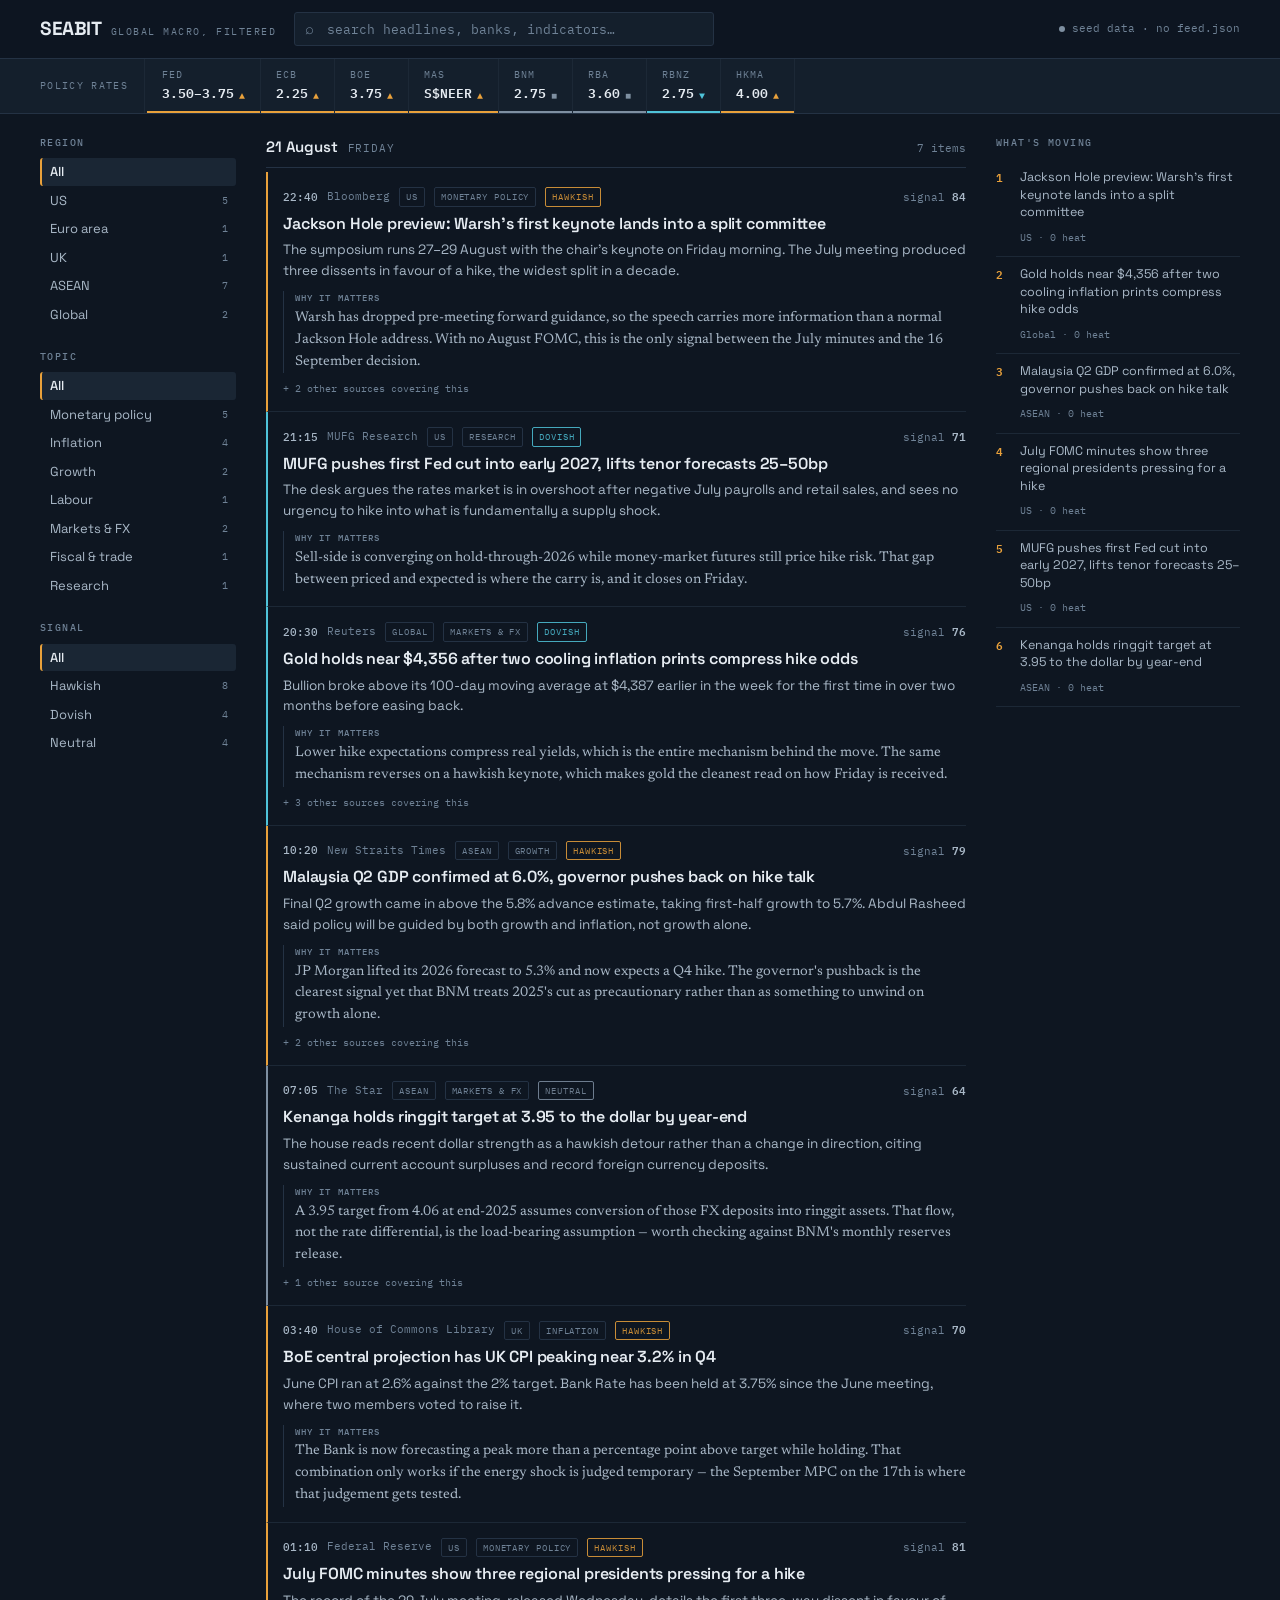
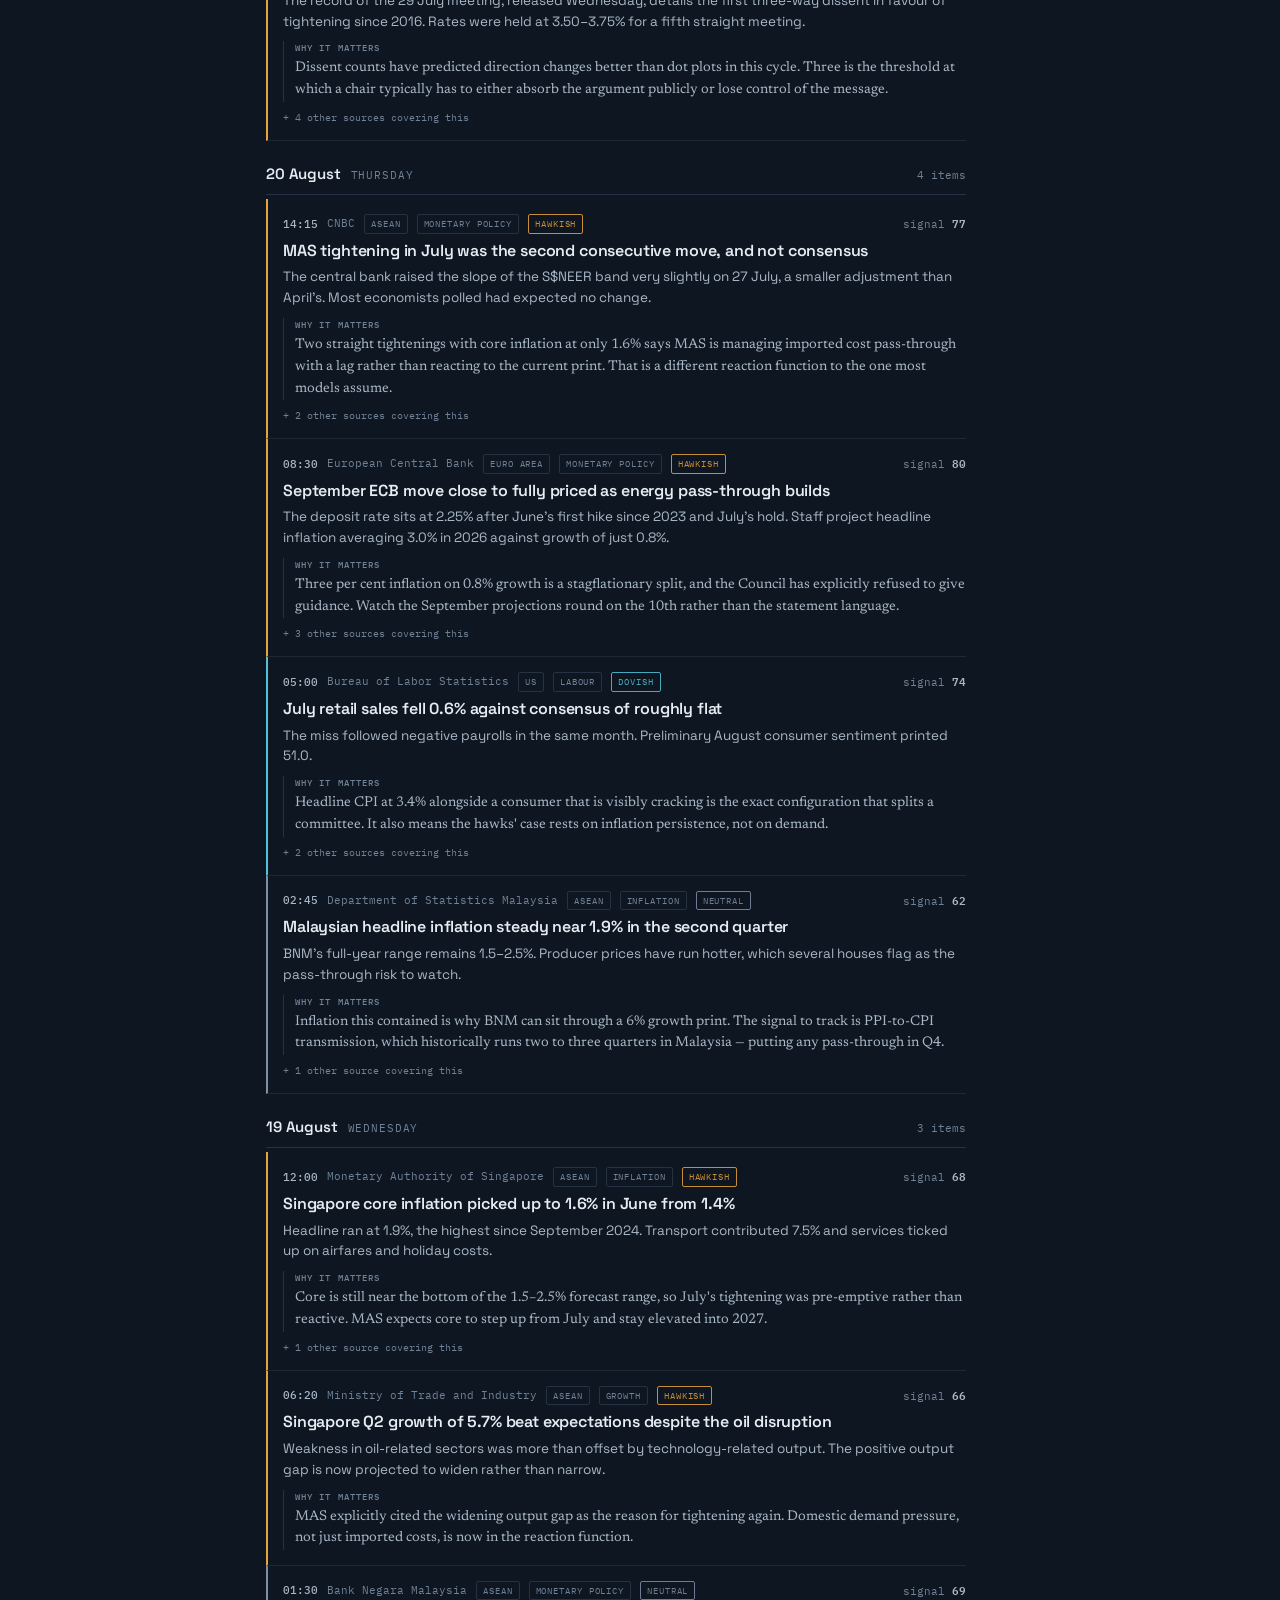
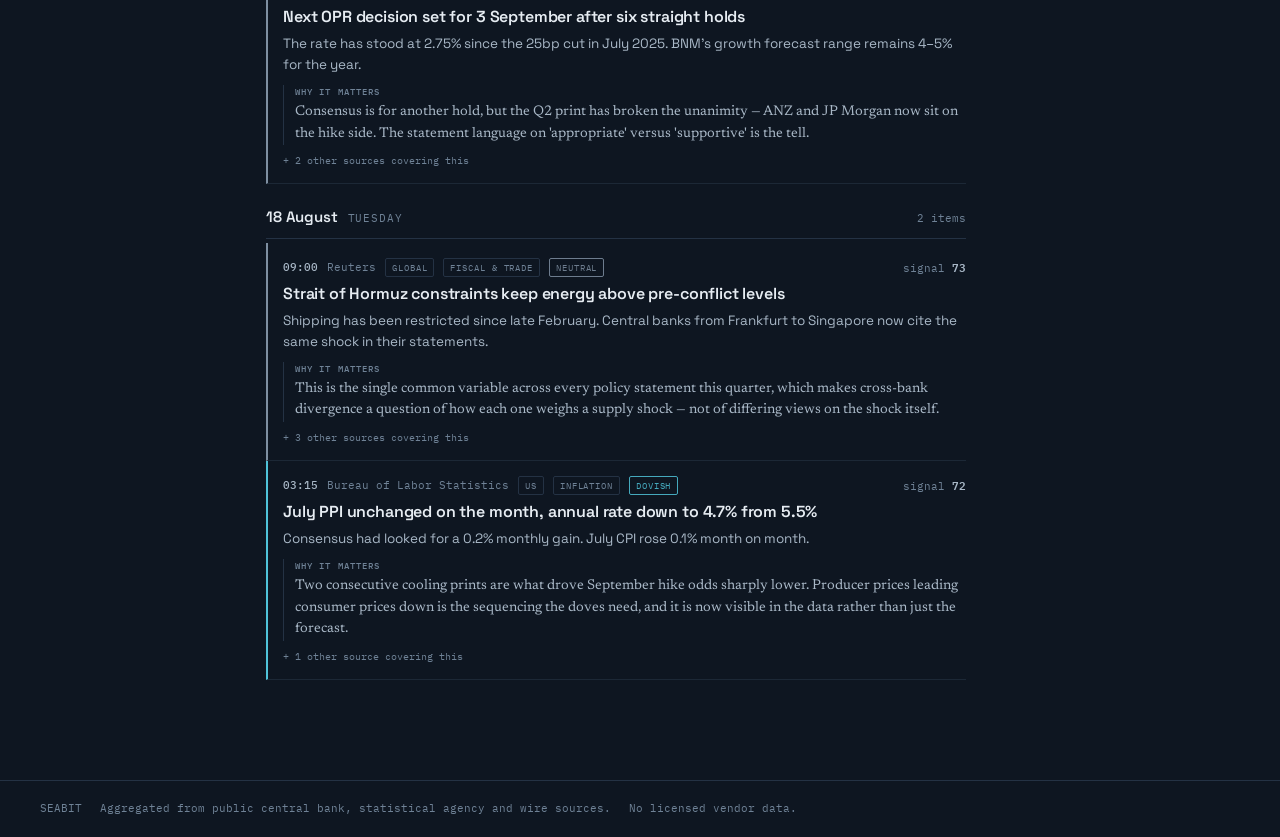
==== index.html @ 26093103 "Add files via upload" ====
<!DOCTYPE html>
<html lang="en">
<head>
<meta charset="utf-8">
<meta name="viewport" content="width=device-width, initial-scale=1, viewport-fit=cover">
<title>SEABIT — global macro, filtered</title>
<meta name="description" content="Every central bank decision, inflation print and policy signal that matters, scored and summarised. Updated continuously.">
<meta name="theme-color" content="#0E1621">
<link rel="preconnect" href="https://fonts.googleapis.com">
<link rel="preconnect" href="https://fonts.gstatic.com" crossorigin>
<link href="https://fonts.googleapis.com/css2?family=Space+Grotesk:wght@400;500;600;700&family=Newsreader:ital,opsz,wght@0,6..72,400;0,6..72,500;1,6..72,400&family=IBM+Plex+Mono:wght@400;500;600&display=swap" rel="stylesheet">
<style>
:root{
  --ground:#0E1621;
  --panel:#141F2C;
  --panel-2:#1A2634;
  --rule:#243244;
  --rule-soft:#1C2836;
  --text:#E6ECF2;
  --text-2:#A9B8C7;
  --muted:#6F8296;
  --hawk:#E9A13B;
  --dove:#4FC3D9;
  --hold:#7E8FA1;
  --flash:#F2603C;
  --display:"Space Grotesk",-apple-system,BlinkMacSystemFont,"Segoe UI",sans-serif;
  --editorial:"Newsreader",Georgia,"Times New Roman",serif;
  --mono:"IBM Plex Mono",ui-monospace,"SF Mono",Menlo,monospace;
}
*{box-sizing:border-box}
html{-webkit-text-size-adjust:100%}
body{
  margin:0;background:var(--ground);color:var(--text);
  font-family:var(--display);font-size:15px;line-height:1.5;
  -webkit-font-smoothing:antialiased;
}
a{color:inherit;text-decoration:none}
button{font:inherit;color:inherit;background:none;border:none;cursor:pointer}
:focus-visible{outline:2px solid var(--hawk);outline-offset:2px;border-radius:2px}

/* ── masthead ─────────────────────────────────── */
.masthead{
  position:sticky;top:0;z-index:40;background:rgba(14,22,33,.94);
  backdrop-filter:blur(12px);border-bottom:1px solid var(--rule);
}
.masthead-inner{
  max-width:1240px;margin:0 auto;padding:12px 20px;
  display:flex;align-items:center;gap:18px;
}
.wordmark{display:flex;align-items:baseline;gap:9px;flex-shrink:0}
.wordmark b{font-weight:700;letter-spacing:-.02em;font-size:19px}
.wordmark span{
  font-family:var(--mono);font-size:9.5px;letter-spacing:.16em;
  color:var(--muted);text-transform:uppercase;
}
.searchwrap{flex:1;position:relative;max-width:420px;min-width:0}
.searchwrap input{
  width:100%;background:var(--panel);border:1px solid var(--rule);
  border-radius:3px;padding:8px 12px 8px 32px;color:var(--text);
  font-family:var(--mono);font-size:12.5px;
}
.searchwrap input::placeholder{color:var(--muted)}
.searchwrap input:focus{outline:none;border-color:var(--hold)}
.searchwrap::before{
  content:"⌕";position:absolute;left:11px;top:50%;transform:translateY(-50%);
  color:var(--muted);font-size:15px;pointer-events:none;
}
.status{
  margin-left:auto;display:flex;align-items:center;gap:7px;
  font-family:var(--mono);font-size:10.5px;color:var(--muted);
  white-space:nowrap;
}
.pulse{
  width:6px;height:6px;border-radius:50%;background:var(--dove);
  box-shadow:0 0 0 0 rgba(79,195,217,.6);animation:pulse 2.4s infinite;
}
.pulse.seeded{background:var(--hold);animation:none}
@keyframes pulse{
  0%{box-shadow:0 0 0 0 rgba(79,195,217,.5)}
  70%{box-shadow:0 0 0 7px rgba(79,195,217,0)}
  100%{box-shadow:0 0 0 0 rgba(79,195,217,0)}
}

/* ── rates rail (the signature) ───────────────── */
.rail{border-bottom:1px solid var(--rule);background:var(--panel);overflow:hidden}
.rail-inner{
  max-width:1240px;margin:0 auto;padding:0 20px;
  display:flex;overflow-x:auto;scrollbar-width:none;
}
.rail-inner::-webkit-scrollbar{display:none}
.rail-label{
  flex-shrink:0;display:flex;align-items:center;padding-right:16px;
  font-family:var(--mono);font-size:9.5px;letter-spacing:.14em;
  color:var(--muted);text-transform:uppercase;border-right:1px solid var(--rule-soft);
  margin-right:2px;
}
.cb{
  flex-shrink:0;padding:9px 15px;border-right:1px solid var(--rule-soft);
  display:flex;flex-direction:column;gap:2px;position:relative;
}
.cb::after{
  content:"";position:absolute;left:0;right:0;bottom:0;height:2px;background:var(--bias-c);
}
.cb-name{font-family:var(--mono);font-size:9.5px;letter-spacing:.1em;color:var(--muted)}
.cb-rate{
  font-family:var(--mono);font-size:13px;font-weight:600;font-variant-numeric:tabular-nums;
  display:flex;align-items:center;gap:5px;
}
.cb-arrow{font-size:10px;color:var(--bias-c)}

/* ── layout ───────────────────────────────────── */
.shell{max-width:1240px;margin:0 auto;padding:0 20px;display:grid;
  grid-template-columns:196px minmax(0,1fr) 244px;gap:30px;align-items:start}

/* ── filters ──────────────────────────────────── */
.side{position:sticky;top:112px;padding:22px 0 40px}
.fgroup{margin-bottom:22px}
.fgroup h4{
  margin:0 0 8px;font-family:var(--mono);font-size:9.5px;letter-spacing:.15em;
  color:var(--muted);text-transform:uppercase;font-weight:500;
}
.chip{
  display:block;width:100%;text-align:left;padding:4px 8px;margin-bottom:1px;
  border-radius:3px;font-size:13px;color:var(--text-2);
  border-left:2px solid transparent;transition:background .12s,color .12s;
}
.chip:hover{background:var(--panel);color:var(--text)}
.chip.on{background:var(--panel-2);color:var(--text);border-left-color:var(--hawk);font-weight:500}
.chip em{
  font-style:normal;float:right;font-family:var(--mono);
  font-size:10px;color:var(--muted);padding-top:2px;
}

/* ── feed ─────────────────────────────────────── */
.feed{padding:22px 0 80px;min-width:0}
.daybar{
  display:flex;align-items:baseline;gap:10px;
  padding:22px 0 9px;margin-bottom:4px;border-bottom:1px solid var(--rule);
}
.feed > .daybar:first-child{padding-top:0}
.daybar h2{margin:0;font-size:15px;font-weight:600;letter-spacing:-.01em}
.daybar .dow{font-family:var(--mono);font-size:10.5px;color:var(--muted);letter-spacing:.08em}
.daybar .cnt{margin-left:auto;font-family:var(--mono);font-size:10.5px;color:var(--muted)}

.item{
  display:block;padding:15px 0 15px 15px;border-bottom:1px solid var(--rule-soft);
  border-left:2px solid var(--bias-c);position:relative;transition:background .12s;
}
.item:hover{background:var(--panel)}
.meta{display:flex;align-items:center;gap:9px;flex-wrap:wrap;margin-bottom:6px}
.time{
  font-family:var(--mono);font-size:11px;font-weight:500;color:var(--text-2);
  font-variant-numeric:tabular-nums;
}
.src{font-family:var(--mono);font-size:10.5px;color:var(--muted)}
.tag{
  font-family:var(--mono);font-size:9px;letter-spacing:.1em;text-transform:uppercase;
  padding:2px 6px;border-radius:2px;border:1px solid var(--rule);color:var(--muted);
}
.tag.bias{color:var(--bias-c);border-color:var(--bias-c);opacity:.85}
.score{
  margin-left:auto;font-family:var(--mono);font-size:10.5px;color:var(--muted);
  font-variant-numeric:tabular-nums;flex-shrink:0;
}
.score b{color:var(--text-2);font-weight:600}
.item h3{
  margin:0 0 6px;font-size:16px;line-height:1.35;font-weight:600;letter-spacing:-.01em;
}
.item:hover h3{color:var(--hawk)}
.sum{margin:0 0 9px;font-size:13.5px;line-height:1.55;color:var(--text-2)}
.why{
  margin:0;padding-left:11px;border-left:1px solid var(--rule);
  font-family:var(--editorial);font-size:14px;line-height:1.55;color:var(--text-2);
}
.why b{
  font-family:var(--mono);font-size:9px;letter-spacing:.12em;text-transform:uppercase;
  color:var(--muted);display:block;margin-bottom:3px;font-weight:500;
}
.cluster{
  margin-top:8px;font-family:var(--mono);font-size:10px;color:var(--muted);
}

/* ── hot list ─────────────────────────────────── */
.hot{position:sticky;top:112px;padding:22px 0 40px}
.hot h4{
  margin:0 0 10px;font-family:var(--mono);font-size:9.5px;letter-spacing:.15em;
  color:var(--muted);text-transform:uppercase;font-weight:500;
}
.hotitem{display:flex;gap:10px;padding:9px 0;border-bottom:1px solid var(--rule-soft)}
.hotrank{
  font-family:var(--mono);font-size:11px;font-weight:600;color:var(--hawk);
  flex-shrink:0;width:14px;font-variant-numeric:tabular-nums;
}
.hotbody{min-width:0}
.hotbody p{margin:0 0 3px;font-size:12.5px;line-height:1.4;color:var(--text-2)}
.hotitem:hover .hotbody p{color:var(--text)}
.hotmeta{font-family:var(--mono);font-size:9.5px;color:var(--muted)}

.empty{padding:60px 0;text-align:center;color:var(--muted)}
.empty p{margin:0 0 6px;font-size:14px}
.empty button{
  font-family:var(--mono);font-size:11px;color:var(--hawk);
  border-bottom:1px solid var(--hawk);padding-bottom:1px;
}

footer{
  border-top:1px solid var(--rule);margin-top:20px;
}
.foot-inner{
  max-width:1240px;margin:0 auto;padding:20px;
  font-family:var(--mono);font-size:10.5px;color:var(--muted);
  display:flex;gap:18px;flex-wrap:wrap;
}

/* ── responsive ───────────────────────────────── */
@media (max-width:1080px){
  .shell{grid-template-columns:174px minmax(0,1fr)}
  .hot{display:none}
}
@media (max-width:760px){
  .masthead-inner{flex-wrap:wrap;gap:10px}
  .searchwrap{max-width:none;order:3;flex-basis:100%}
  .status{margin-left:auto}
  .shell{grid-template-columns:minmax(0,1fr);gap:0}
  .side{position:static;padding:16px 0 0;border-bottom:1px solid var(--rule)}
  .fgroup{margin-bottom:14px}
  .fgroup > div{display:flex;gap:5px;overflow-x:auto;scrollbar-width:none;padding-bottom:2px}
  .fgroup > div::-webkit-scrollbar{display:none}
  .chip{width:auto;flex-shrink:0;white-space:nowrap;border-left:none;
    border:1px solid var(--rule);padding:4px 10px;font-size:12.5px}
  .chip.on{border-color:var(--hawk)}
  .chip em{float:none;margin-left:6px}
  .item h3{font-size:15px}
}
@media (prefers-reduced-motion:reduce){
  *{animation:none!important;transition:none!important}
}
</style>
</head>
<body>

<header class="masthead">
  <div class="masthead-inner">
    <a class="wordmark" href="#"><b>SEABIT</b><span>global macro, filtered</span></a>
    <div class="searchwrap">
      <input id="q" type="search" placeholder="search headlines, banks, indicators…" autocomplete="off" spellcheck="false">
    </div>
    <div class="status"><span class="pulse" id="pulse"></span><span id="statustext">connecting</span></div>
  </div>
</header>

<div class="rail"><div class="rail-inner" id="rail">
  <div class="rail-label">Policy&nbsp;rates</div>
</div></div>

<div class="shell">
  <aside class="side">
    <div class="fgroup"><h4>Region</h4><div id="f-region"></div></div>
    <div class="fgroup"><h4>Topic</h4><div id="f-topic"></div></div>
    <div class="fgroup"><h4>Signal</h4><div id="f-bias"></div></div>
  </aside>

  <main class="feed" id="feed"></main>

  <aside class="hot">
    <h4>What's moving</h4>
    <div id="hotlist"></div>
  </aside>
</div>

<footer><div class="foot-inner">
  <span>SEABIT</span>
  <span>Aggregated from public central bank, statistical agency and wire sources.</span>
  <span>No licensed vendor data.</span>
</div></footer>

<script>
/* ══════════════════════════════════════════════════════════════
   SEED FEED
   Replace by dropping a feed.json next to this file — same shape.
   The page fetches feed.json on load and every 5 minutes; if it
   isn't there, it falls back to this embedded array.
   ══════════════════════════════════════════════════════════════ */

const BANKS = [
  {code:"FED",  rate:"3.50–3.75", bias:"hawkish", note:"held 29 Jul, 3 dissents to hike"},
  {code:"ECB",  rate:"2.25",      bias:"hawkish", note:"hiked 25bp Jun, held 23 Jul"},
  {code:"BOE",  rate:"3.75",      bias:"hawkish", note:"held, 2 votes to hike"},
  {code:"MAS",  rate:"S$NEER",    bias:"hawkish", note:"tightened Apr and Jul"},
  {code:"BNM",  rate:"2.75",      bias:"neutral", note:"6th consecutive hold"},
  {code:"RBA",  rate:"3.60",      bias:"neutral", note:"on hold"},
  {code:"RBNZ", rate:"2.75",      bias:"dovish",  note:"easing bias retained"},
  {code:"HKMA", rate:"4.00",      bias:"hawkish", note:"pegged, tracks Fed"}
];

const SEED = [
{id:"a1", ts:"2026-08-22T06:40:00+08:00", source:"Bloomberg", extra:2, region:"US", topic:"policy", bias:"hawkish", score:84,
 title:"Jackson Hole preview: Warsh's first keynote lands into a split committee",
 sum:"The symposium runs 27–29 August with the chair's keynote on Friday morning. The July meeting produced three dissents in favour of a hike, the widest split in a decade.",
 why:"Warsh has dropped pre-meeting forward guidance, so the speech carries more information than a normal Jackson Hole address. With no August FOMC, this is the only signal between the July minutes and the 16 September decision."},

{id:"a2", ts:"2026-08-22T05:15:00+08:00", source:"MUFG Research", extra:0, region:"US", topic:"research", bias:"dovish", score:71,
 title:"MUFG pushes first Fed cut into early 2027, lifts tenor forecasts 25–50bp",
 sum:"The desk argues the rates market is in overshoot after negative July payrolls and retail sales, and sees no urgency to hike into what is fundamentally a supply shock.",
 why:"Sell-side is converging on hold-through-2026 while money-market futures still price hike risk. That gap between priced and expected is where the carry is, and it closes on Friday."},

{id:"a3", ts:"2026-08-22T04:30:00+08:00", source:"Reuters", extra:3, region:"Global", topic:"markets", bias:"dovish", score:76,
 title:"Gold holds near $4,356 after two cooling inflation prints compress hike odds",
 sum:"Bullion broke above its 100-day moving average at $4,387 earlier in the week for the first time in over two months before easing back.",
 why:"Lower hike expectations compress real yields, which is the entire mechanism behind the move. The same mechanism reverses on a hawkish keynote, which makes gold the cleanest read on how Friday is received."},

{id:"b1", ts:"2026-08-21T18:20:00+08:00", source:"New Straits Times", extra:2, region:"ASEAN", topic:"growth", bias:"hawkish", score:79,
 title:"Malaysia Q2 GDP confirmed at 6.0%, governor pushes back on hike talk",
 sum:"Final Q2 growth came in above the 5.8% advance estimate, taking first-half growth to 5.7%. Abdul Rasheed said policy will be guided by both growth and inflation, not growth alone.",
 why:"JP Morgan lifted its 2026 forecast to 5.3% and now expects a Q4 hike. The governor's pushback is the clearest signal yet that BNM treats 2025's cut as precautionary rather than as something to unwind on growth alone."},

{id:"b2", ts:"2026-08-21T15:05:00+08:00", source:"The Star", extra:1, region:"ASEAN", topic:"markets", bias:"neutral", score:64,
 title:"Kenanga holds ringgit target at 3.95 to the dollar by year-end",
 sum:"The house reads recent dollar strength as a hawkish detour rather than a change in direction, citing sustained current account surpluses and record foreign currency deposits.",
 why:"A 3.95 target from 4.06 at end-2025 assumes conversion of those FX deposits into ringgit assets. That flow, not the rate differential, is the load-bearing assumption — worth checking against BNM's monthly reserves release."},

{id:"b3", ts:"2026-08-21T11:40:00+08:00", source:"House of Commons Library", extra:0, region:"UK", topic:"inflation", bias:"hawkish", score:70,
 title:"BoE central projection has UK CPI peaking near 3.2% in Q4",
 sum:"June CPI ran at 2.6% against the 2% target. Bank Rate has been held at 3.75% since the June meeting, where two members voted to raise it.",
 why:"The Bank is now forecasting a peak more than a percentage point above target while holding. That combination only works if the energy shock is judged temporary — the September MPC on the 17th is where that judgement gets tested."},

{id:"b4", ts:"2026-08-21T09:10:00+08:00", source:"Federal Reserve", extra:4, region:"US", topic:"policy", bias:"hawkish", score:81,
 title:"July FOMC minutes show three regional presidents pressing for a hike",
 sum:"The record of the 29 July meeting, released Wednesday, details the first three-way dissent in favour of tightening since 2016. Rates were held at 3.50–3.75% for a fifth straight meeting.",
 why:"Dissent counts have predicted direction changes better than dot plots in this cycle. Three is the threshold at which a chair typically has to either absorb the argument publicly or lose control of the message."},

{id:"c1", ts:"2026-08-20T22:15:00+08:00", source:"CNBC", extra:2, region:"ASEAN", topic:"policy", bias:"hawkish", score:77,
 title:"MAS tightening in July was the second consecutive move, and not consensus",
 sum:"The central bank raised the slope of the S$NEER band very slightly on 27 July, a smaller adjustment than April's. Most economists polled had expected no change.",
 why:"Two straight tightenings with core inflation at only 1.6% says MAS is managing imported cost pass-through with a lag rather than reacting to the current print. That is a different reaction function to the one most models assume."},

{id:"c2", ts:"2026-08-20T16:30:00+08:00", source:"European Central Bank", extra:3, region:"Euro area", topic:"policy", bias:"hawkish", score:80,
 title:"September ECB move close to fully priced as energy pass-through builds",
 sum:"The deposit rate sits at 2.25% after June's first hike since 2023 and July's hold. Staff project headline inflation averaging 3.0% in 2026 against growth of just 0.8%.",
 why:"Three per cent inflation on 0.8% growth is a stagflationary split, and the Council has explicitly refused to give guidance. Watch the September projections round on the 10th rather than the statement language."},

{id:"c3", ts:"2026-08-20T13:00:00+08:00", source:"Bureau of Labor Statistics", extra:2, region:"US", topic:"labour", bias:"dovish", score:74,
 title:"July retail sales fell 0.6% against consensus of roughly flat",
 sum:"The miss followed negative payrolls in the same month. Preliminary August consumer sentiment printed 51.0.",
 why:"Headline CPI at 3.4% alongside a consumer that is visibly cracking is the exact configuration that splits a committee. It also means the hawks' case rests on inflation persistence, not on demand."},

{id:"c4", ts:"2026-08-20T10:45:00+08:00", source:"Department of Statistics Malaysia", extra:1, region:"ASEAN", topic:"inflation", bias:"neutral", score:62,
 title:"Malaysian headline inflation steady near 1.9% in the second quarter",
 sum:"BNM's full-year range remains 1.5–2.5%. Producer prices have run hotter, which several houses flag as the pass-through risk to watch.",
 why:"Inflation this contained is why BNM can sit through a 6% growth print. The signal to track is PPI-to-CPI transmission, which historically runs two to three quarters in Malaysia — putting any pass-through in Q4."},

{id:"d1", ts:"2026-08-19T20:00:00+08:00", source:"Monetary Authority of Singapore", extra:1, region:"ASEAN", topic:"inflation", bias:"hawkish", score:68,
 title:"Singapore core inflation picked up to 1.6% in June from 1.4%",
 sum:"Headline ran at 1.9%, the highest since September 2024. Transport contributed 7.5% and services ticked up on airfares and holiday costs.",
 why:"Core is still near the bottom of the 1.5–2.5% forecast range, so July's tightening was pre-emptive rather than reactive. MAS expects core to step up from July and stay elevated into 2027."},

{id:"d2", ts:"2026-08-19T14:20:00+08:00", source:"Ministry of Trade and Industry", extra:0, region:"ASEAN", topic:"growth", bias:"hawkish", score:66,
 title:"Singapore Q2 growth of 5.7% beat expectations despite the oil disruption",
 sum:"Weakness in oil-related sectors was more than offset by technology-related output. The positive output gap is now projected to widen rather than narrow.",
 why:"MAS explicitly cited the widening output gap as the reason for tightening again. Domestic demand pressure, not just imported costs, is now in the reaction function."},

{id:"d3", ts:"2026-08-19T09:30:00+08:00", source:"Bank Negara Malaysia", extra:2, region:"ASEAN", topic:"policy", bias:"neutral", score:69,
 title:"Next OPR decision set for 3 September after six straight holds",
 sum:"The rate has stood at 2.75% since the 25bp cut in July 2025. BNM's growth forecast range remains 4–5% for the year.",
 why:"Consensus is for another hold, but the Q2 print has broken the unanimity — ANZ and JP Morgan now sit on the hike side. The statement language on 'appropriate' versus 'supportive' is the tell."},

{id:"e1", ts:"2026-08-18T17:00:00+08:00", source:"Reuters", extra:3, region:"Global", topic:"fiscal", bias:"neutral", score:73,
 title:"Strait of Hormuz constraints keep energy above pre-conflict levels",
 sum:"Shipping has been restricted since late February. Central banks from Frankfurt to Singapore now cite the same shock in their statements.",
 why:"This is the single common variable across every policy statement this quarter, which makes cross-bank divergence a question of how each one weighs a supply shock — not of differing views on the shock itself."},

{id:"e2", ts:"2026-08-18T11:15:00+08:00", source:"Bureau of Labor Statistics", extra:1, region:"US", topic:"inflation", bias:"dovish", score:72,
 title:"July PPI unchanged on the month, annual rate down to 4.7% from 5.5%",
 sum:"Consensus had looked for a 0.2% monthly gain. July CPI rose 0.1% month on month.",
 why:"Two consecutive cooling prints are what drove September hike odds sharply lower. Producer prices leading consumer prices down is the sequencing the doves need, and it is now visible in the data rather than just the forecast."}
];

/* ══════════════════════════════════════════════════════════════ */

const REGIONS = ["US","Euro area","UK","ASEAN","Global"];
const TOPICS = [
  ["policy","Monetary policy"],["inflation","Inflation"],["growth","Growth"],
  ["labour","Labour"],["markets","Markets & FX"],["fiscal","Fiscal & trade"],["research","Research"]
];
const BIASES = [["hawkish","Hawkish"],["dovish","Dovish"],["neutral","Neutral"]];
const BIAS_COLOR = {hawkish:"var(--hawk)", dovish:"var(--dove)", neutral:"var(--hold)"};
const ARROW = {hawkish:"▲", dovish:"▼", neutral:"■"};

let ITEMS = SEED.slice();
let live = false;
let lastFetch = null;
const state = {q:"", region:null, topic:null, bias:null};

const $ = s => document.querySelector(s);
const esc = s => String(s).replace(/[&<>"]/g, c => ({"&":"&amp;","<":"&lt;",">":"&gt;",'"':"&quot;"}[c]));

/* ── rates rail ─────────────────────────────── */
function drawRail(){
  const rail = $("#rail");
  rail.querySelectorAll(".cb").forEach(n => n.remove());
  BANKS.forEach(b => {
    const el = document.createElement("div");
    el.className = "cb";
    el.style.setProperty("--bias-c", BIAS_COLOR[b.bias]);
    el.title = b.note;
    el.innerHTML = `<span class="cb-name">${esc(b.code)}</span>
      <span class="cb-rate">${esc(b.rate)}<span class="cb-arrow">${ARROW[b.bias]}</span></span>`;
    rail.appendChild(el);
  });
}

/* ── filters ────────────────────────────────── */
function counts(key){
  const base = ITEMS.filter(i => match(i, {...state, [key]:null}));
  const m = {};
  base.forEach(i => { m[i[key]] = (m[i[key]] || 0) + 1; });
  return m;
}

function drawFilters(){
  const build = (host, opts, key) => {
    const c = counts(key);
    host.innerHTML = "";
    const all = document.createElement("button");
    all.className = "chip" + (state[key] === null ? " on" : "");
    all.textContent = "All";
    all.onclick = () => { state[key] = null; render(); };
    host.appendChild(all);
    opts.forEach(o => {
      const [val, label] = Array.isArray(o) ? o : [o, o];
      const n = c[val] || 0;
      const b = document.createElement("button");
      b.className = "chip" + (state[key] === val ? " on" : "");
      b.innerHTML = `${esc(label)}<em>${n}</em>`;
      b.onclick = () => { state[key] = state[key] === val ? null : val; render(); };
      host.appendChild(b);
    });
  };
  build($("#f-region"), REGIONS, "region");
  build($("#f-topic"), TOPICS, "topic");
  build($("#f-bias"), BIASES, "bias");
}

/* ── matching ───────────────────────────────── */
function match(i, s){
  if (s.region && i.region !== s.region) return false;
  if (s.topic && i.topic !== s.topic) return false;
  if (s.bias && i.bias !== s.bias) return false;
  if (s.q){
    const hay = (i.title + " " + i.sum + " " + i.why + " " + i.source + " " +
                 i.region + " " + i.topic).toLowerCase();
    if (!s.q.toLowerCase().split(/\s+/).filter(Boolean).every(t => hay.includes(t))) return false;
  }
  return true;
}

/* ── feed ───────────────────────────────────── */
const DOW = ["Sunday","Monday","Tuesday","Wednesday","Thursday","Friday","Saturday"];
const MON = ["January","February","March","April","May","June","July",
             "August","September","October","November","December"];

function dayKey(d){ return d.getFullYear()+"-"+d.getMonth()+"-"+d.getDate(); }

function renderFeed(){
  const feed = $("#feed");
  const list = ITEMS.filter(i => match(i, state))
                    .sort((a,b) => new Date(b.ts) - new Date(a.ts));
  feed.innerHTML = "";

  if (!list.length){
    feed.innerHTML = `<div class="empty"><p>Nothing matches those filters.</p>
      <button onclick="clearAll()">Clear all filters</button></div>`;
    return;
  }

  let cur = null;
  const groups = [];
  list.forEach(i => {
    const d = new Date(i.ts), k = dayKey(d);
    if (k !== cur){ cur = k; groups.push({d, items:[]}); }
    groups[groups.length-1].items.push(i);
  });

  groups.forEach(g => {
    const bar = document.createElement("div");
    bar.className = "daybar";
    bar.innerHTML = `<h2>${g.d.getDate()} ${MON[g.d.getMonth()]}</h2>
      <span class="dow">${DOW[g.d.getDay()].toUpperCase()}</span>
      <span class="cnt">${g.items.length} item${g.items.length>1?"s":""}</span>`;
    feed.appendChild(bar);

    g.items.forEach(i => {
      const d = new Date(i.ts);
      const hh = String(d.getHours()).padStart(2,"0") + ":" + String(d.getMinutes()).padStart(2,"0");
      const topicLabel = (TOPICS.find(t => t[0] === i.topic) || [,i.topic])[1];
      const a = document.createElement("a");
      a.className = "item";
      a.href = i.url || "#";
      a.style.setProperty("--bias-c", BIAS_COLOR[i.bias]);
      a.innerHTML = `
        <div class="meta">
          <span class="time">${hh}</span>
          <span class="src">${esc(i.source)}</span>
          <span class="tag">${esc(i.region)}</span>
          <span class="tag">${esc(topicLabel)}</span>
          <span class="tag bias">${esc(i.bias)}</span>
          <span class="score">signal <b>${i.score}</b></span>
        </div>
        <h3>${esc(i.title)}</h3>
        <p class="sum">${esc(i.sum)}</p>
        <p class="why"><b>Why it matters</b>${esc(i.why)}</p>
        ${i.extra ? `<div class="cluster">+ ${i.extra} other source${i.extra>1?"s":""} covering this</div>` : ""}`;
      feed.appendChild(a);
    });
  });
}

/* ── hot list ───────────────────────────────── */
function renderHot(){
  const host = $("#hotlist");
  const now = Date.now();
  const ranked = ITEMS.map(i => {
    const hrs = (now - new Date(i.ts)) / 3.6e6;
    return {i, heat: (i.score + (i.extra || 0) * 6) * Math.exp(-hrs / 60)};
  }).sort((a,b) => b.heat - a.heat).slice(0, 6);

  host.innerHTML = "";
  ranked.forEach((r, n) => {
    const el = document.createElement("a");
    el.className = "hotitem";
    el.href = r.i.url || "#";
    el.innerHTML = `<span class="hotrank">${n+1}</span>
      <span class="hotbody"><p>${esc(r.i.title)}</p>
      <span class="hotmeta">${esc(r.i.region)} · ${Math.round(r.heat)} heat</span></span>`;
    host.appendChild(el);
  });
}

function clearAll(){
  state.q = ""; state.region = null; state.topic = null; state.bias = null;
  $("#q").value = "";
  render();
}

function render(){ drawFilters(); renderFeed(); renderHot(); }

/* ── live refresh ───────────────────────────── */
function setStatus(){
  const p = $("#pulse"), t = $("#statustext");
  if (!live){
    p.classList.add("seeded");
    t.textContent = "seed data · no feed.json";
    return;
  }
  p.classList.remove("seeded");
  const mins = Math.floor((Date.now() - lastFetch) / 60000);
  t.textContent = "live · updated " + (mins < 1 ? "just now" : mins + "m ago");
}

async function pull(){
  try {
    const r = await fetch("feed.json", {cache:"no-store"});
    if (!r.ok) throw new Error(r.status);
    const data = await r.json();
    const rows = Array.isArray(data) ? data : data.items;
    if (Array.isArray(rows) && rows.length){
      ITEMS = rows;
      if (data.banks) { BANKS.length = 0; data.banks.forEach(b => BANKS.push(b)); drawRail(); }
      live = true; lastFetch = Date.now();
      render();
    }
  } catch (e) {
    live = false;
  }
  setStatus();
}

/* ── boot ───────────────────────────────────── */
let debounce;
$("#q").addEventListener("input", e => {
  clearTimeout(debounce);
  debounce = setTimeout(() => { state.q = e.target.value.trim(); render(); }, 110);
});
document.addEventListener("keydown", e => {
  if (e.key === "/" && document.activeElement !== $("#q")){ e.preventDefault(); $("#q").focus(); }
  if (e.key === "Escape" && document.activeElement === $("#q")) $("#q").blur();
});

drawRail();
render();
setStatus();
pull();
setInterval(pull, 300000);
setInterval(setStatus, 30000);
</script>
</body>
</html>
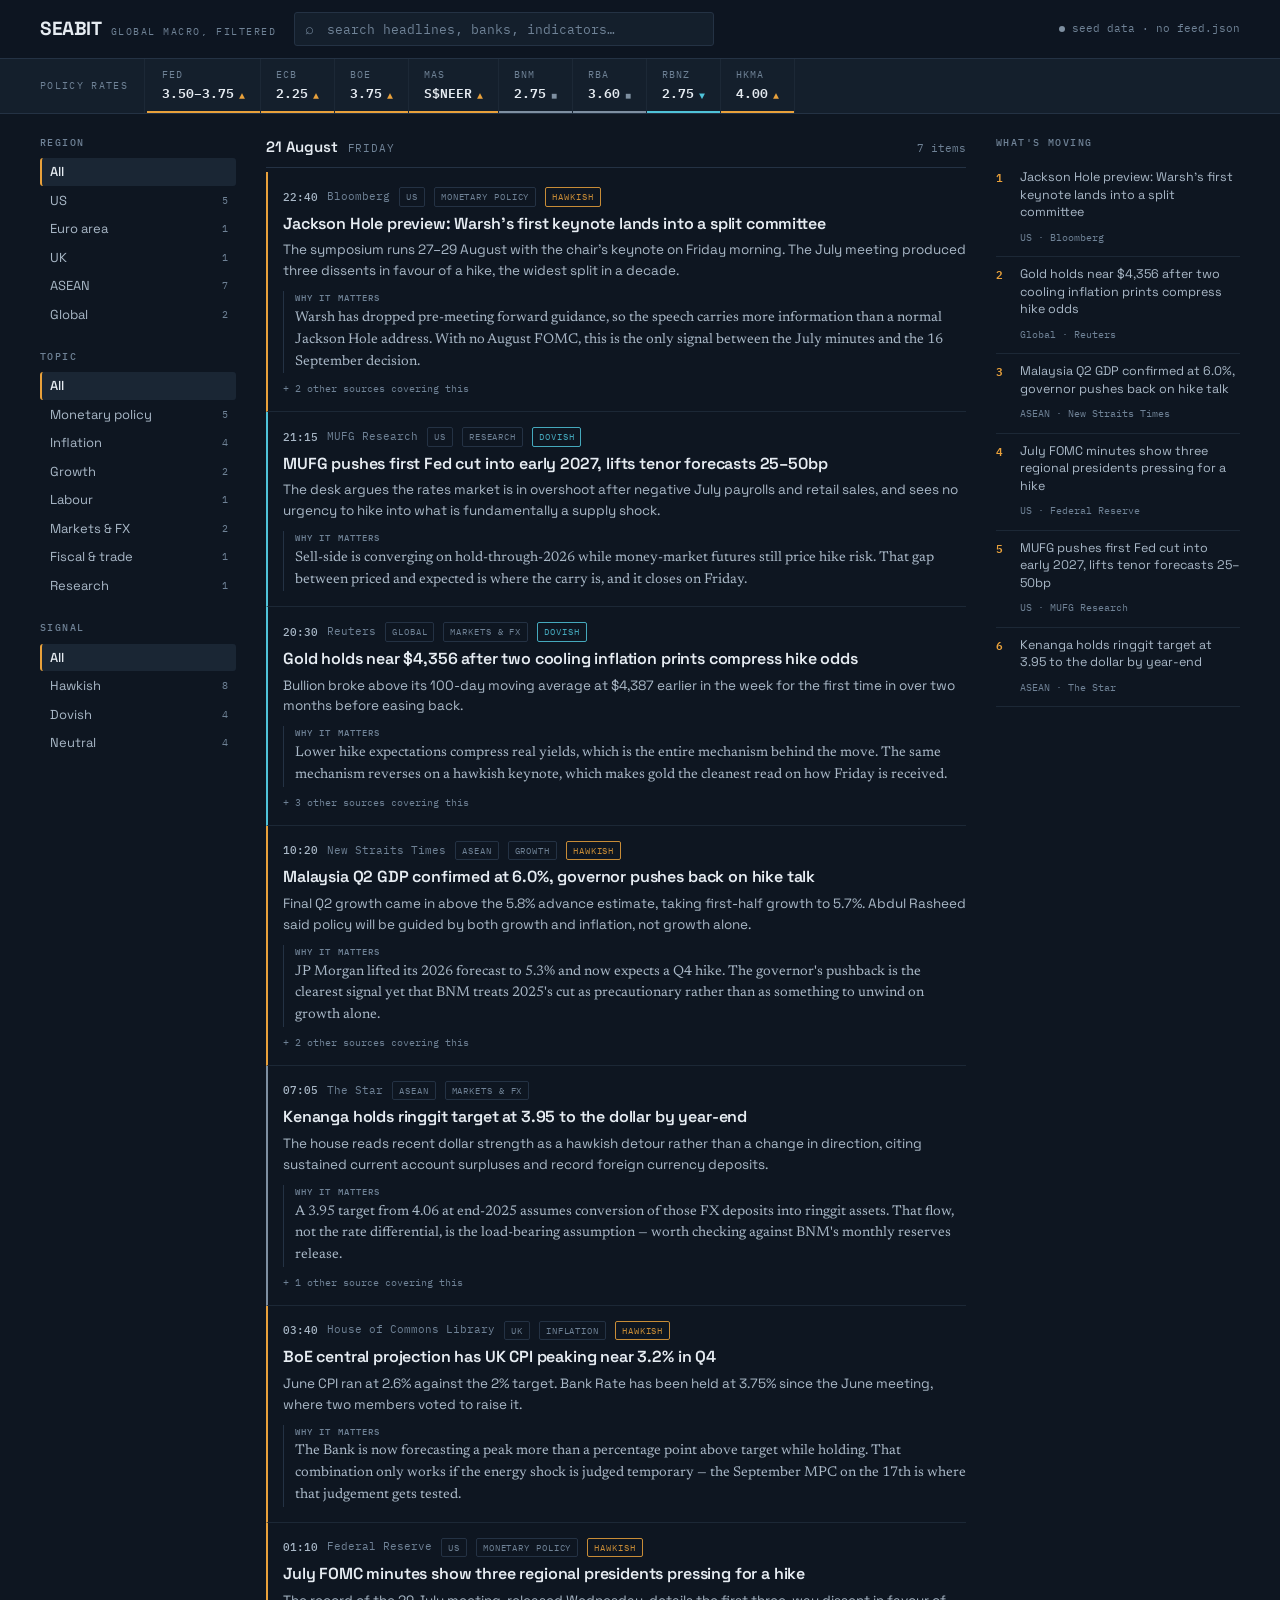
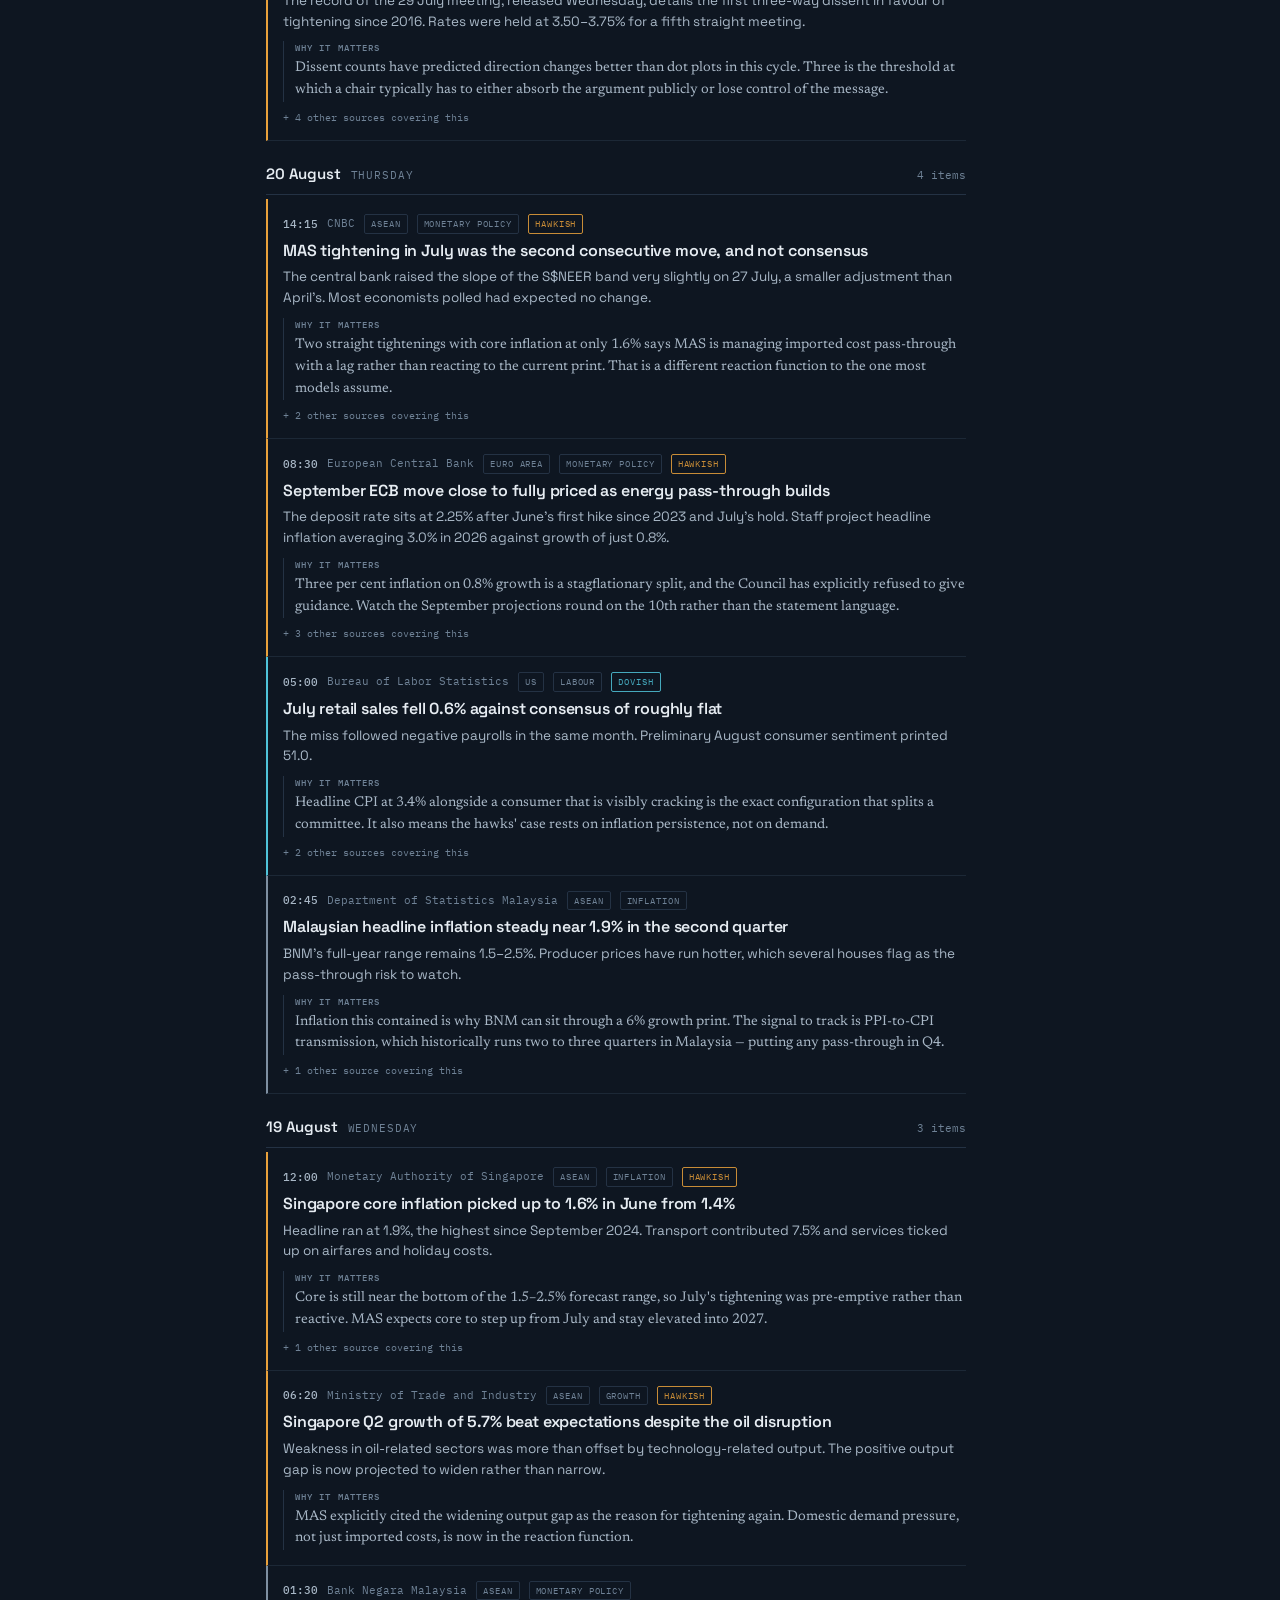
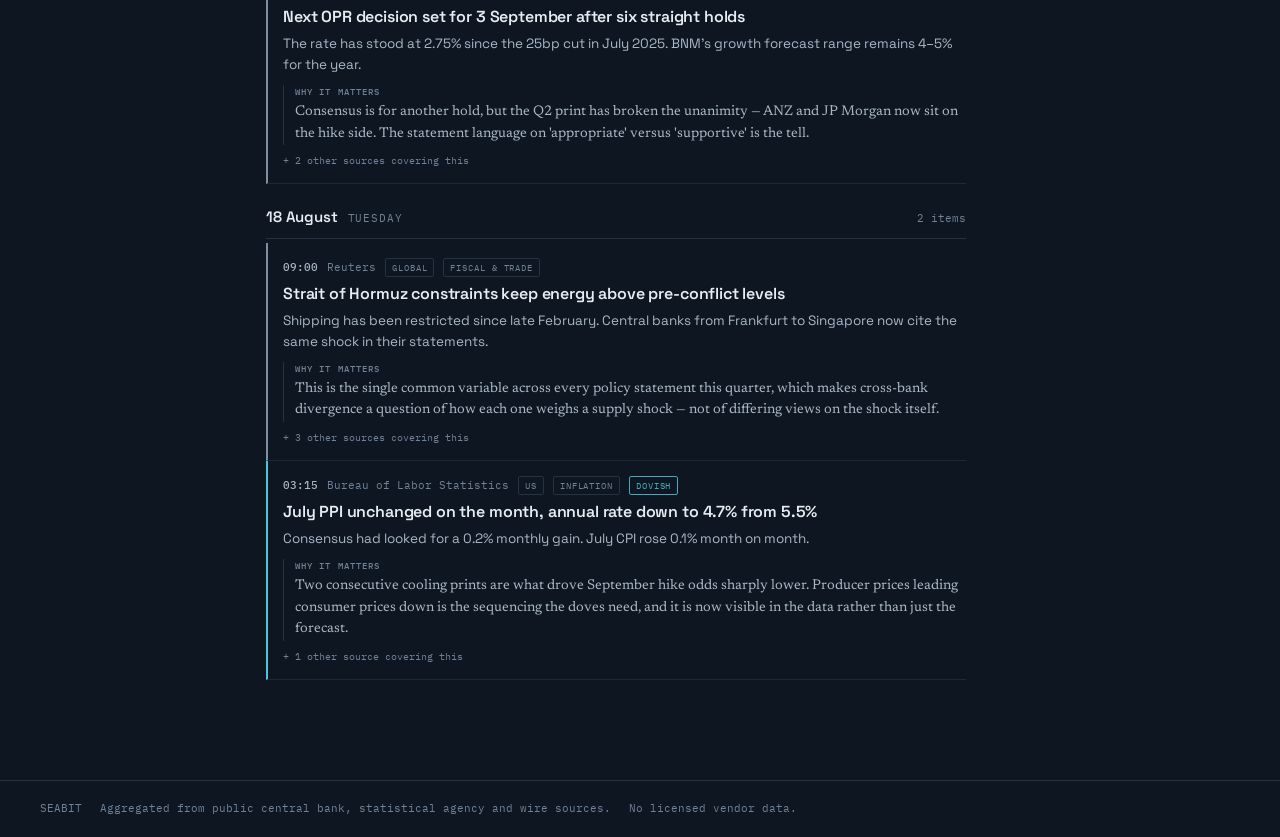
==== commit 25f2fdb7: "Add files via upload" ====
--- a/index.html
+++ b/index.html
@@ -4,7 +4,7 @@
 <meta charset="utf-8">
 <meta name="viewport" content="width=device-width, initial-scale=1, viewport-fit=cover">
 <title>SEABIT — global macro, filtered</title>
-<meta name="description" content="Every central bank decision, inflation print and policy signal that matters, scored and summarised. Updated continuously.">
+<meta name="description" content="Every central bank decision, inflation print and policy signal that matters, summarised and grouped by source. Updated daily.">
 <meta name="theme-color" content="#0E1621">
 <link rel="preconnect" href="https://fonts.googleapis.com">
 <link rel="preconnect" href="https://fonts.gstatic.com" crossorigin>
@@ -158,11 +158,6 @@
   padding:2px 6px;border-radius:2px;border:1px solid var(--rule);color:var(--muted);
 }
 .tag.bias{color:var(--bias-c);border-color:var(--bias-c);opacity:.85}
-.score{
-  margin-left:auto;font-family:var(--mono);font-size:10.5px;color:var(--muted);
-  font-variant-numeric:tabular-nums;flex-shrink:0;
-}
-.score b{color:var(--text-2);font-weight:600}
 .item h3{
   margin:0 0 6px;font-size:16px;line-height:1.35;font-weight:600;letter-spacing:-.01em;
 }
@@ -503,12 +498,11 @@
           <span class="src">${esc(i.source)}</span>
           <span class="tag">${esc(i.region)}</span>
           <span class="tag">${esc(topicLabel)}</span>
-          <span class="tag bias">${esc(i.bias)}</span>
-          <span class="score">signal <b>${i.score}</b></span>
+          ${i.bias && i.bias !== "neutral" ? `<span class="tag bias">${esc(i.bias)}</span>` : ""}
         </div>
         <h3>${esc(i.title)}</h3>
-        <p class="sum">${esc(i.sum)}</p>
-        <p class="why"><b>Why it matters</b>${esc(i.why)}</p>
+        ${i.sum ? `<p class="sum">${esc(i.sum)}</p>` : ""}
+        ${i.why ? `<p class="why"><b>Why it matters</b>${esc(i.why)}</p>` : ""}
         ${i.extra ? `<div class="cluster">+ ${i.extra} other source${i.extra>1?"s":""} covering this</div>` : ""}`;
       feed.appendChild(a);
     });
@@ -531,7 +525,7 @@
     el.href = r.i.url || "#";
     el.innerHTML = `<span class="hotrank">${n+1}</span>
       <span class="hotbody"><p>${esc(r.i.title)}</p>
-      <span class="hotmeta">${esc(r.i.region)} · ${Math.round(r.heat)} heat</span></span>`;
+      <span class="hotmeta">${esc(r.i.region)} · ${esc(r.i.source)}</span></span>`;
     host.appendChild(el);
   });
 }
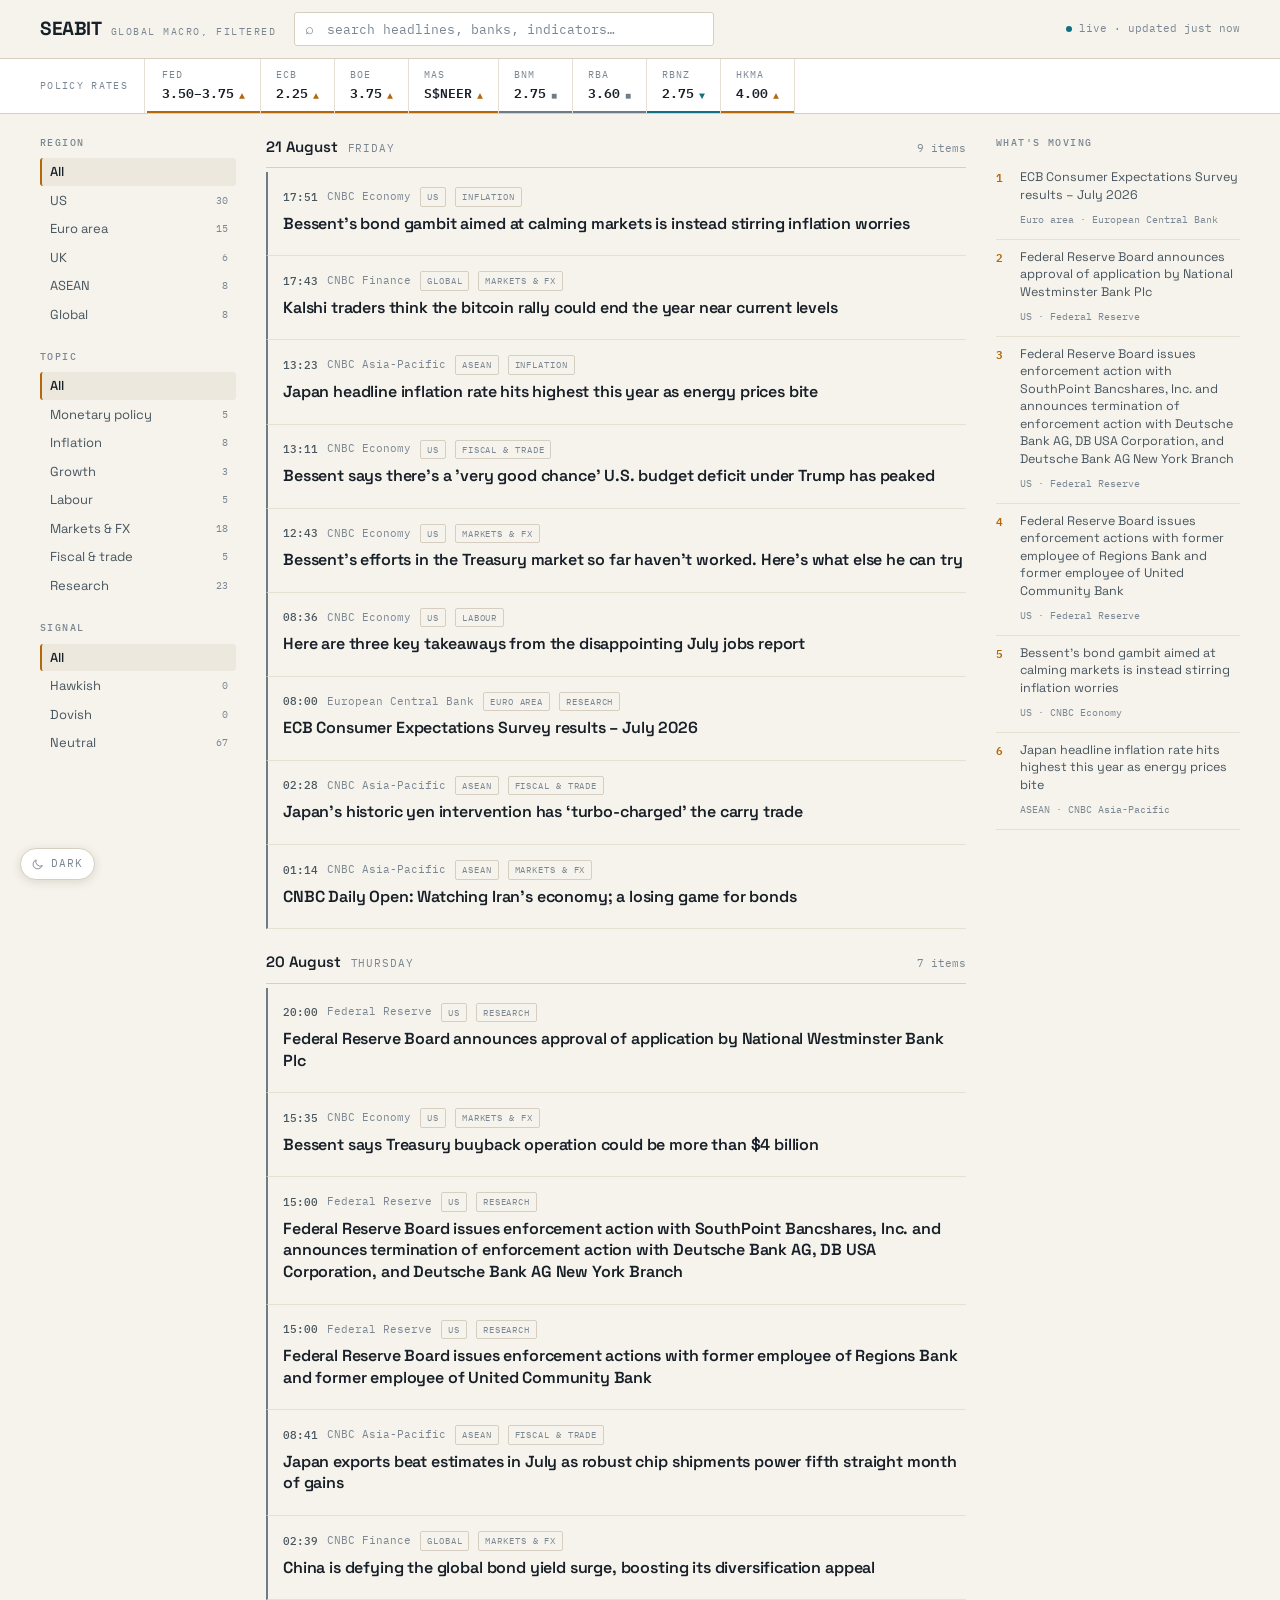
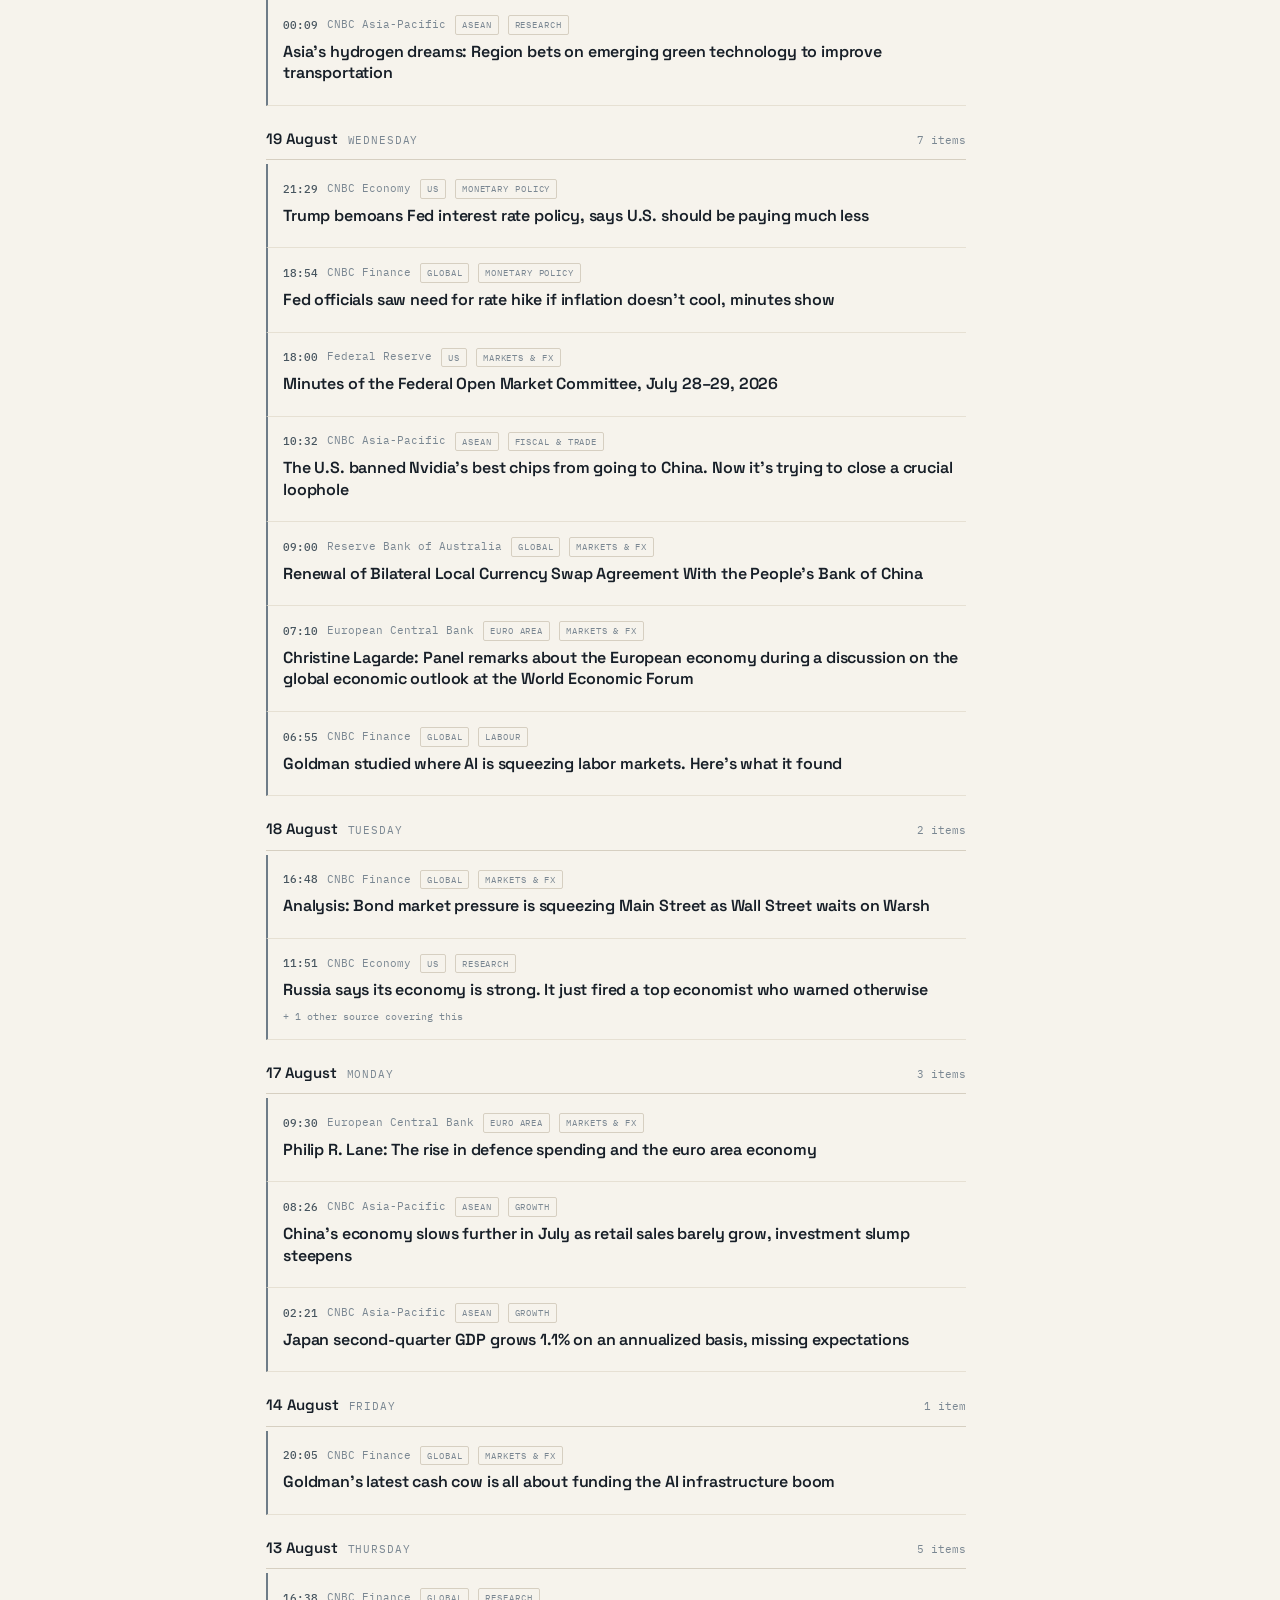
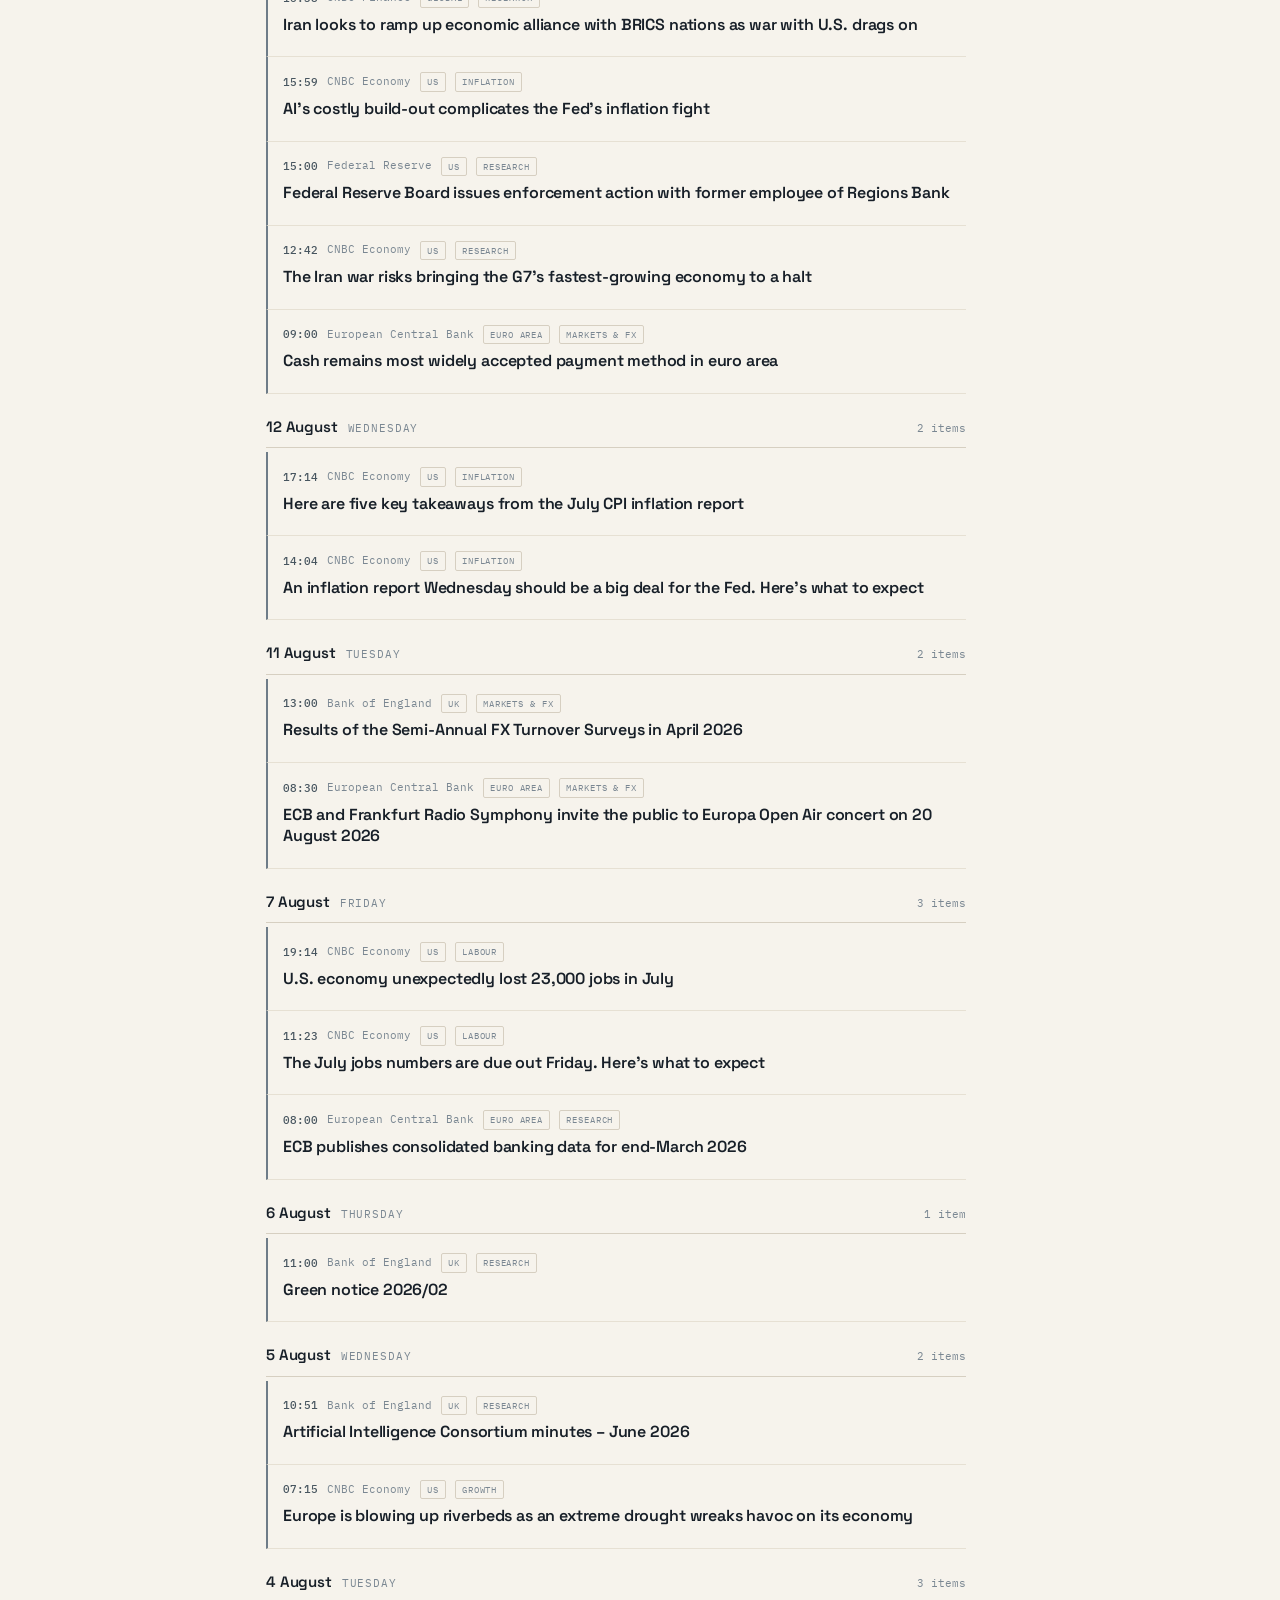
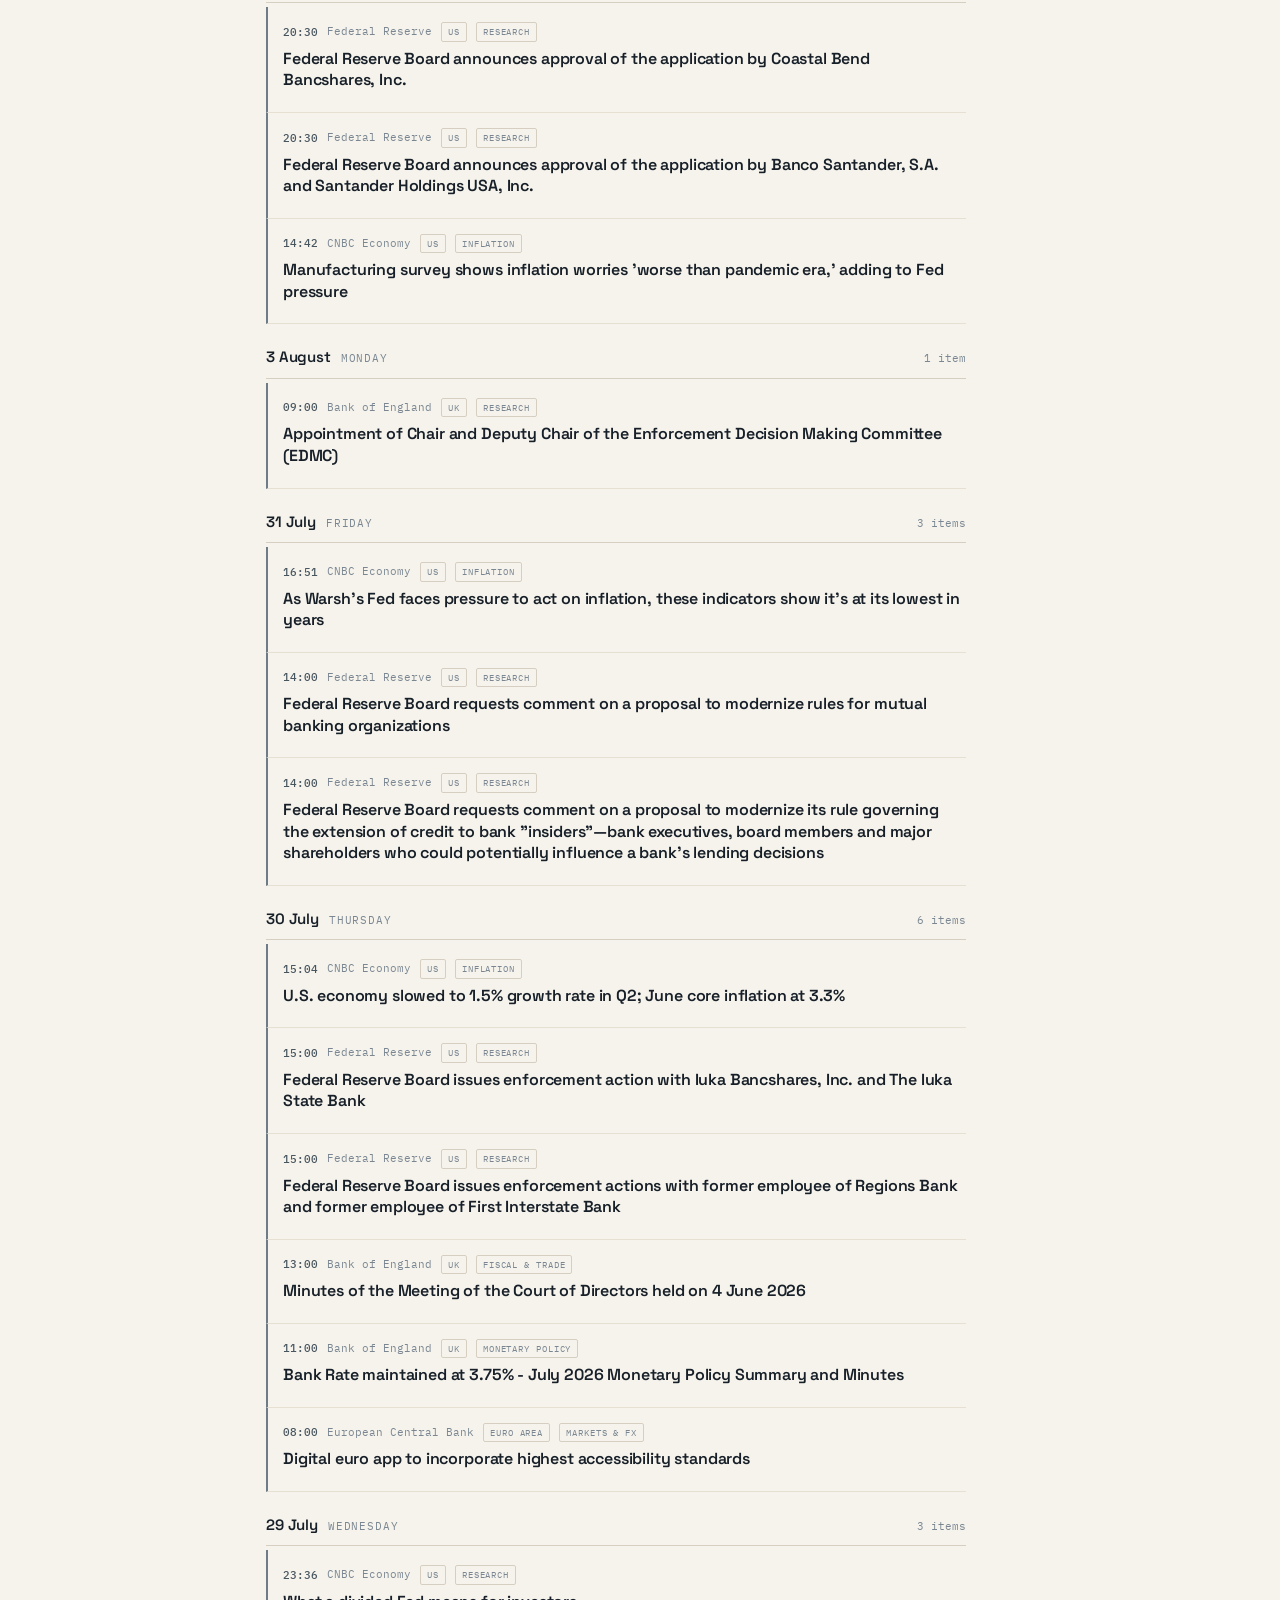
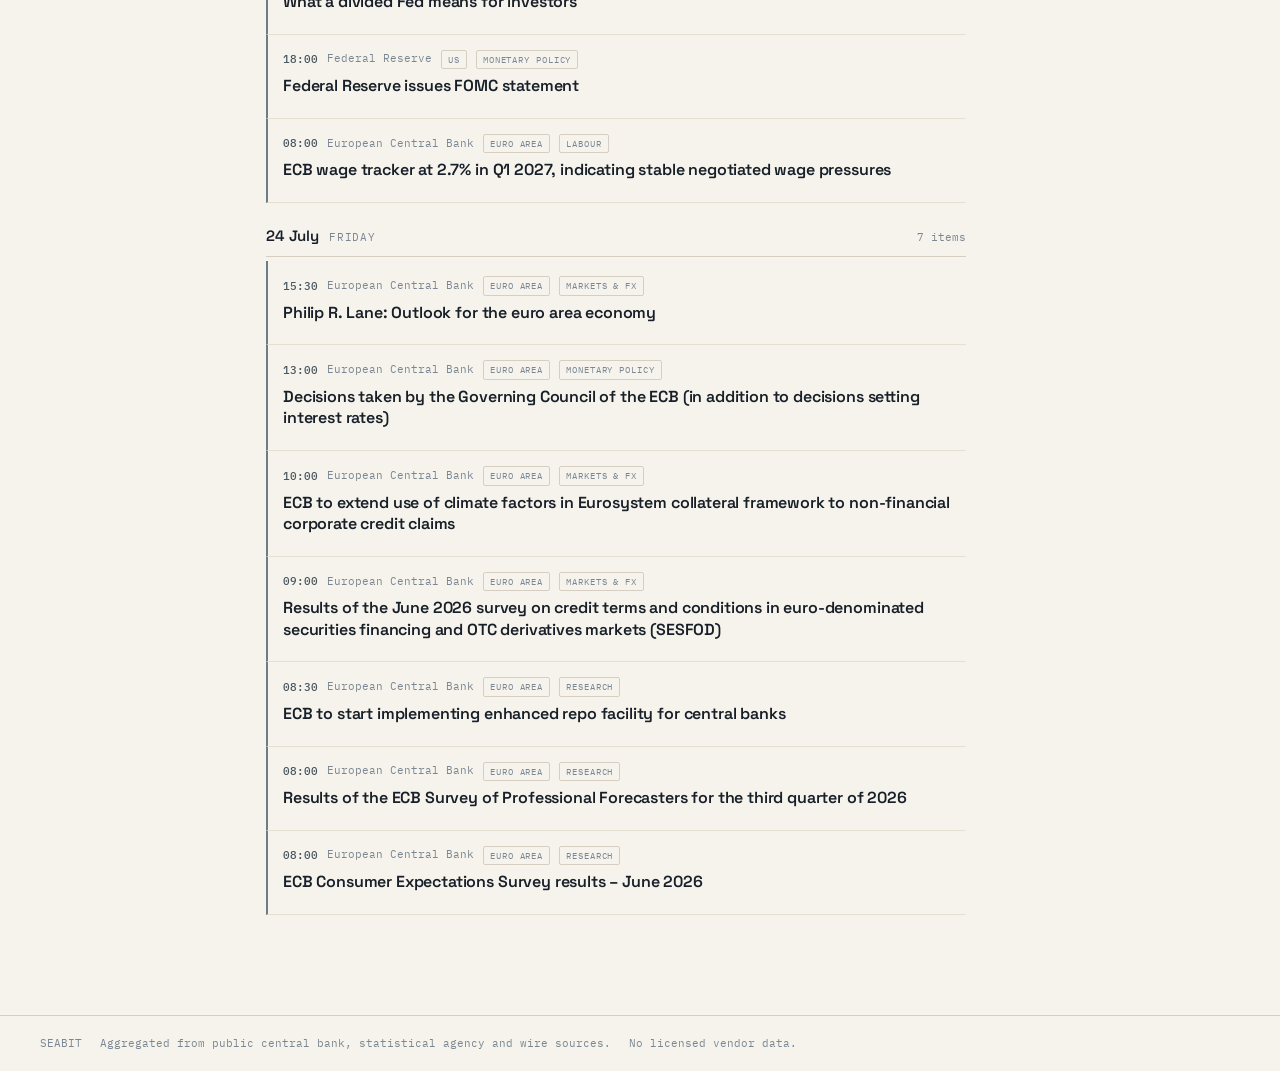
==== commit 7b8b98d3: "Add files via upload" ====
--- a/index.html
+++ b/index.html
@@ -23,9 +23,32 @@
   --dove:#4FC3D9;
   --hold:#7E8FA1;
   --flash:#F2603C;
+  --masthead:rgba(14,22,33,.94);
+  --shadow:rgba(0,0,0,.35);
   --display:"Space Grotesk",-apple-system,BlinkMacSystemFont,"Segoe UI",sans-serif;
   --editorial:"Newsreader",Georgia,"Times New Roman",serif;
   --mono:"IBM Plex Mono",ui-monospace,"SF Mono",Menlo,monospace;
+}
+
+/* ── light theme ──────────────────────────────────────
+   Warm paper rather than white — keeps the editorial feel
+   and is easier on the eye for long reading. The hawk and
+   dove colours are darkened so they stay legible on it. */
+[data-theme="light"]{
+  --ground:#F6F3EC;
+  --panel:#FFFFFF;
+  --panel-2:#EDE8DE;
+  --rule:#D6CFC1;
+  --rule-soft:#E6E0D3;
+  --text:#171F28;
+  --text-2:#47555F;
+  --muted:#7A8792;
+  --hawk:#B26708;
+  --dove:#136F84;
+  --hold:#6E7C88;
+  --flash:#C7431F;
+  --masthead:rgba(246,243,236,.94);
+  --shadow:rgba(60,50,30,.14);
 }
 *{box-sizing:border-box}
 html{-webkit-text-size-adjust:100%}
@@ -40,7 +63,7 @@
 
 /* ── masthead ─────────────────────────────────── */
 .masthead{
-  position:sticky;top:0;z-index:40;background:rgba(14,22,33,.94);
+  position:sticky;top:0;z-index:40;background:var(--masthead);
   backdrop-filter:blur(12px);border-bottom:1px solid var(--rule);
 }
 .masthead-inner{
@@ -191,6 +214,24 @@
 .hotitem:hover .hotbody p{color:var(--text)}
 .hotmeta{font-family:var(--mono);font-size:9.5px;color:var(--muted)}
 
+/* ── theme toggle ─────────────────────────────── */
+.themetoggle{
+  position:fixed;left:20px;bottom:20px;z-index:60;
+  display:flex;align-items:center;gap:7px;
+  padding:7px 12px 7px 10px;border-radius:20px;
+  background:var(--panel);border:1px solid var(--rule);
+  box-shadow:0 2px 10px var(--shadow);
+  font-family:var(--mono);font-size:10.5px;letter-spacing:.08em;
+  text-transform:uppercase;color:var(--muted);
+  transition:color .15s,border-color .15s,transform .15s;
+}
+.themetoggle:hover{color:var(--text);border-color:var(--hold);transform:translateY(-1px)}
+.themetoggle svg{width:13px;height:13px;flex-shrink:0;stroke:currentColor;
+  fill:none;stroke-width:1.7;stroke-linecap:round;stroke-linejoin:round}
+.themetoggle .moon{display:none}
+[data-theme="light"] .themetoggle .moon{display:block}
+[data-theme="light"] .themetoggle .sun{display:none}
+
 .empty{padding:60px 0;text-align:center;color:var(--muted)}
 .empty p{margin:0 0 6px;font-size:14px}
 .empty button{
@@ -213,6 +254,8 @@
   .hot{display:none}
 }
 @media (max-width:760px){
+  .themetoggle{left:auto;right:14px;bottom:14px;padding:8px 11px}
+  .themetoggle span{display:none}
   .masthead-inner{flex-wrap:wrap;gap:10px}
   .searchwrap{max-width:none;order:3;flex-basis:100%}
   .status{margin-left:auto}
@@ -262,6 +305,12 @@
     <div id="hotlist"></div>
   </aside>
 </div>
+
+<button class="themetoggle" id="themetoggle" aria-label="Switch between light and dark theme">
+  <svg class="sun" viewBox="0 0 24 24" aria-hidden="true"><circle cx="12" cy="12" r="4.2"/><path d="M12 2.6v2.2M12 19.2v2.2M2.6 12h2.2M19.2 12h2.2M5.4 5.4l1.6 1.6M17 17l1.6 1.6M18.6 5.4L17 7M7 17l-1.6 1.6"/></svg>
+  <svg class="moon" viewBox="0 0 24 24" aria-hidden="true"><path d="M20.5 14.6A8.6 8.6 0 0 1 9.4 3.5a8.6 8.6 0 1 0 11.1 11.1z"/></svg>
+  <span id="themelabel">Light</span>
+</button>
 
 <footer><div class="foot-inner">
   <span>SEABIT</span>
@@ -569,7 +618,44 @@
   setStatus();
 }
 
+/* ── theme ──────────────────────────────────────
+   Order of preference: what the user last chose, then
+   what their operating system is set to, then dark.
+   localStorage is wrapped because some embedded
+   previews block it — the toggle still works there,
+   it just forgets the choice on reload. */
+function readStoredTheme(){
+  try { return localStorage.getItem("seabit-theme"); } catch (e) { return null; }
+}
+function storeTheme(t){
+  try { localStorage.setItem("seabit-theme", t); } catch (e) { /* no-op */ }
+}
+
+function applyTheme(theme){
+  if (theme === "light") document.documentElement.setAttribute("data-theme","light");
+  else document.documentElement.removeAttribute("data-theme");
+
+  $("#themelabel").textContent = theme === "light" ? "Dark" : "Light";
+  const meta = document.querySelector('meta[name="theme-color"]');
+  if (meta) meta.setAttribute("content", theme === "light" ? "#F6F3EC" : "#0E1621");
+}
+
+function initTheme(){
+  const stored = readStoredTheme();
+  const prefersLight = window.matchMedia &&
+    window.matchMedia("(prefers-color-scheme: light)").matches;
+  applyTheme(stored || (prefersLight ? "light" : "dark"));
+}
+
+$("#themetoggle").addEventListener("click", () => {
+  const now = document.documentElement.getAttribute("data-theme") === "light"
+    ? "dark" : "light";
+  applyTheme(now);
+  storeTheme(now);
+});
+
 /* ── boot ───────────────────────────────────── */
+initTheme();
 let debounce;
 $("#q").addEventListener("input", e => {
   clearTimeout(debounce);
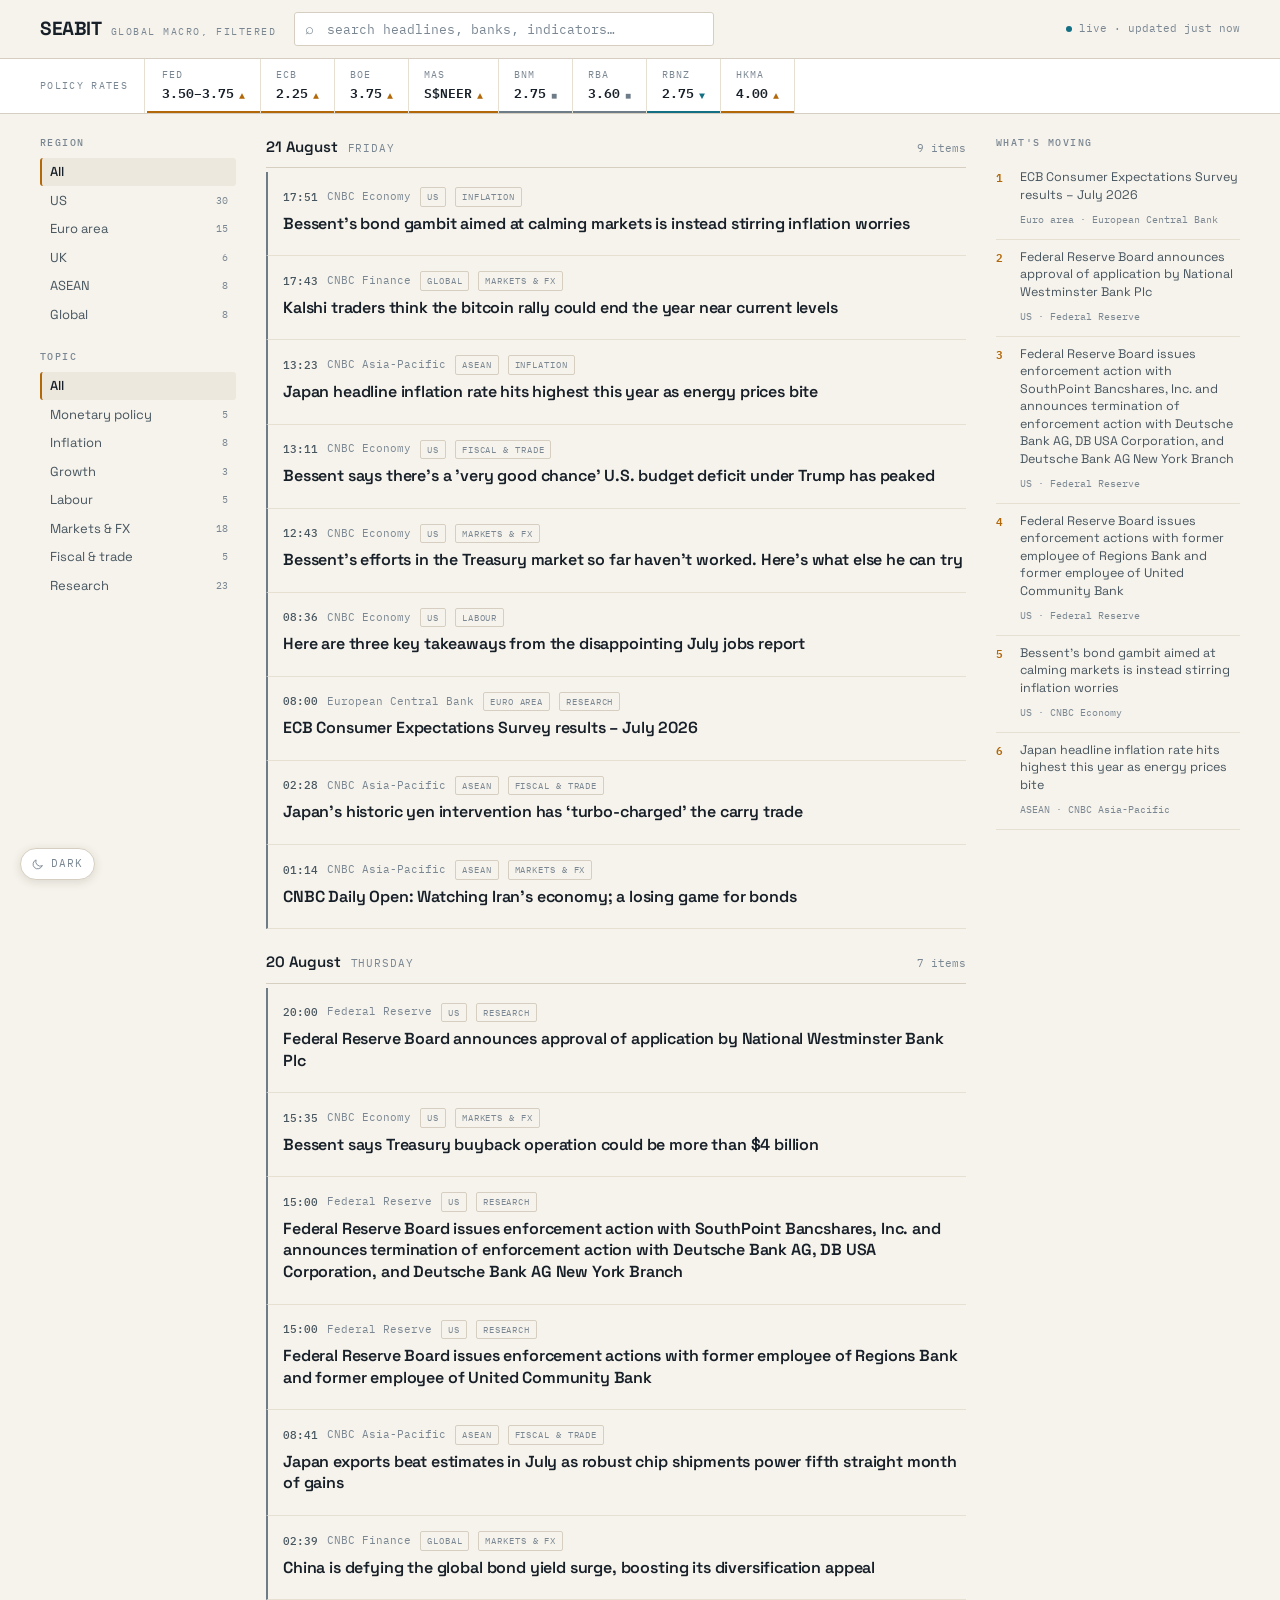
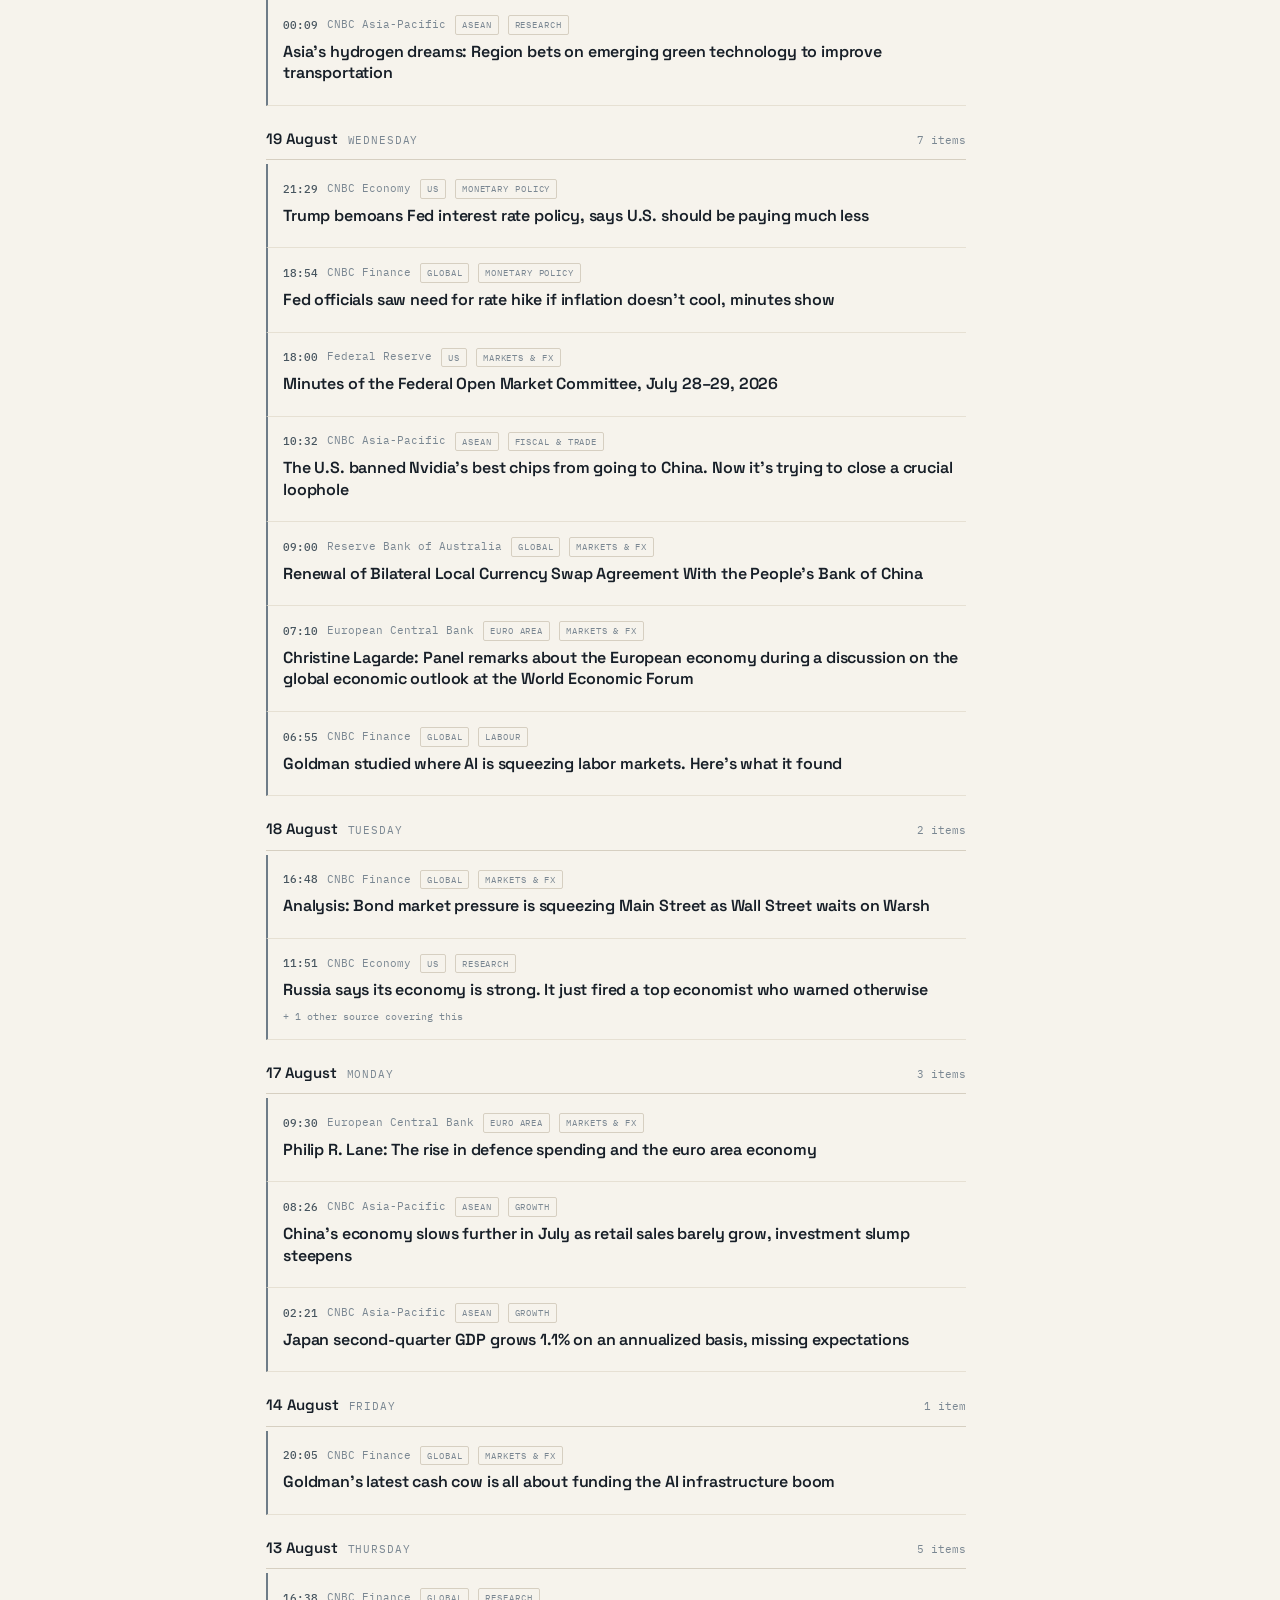
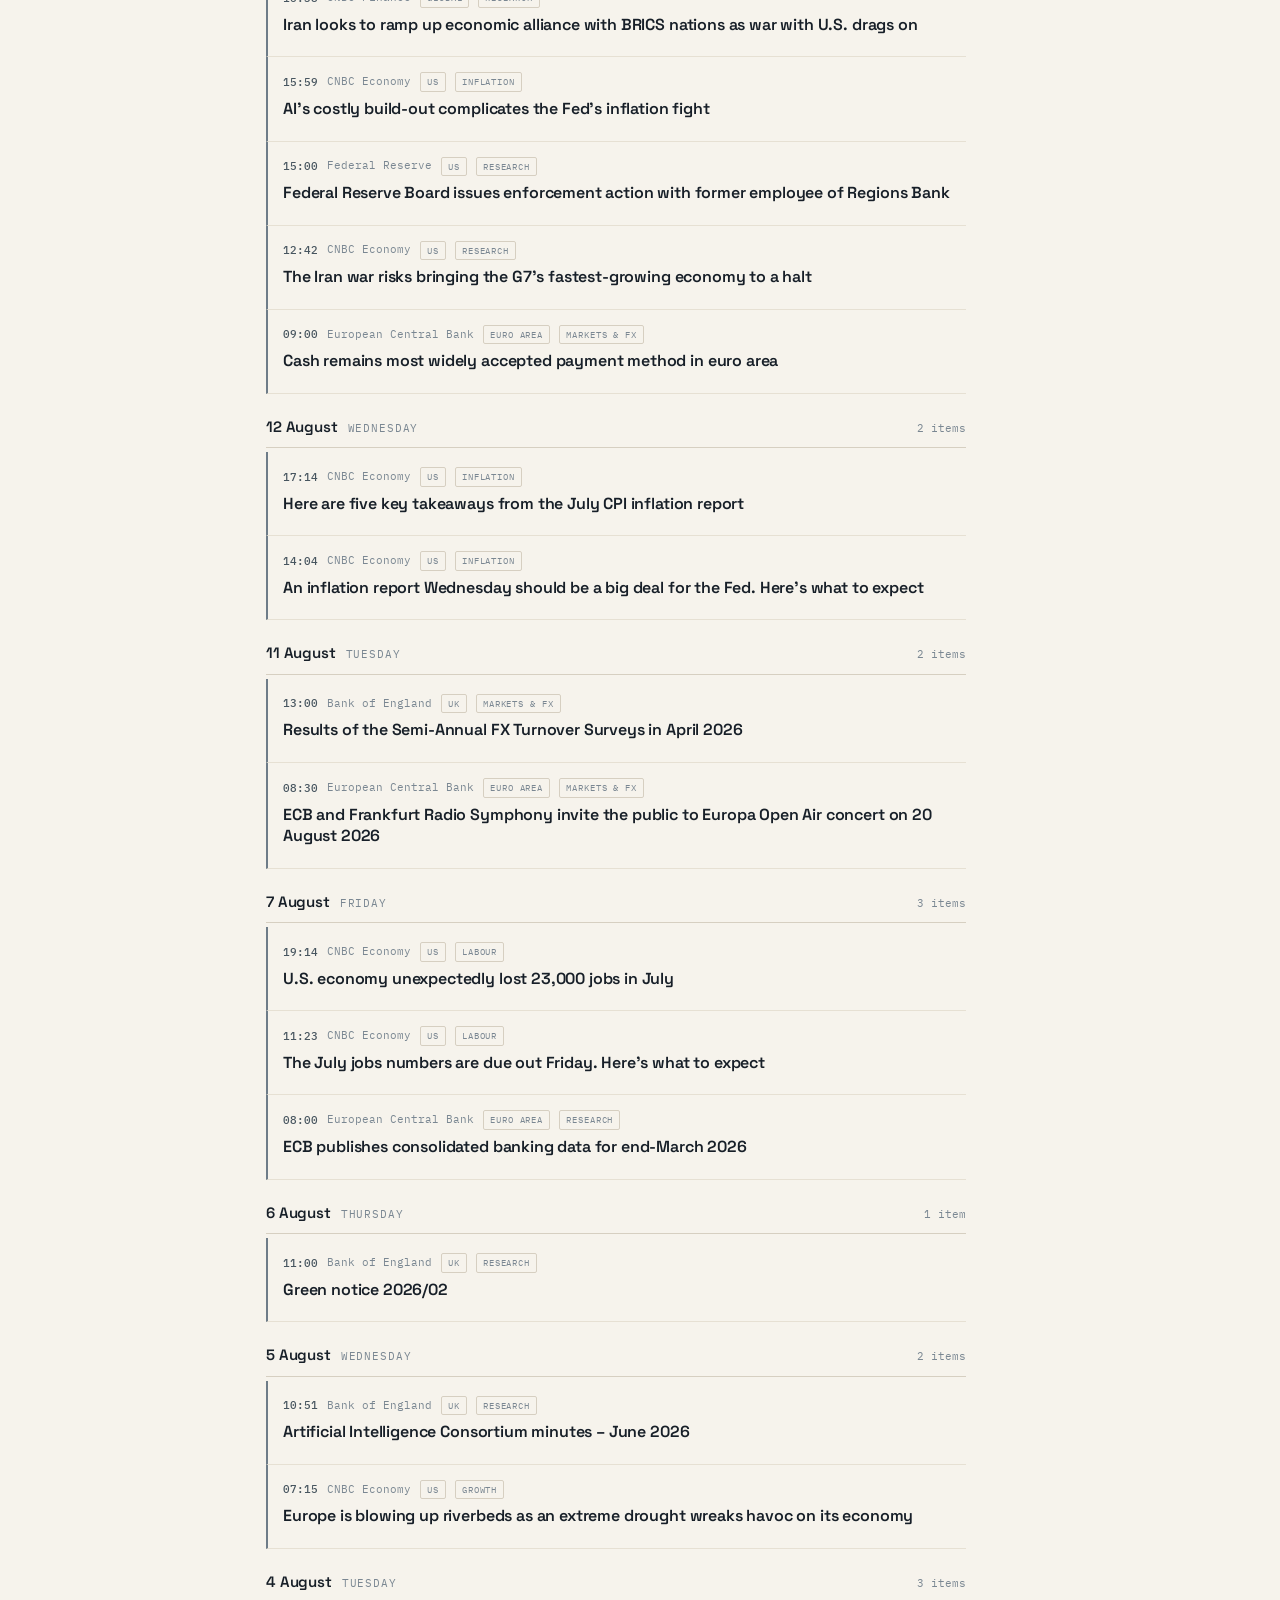
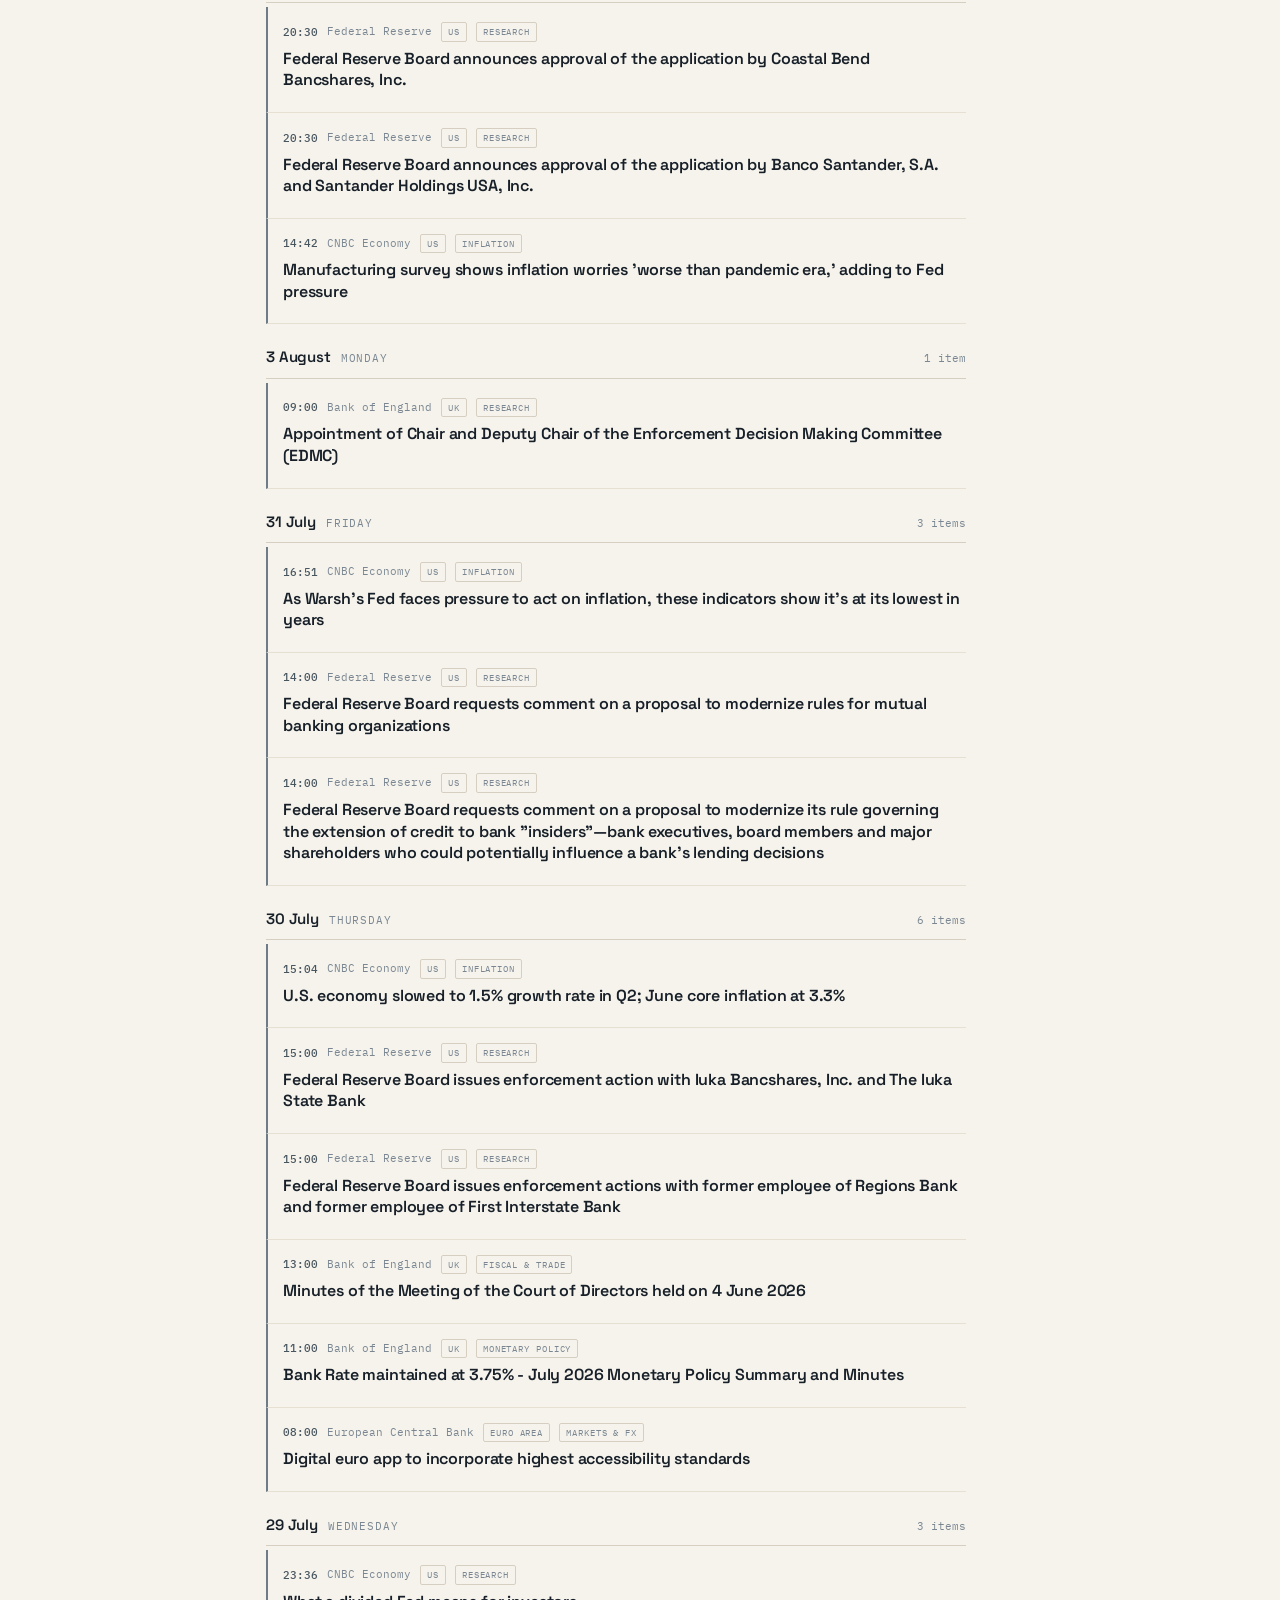
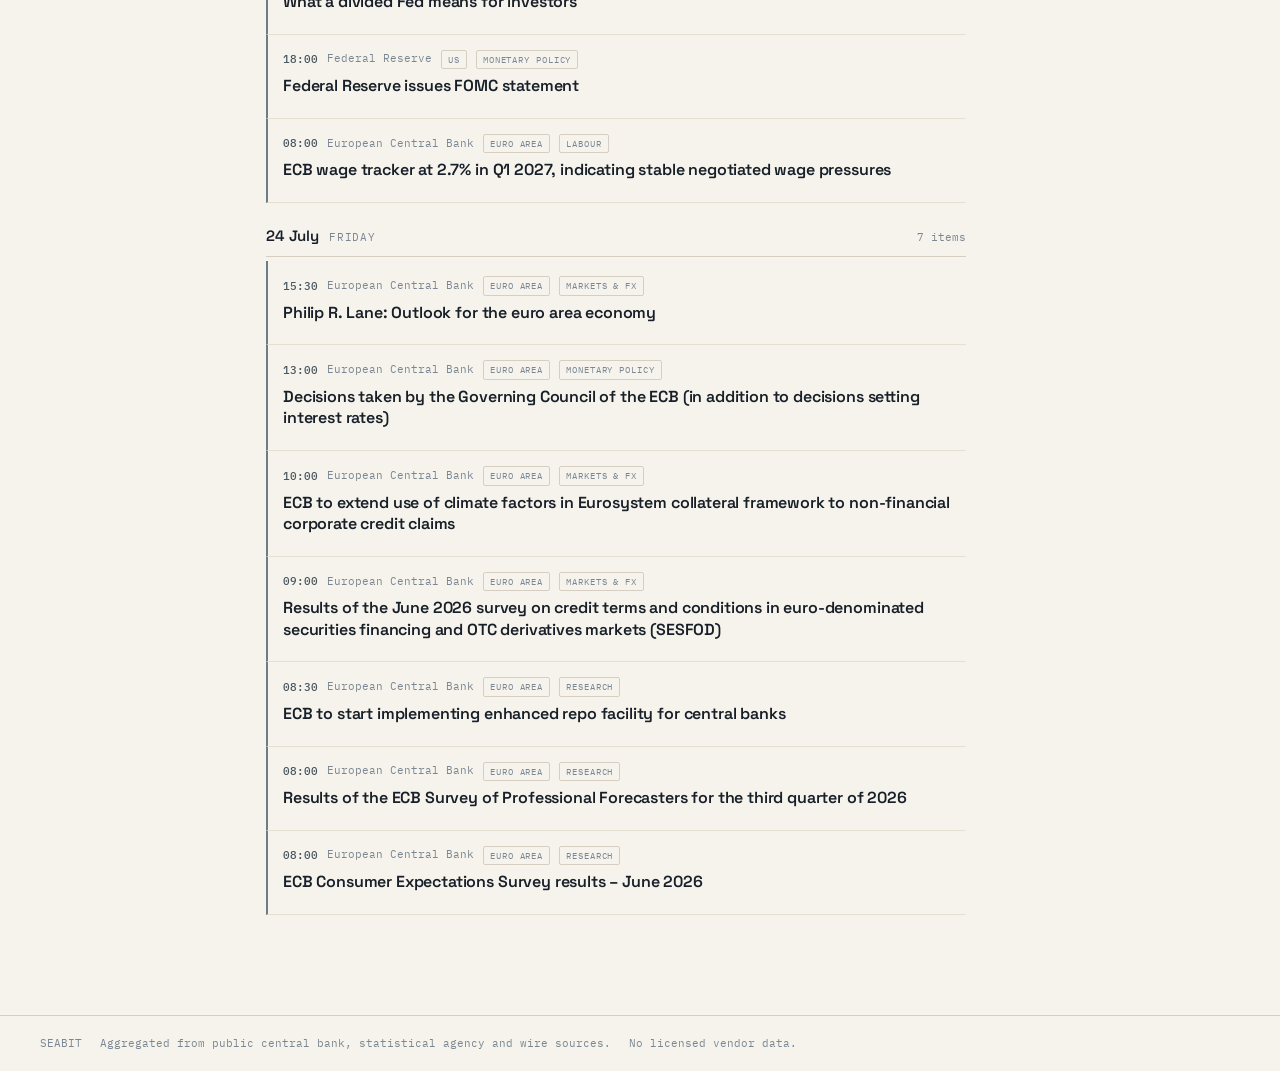
==== commit 09e7a239: "Update index.html" ====
--- a/index.html
+++ b/index.html
@@ -295,7 +295,6 @@
   <aside class="side">
     <div class="fgroup"><h4>Region</h4><div id="f-region"></div></div>
     <div class="fgroup"><h4>Topic</h4><div id="f-topic"></div></div>
-    <div class="fgroup"><h4>Signal</h4><div id="f-bias"></div></div>
   </aside>
 
   <main class="feed" id="feed"></main>
@@ -482,7 +481,6 @@
   };
   build($("#f-region"), REGIONS, "region");
   build($("#f-topic"), TOPICS, "topic");
-  build($("#f-bias"), BIASES, "bias");
 }
 
 /* ── matching ───────────────────────────────── */
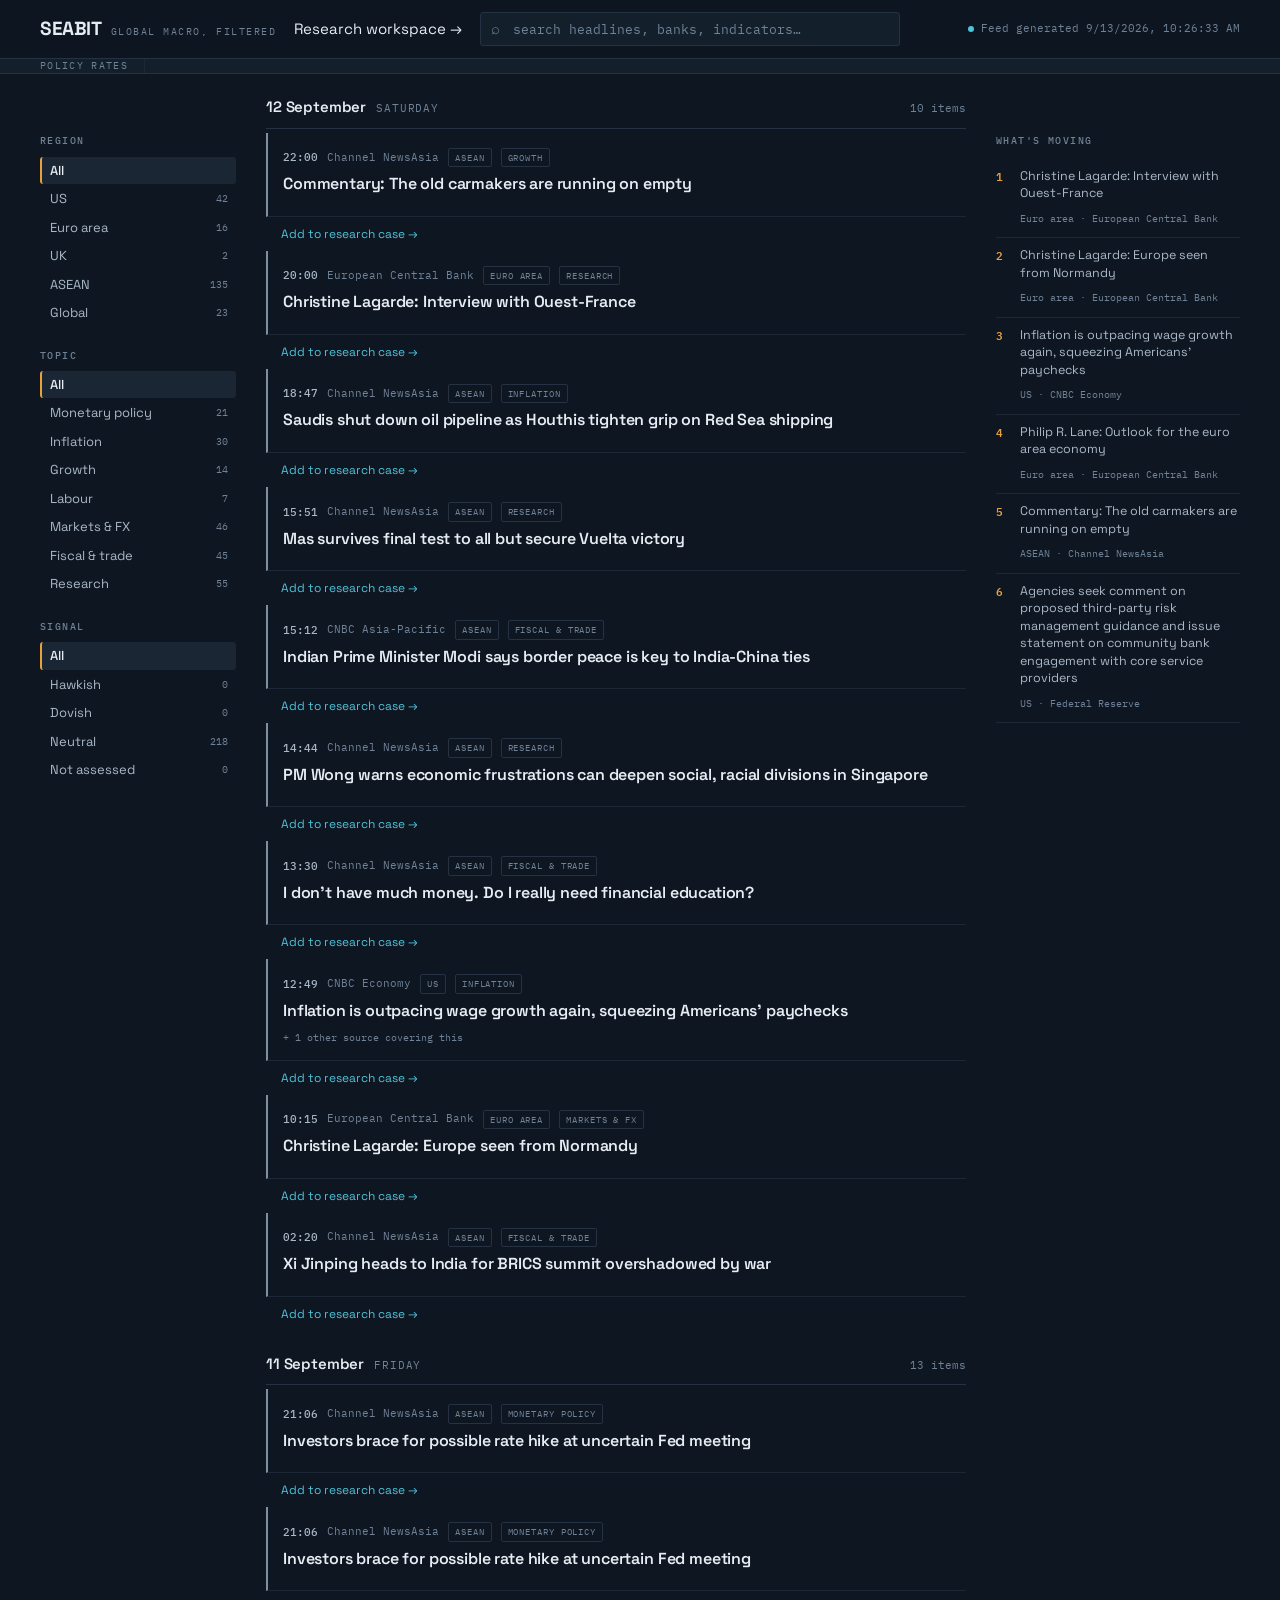
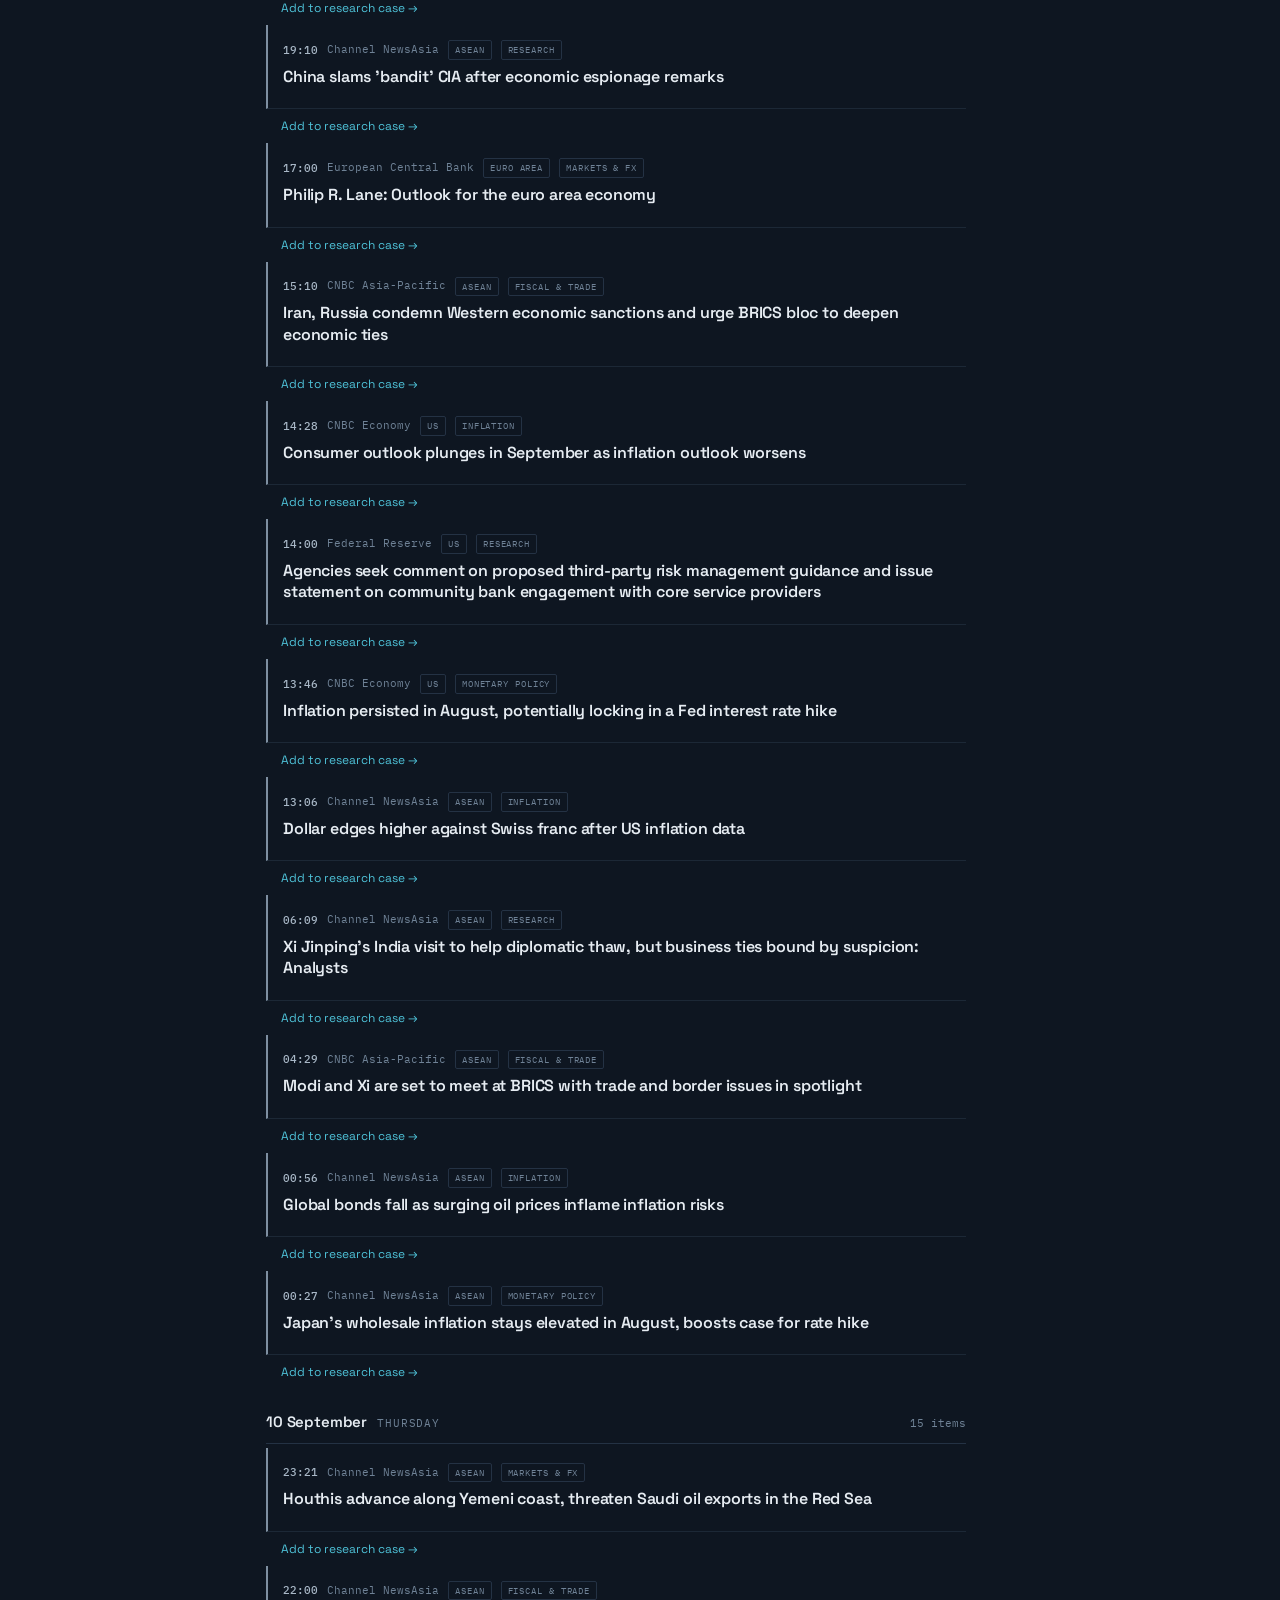
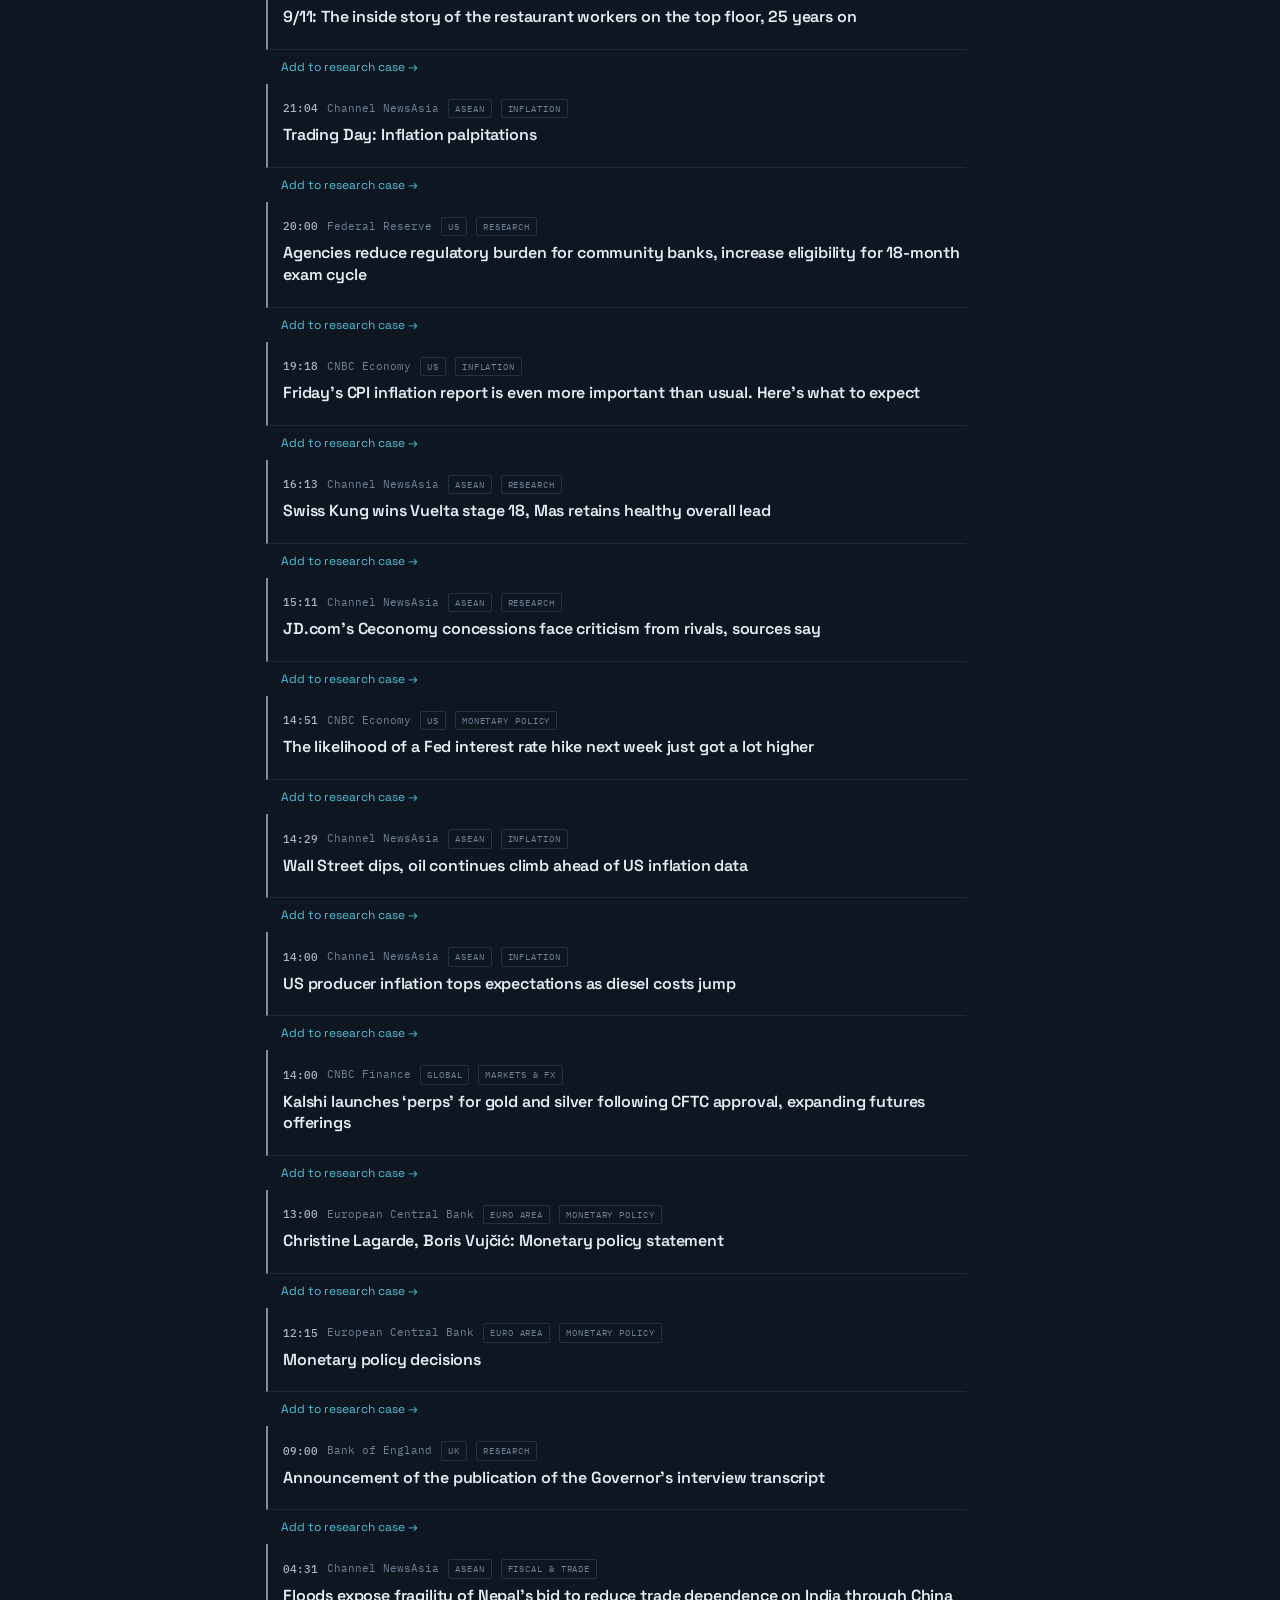
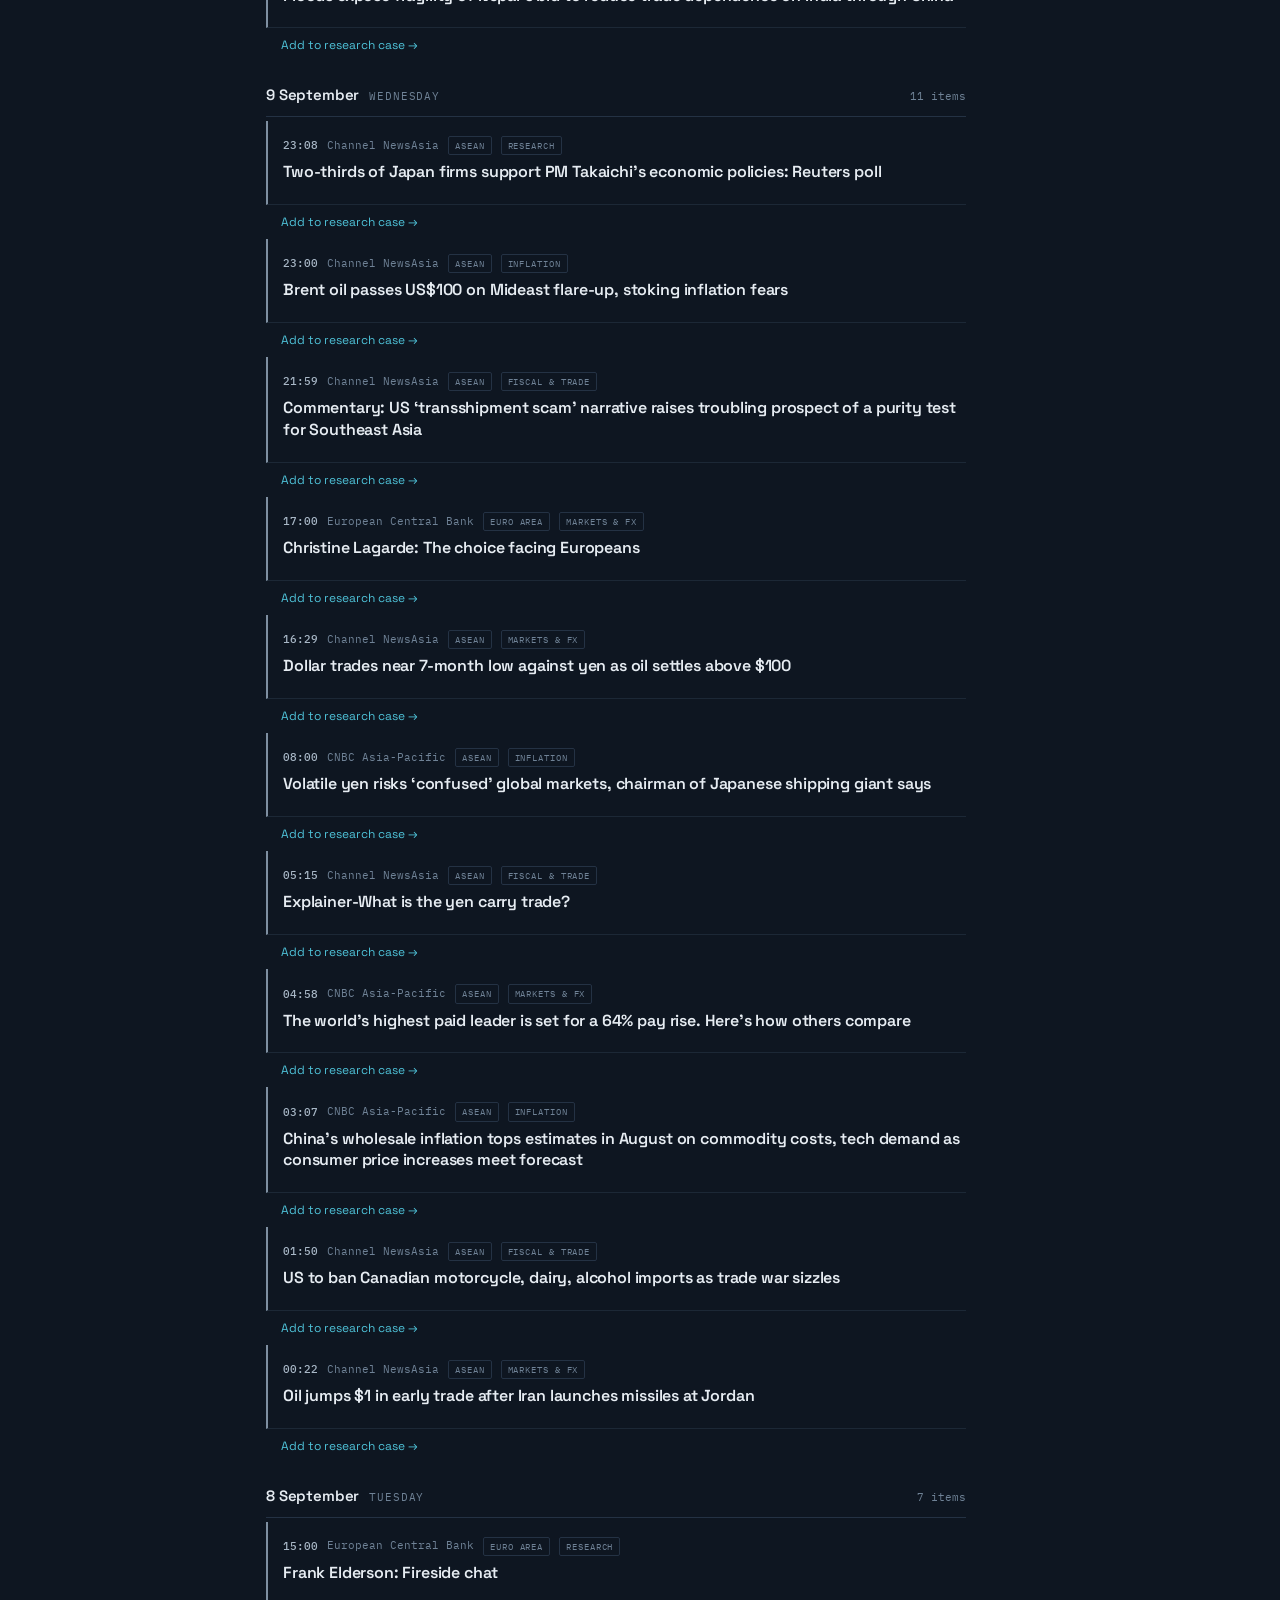
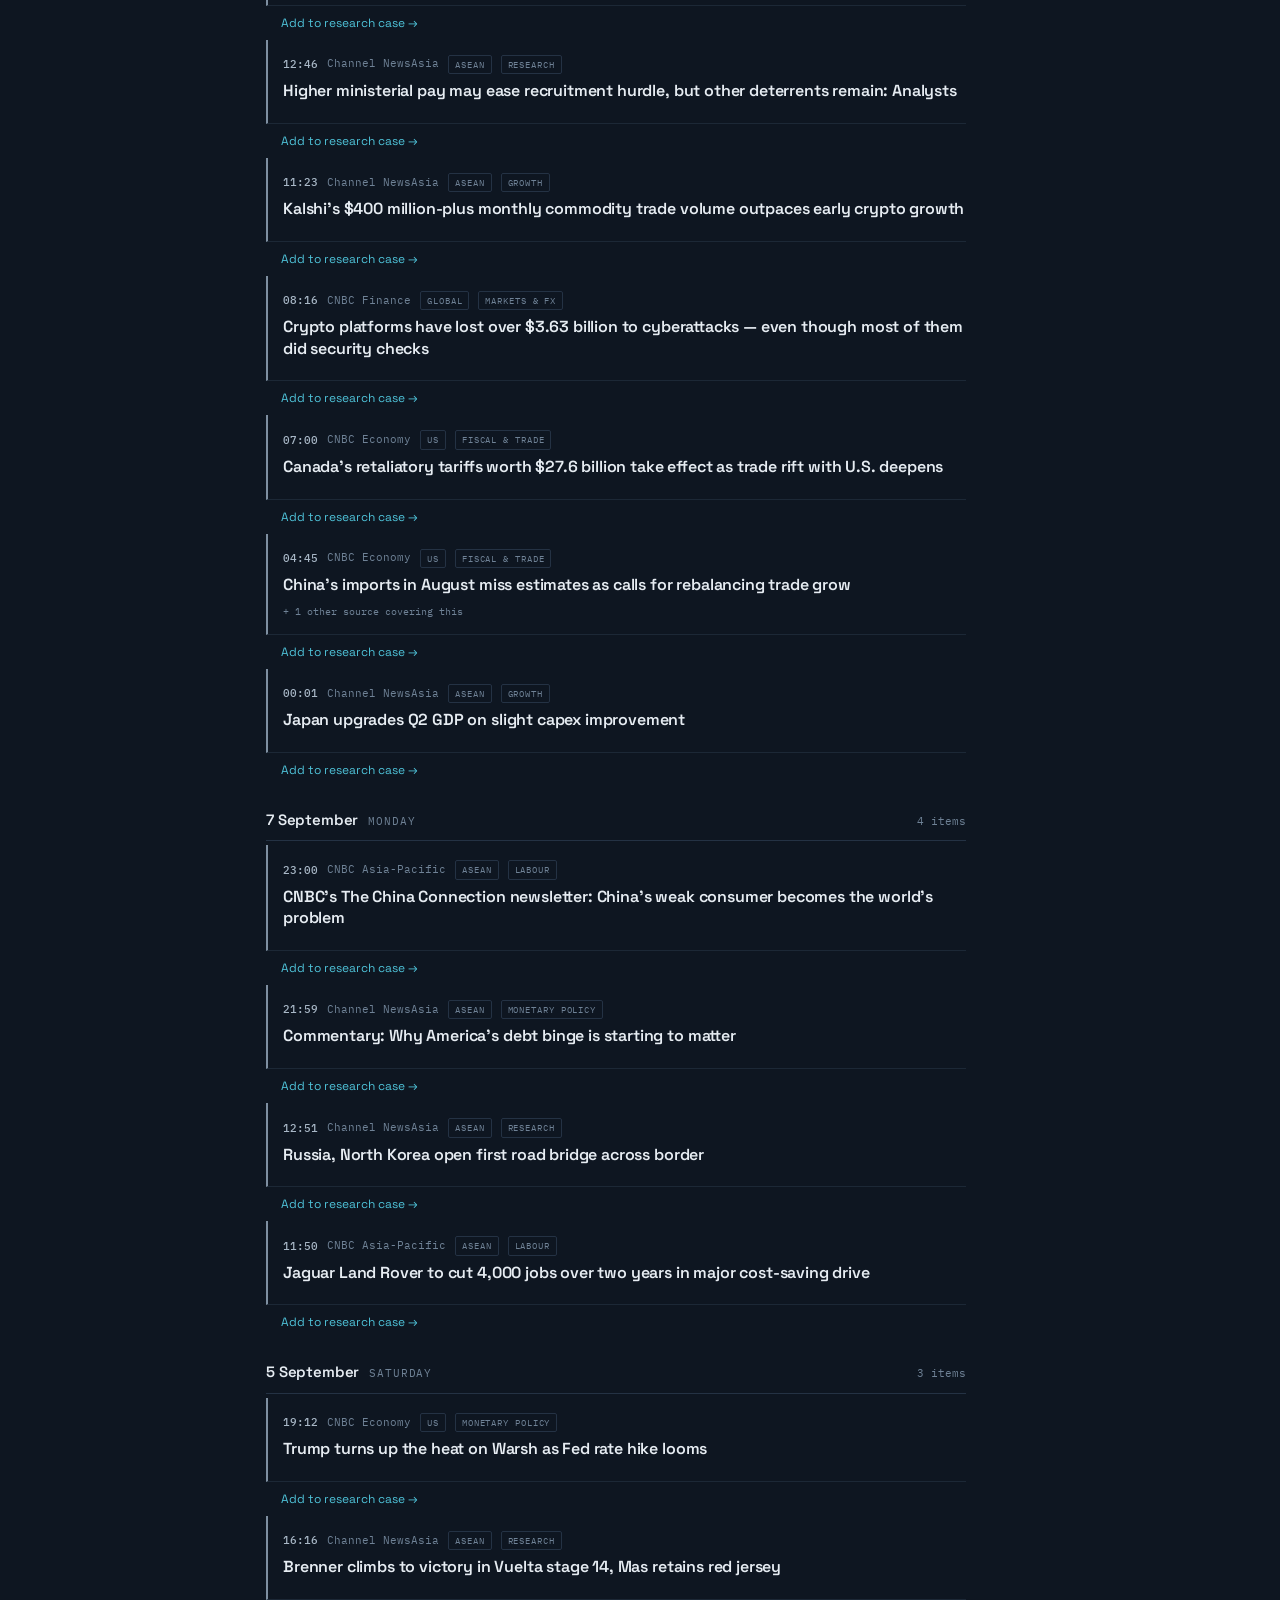
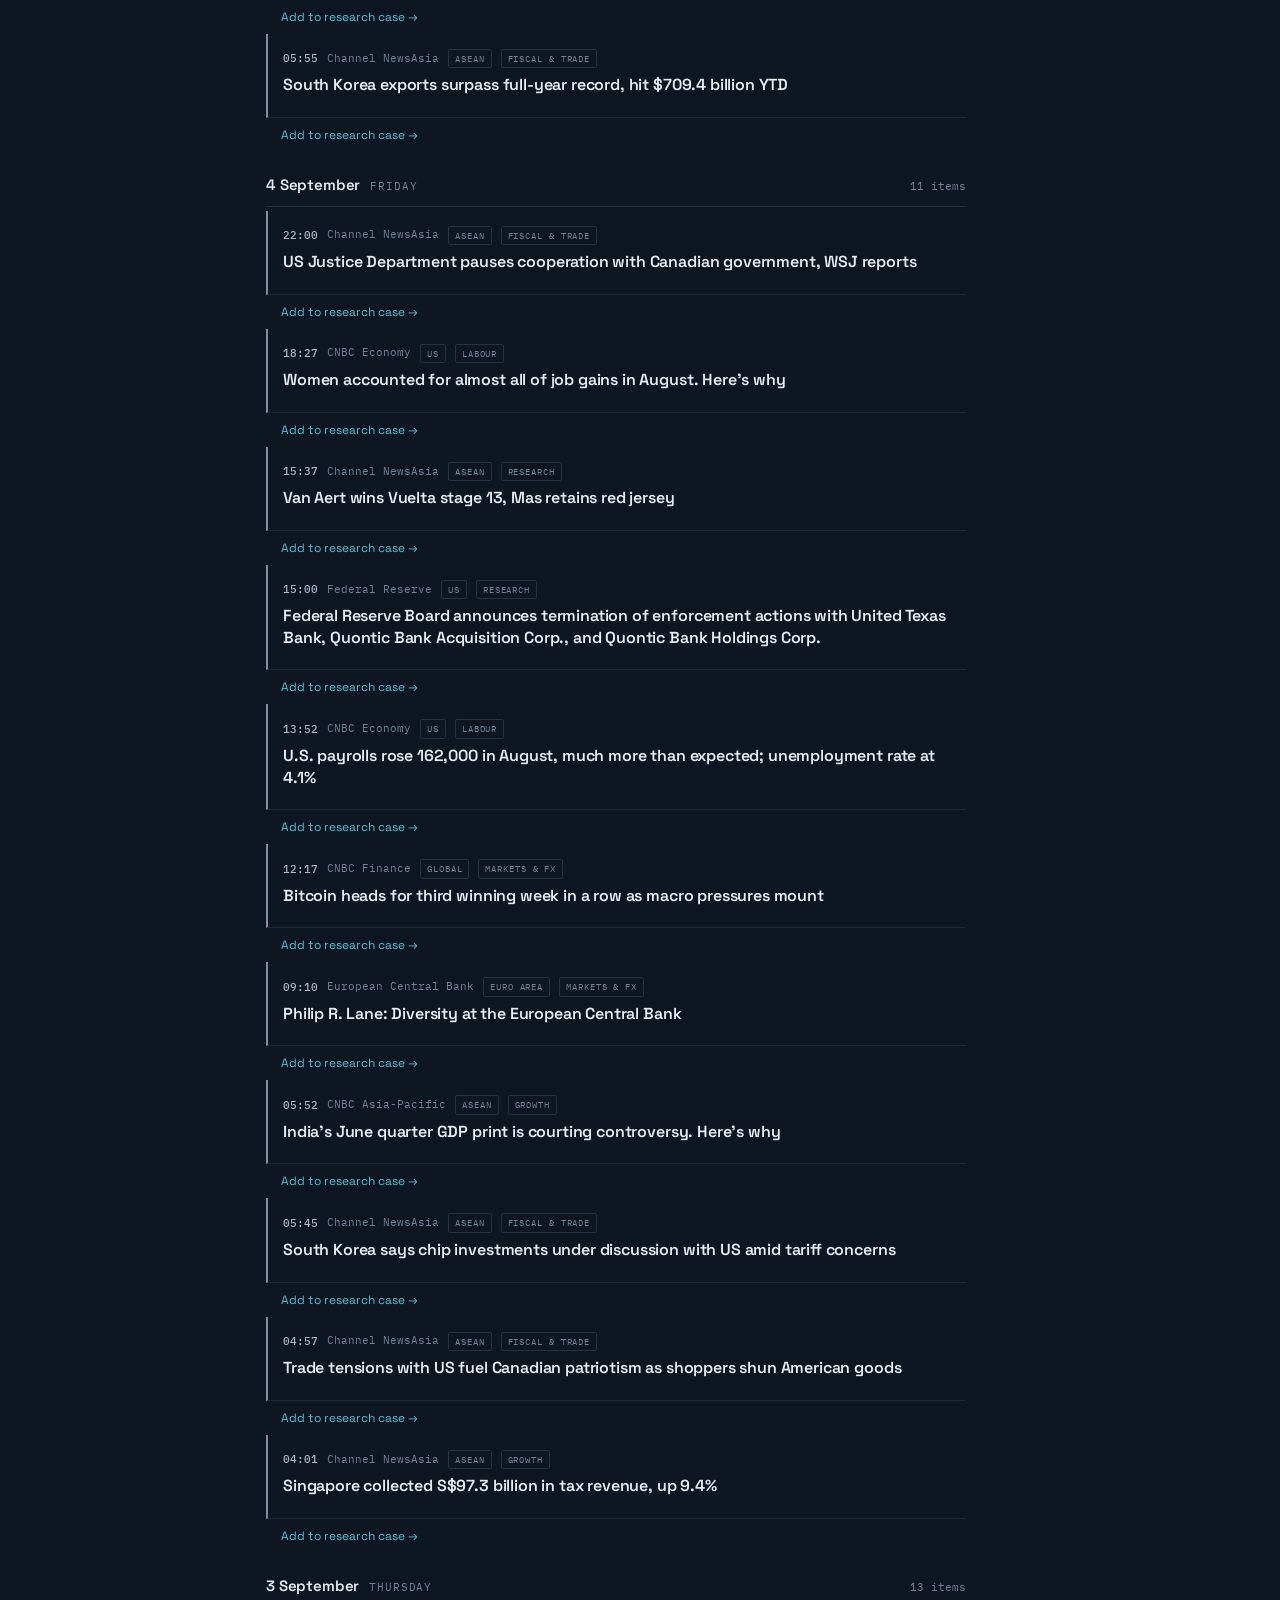
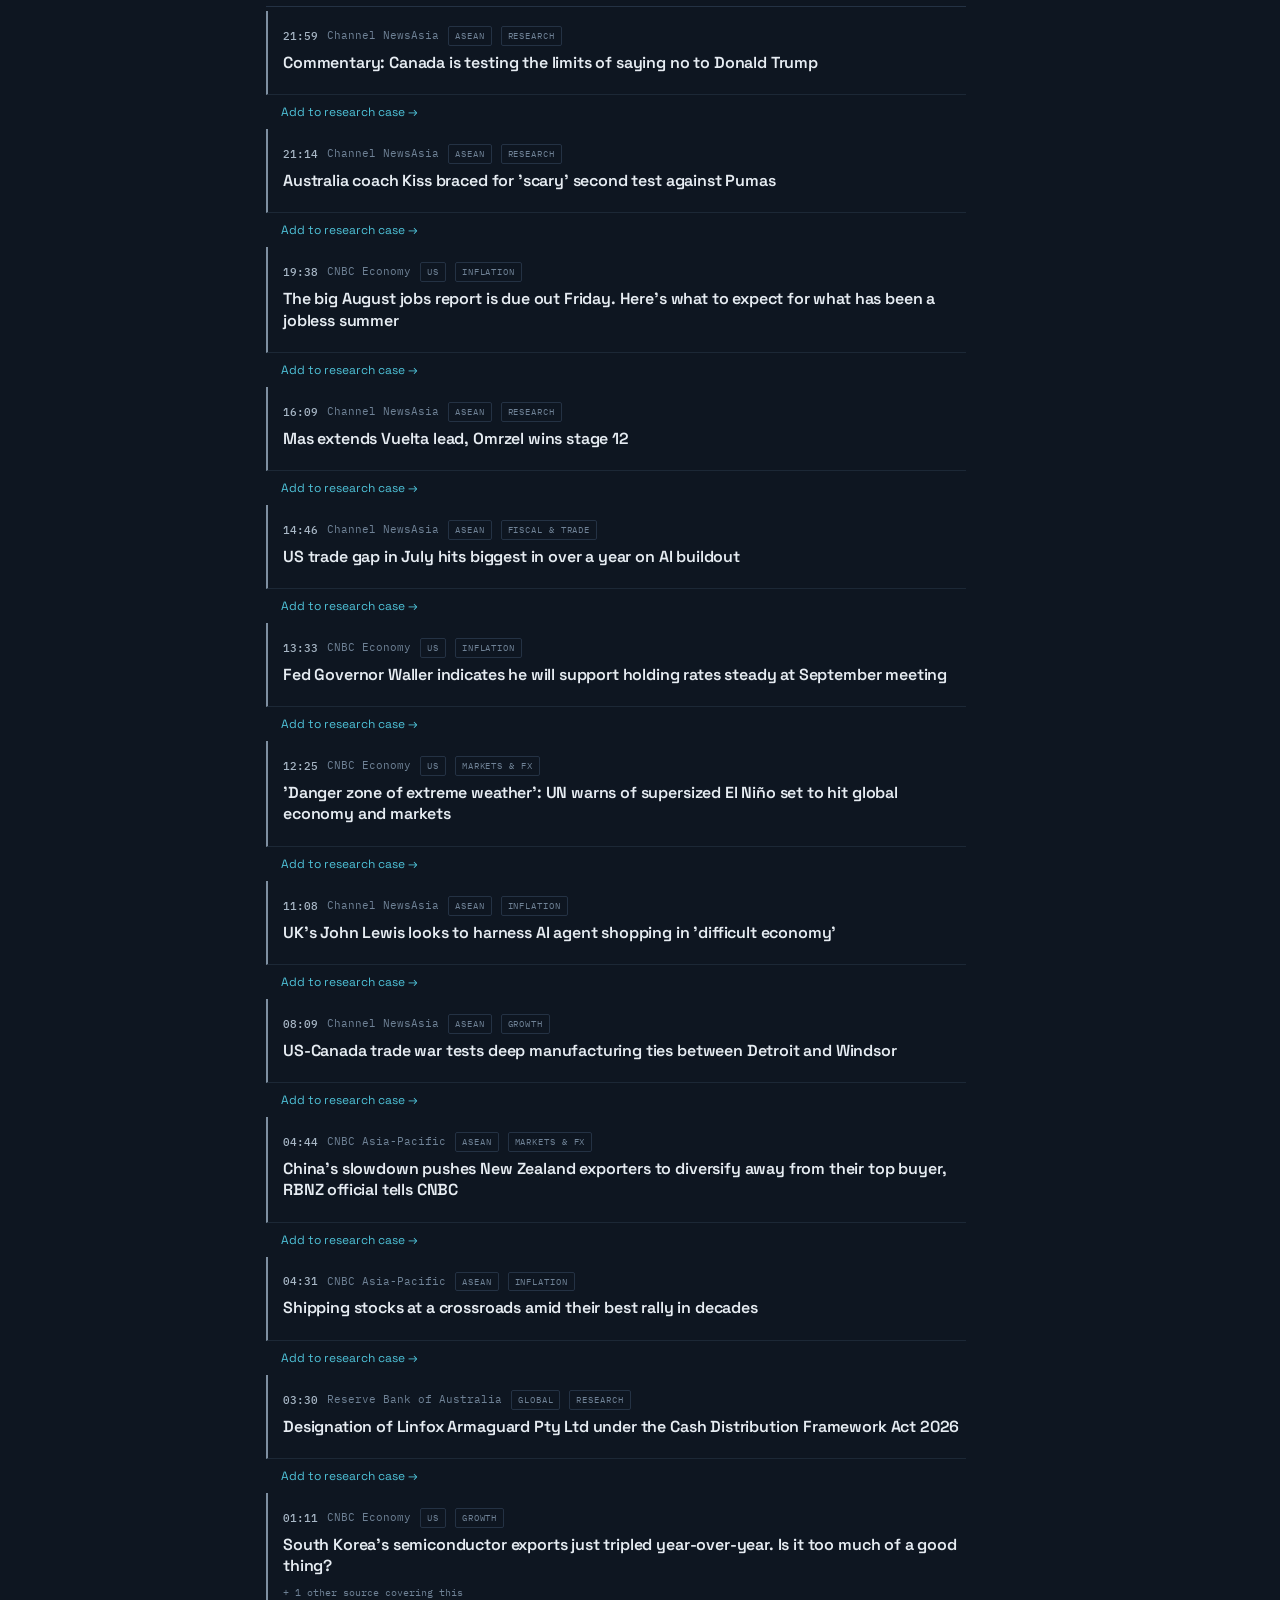
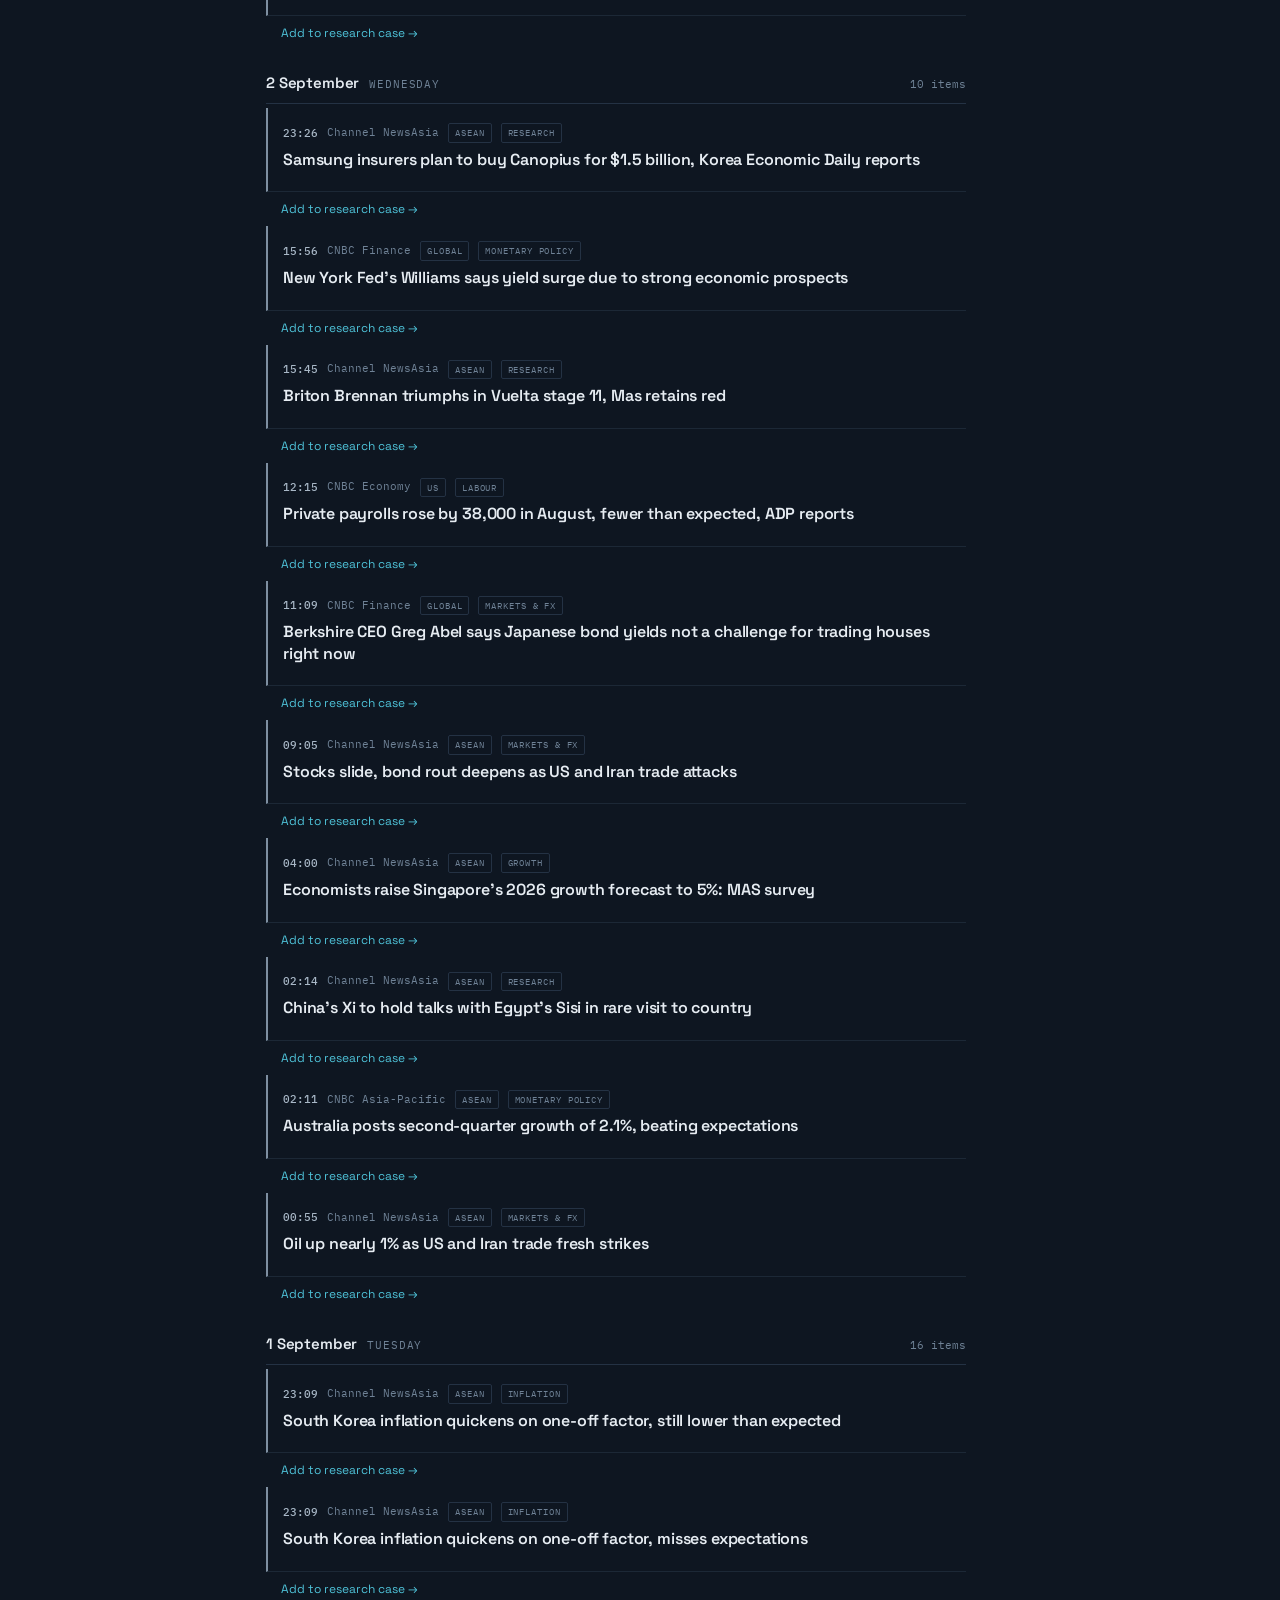
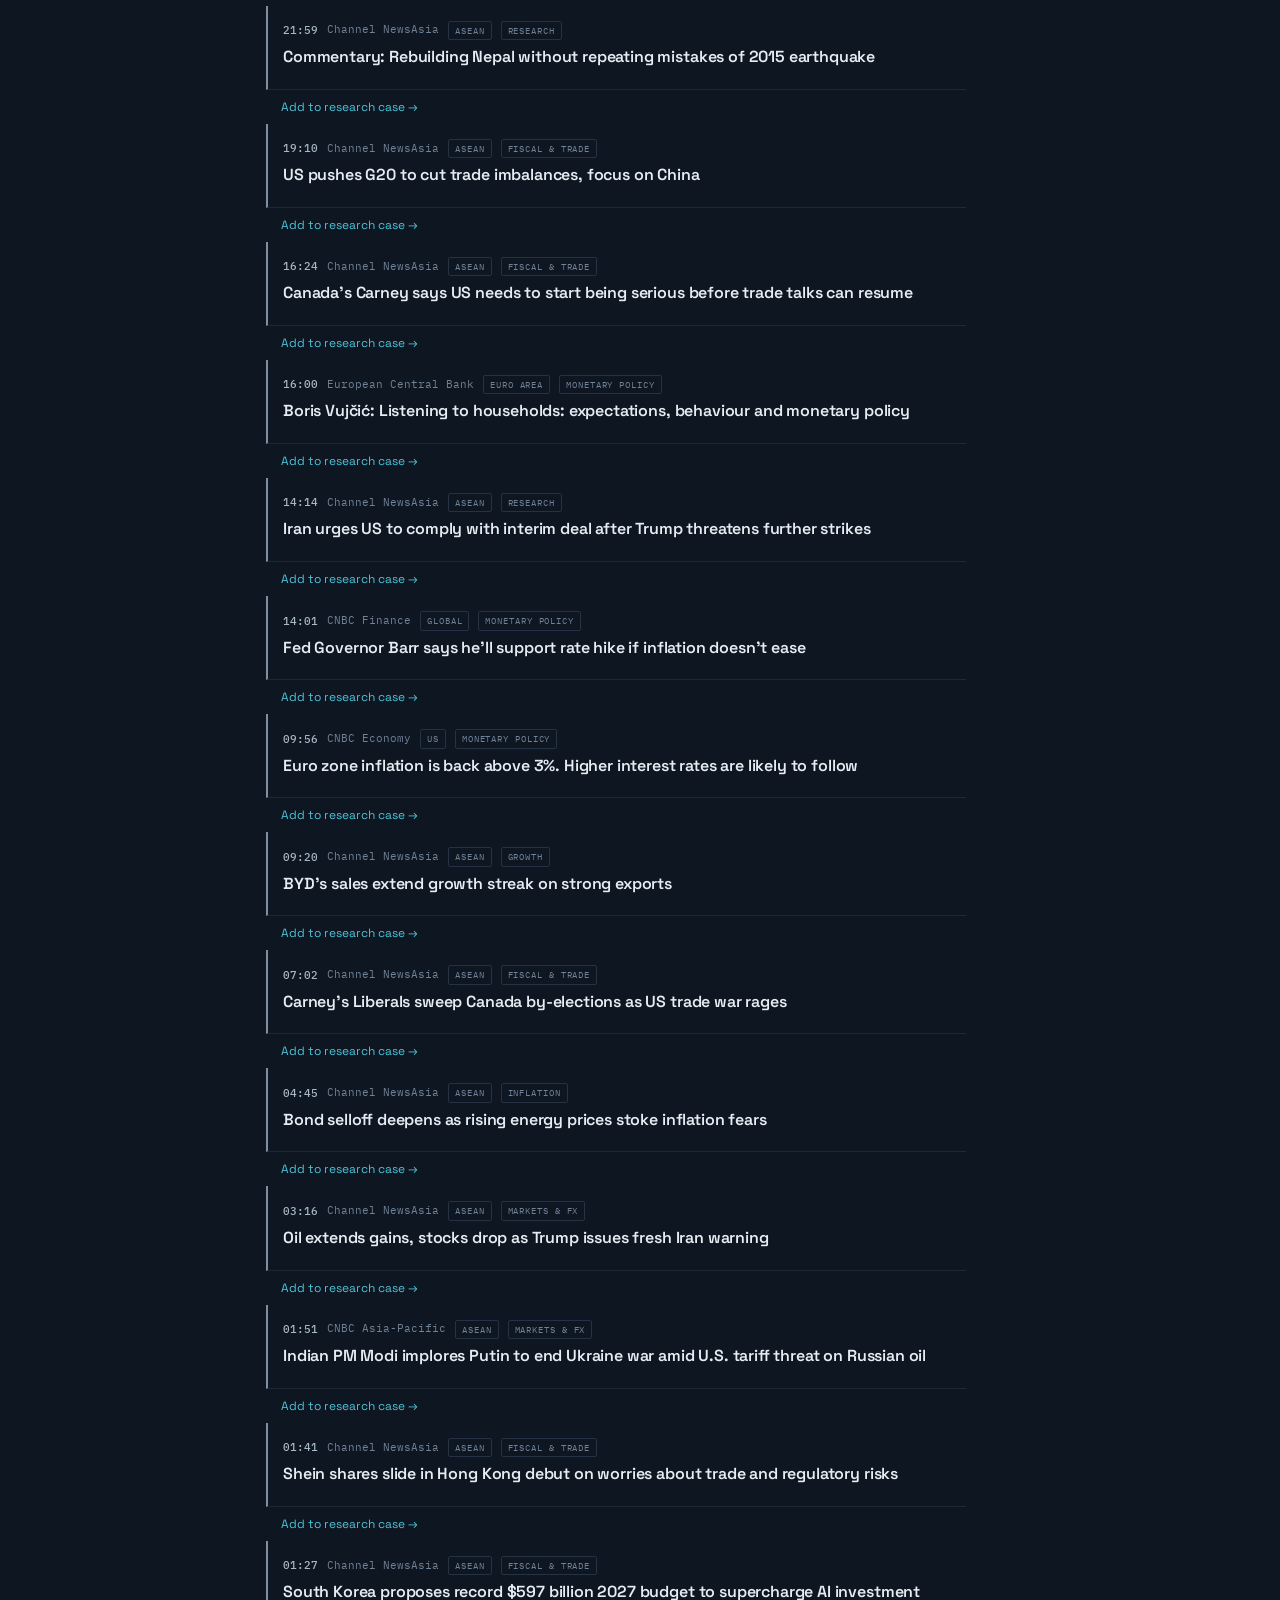
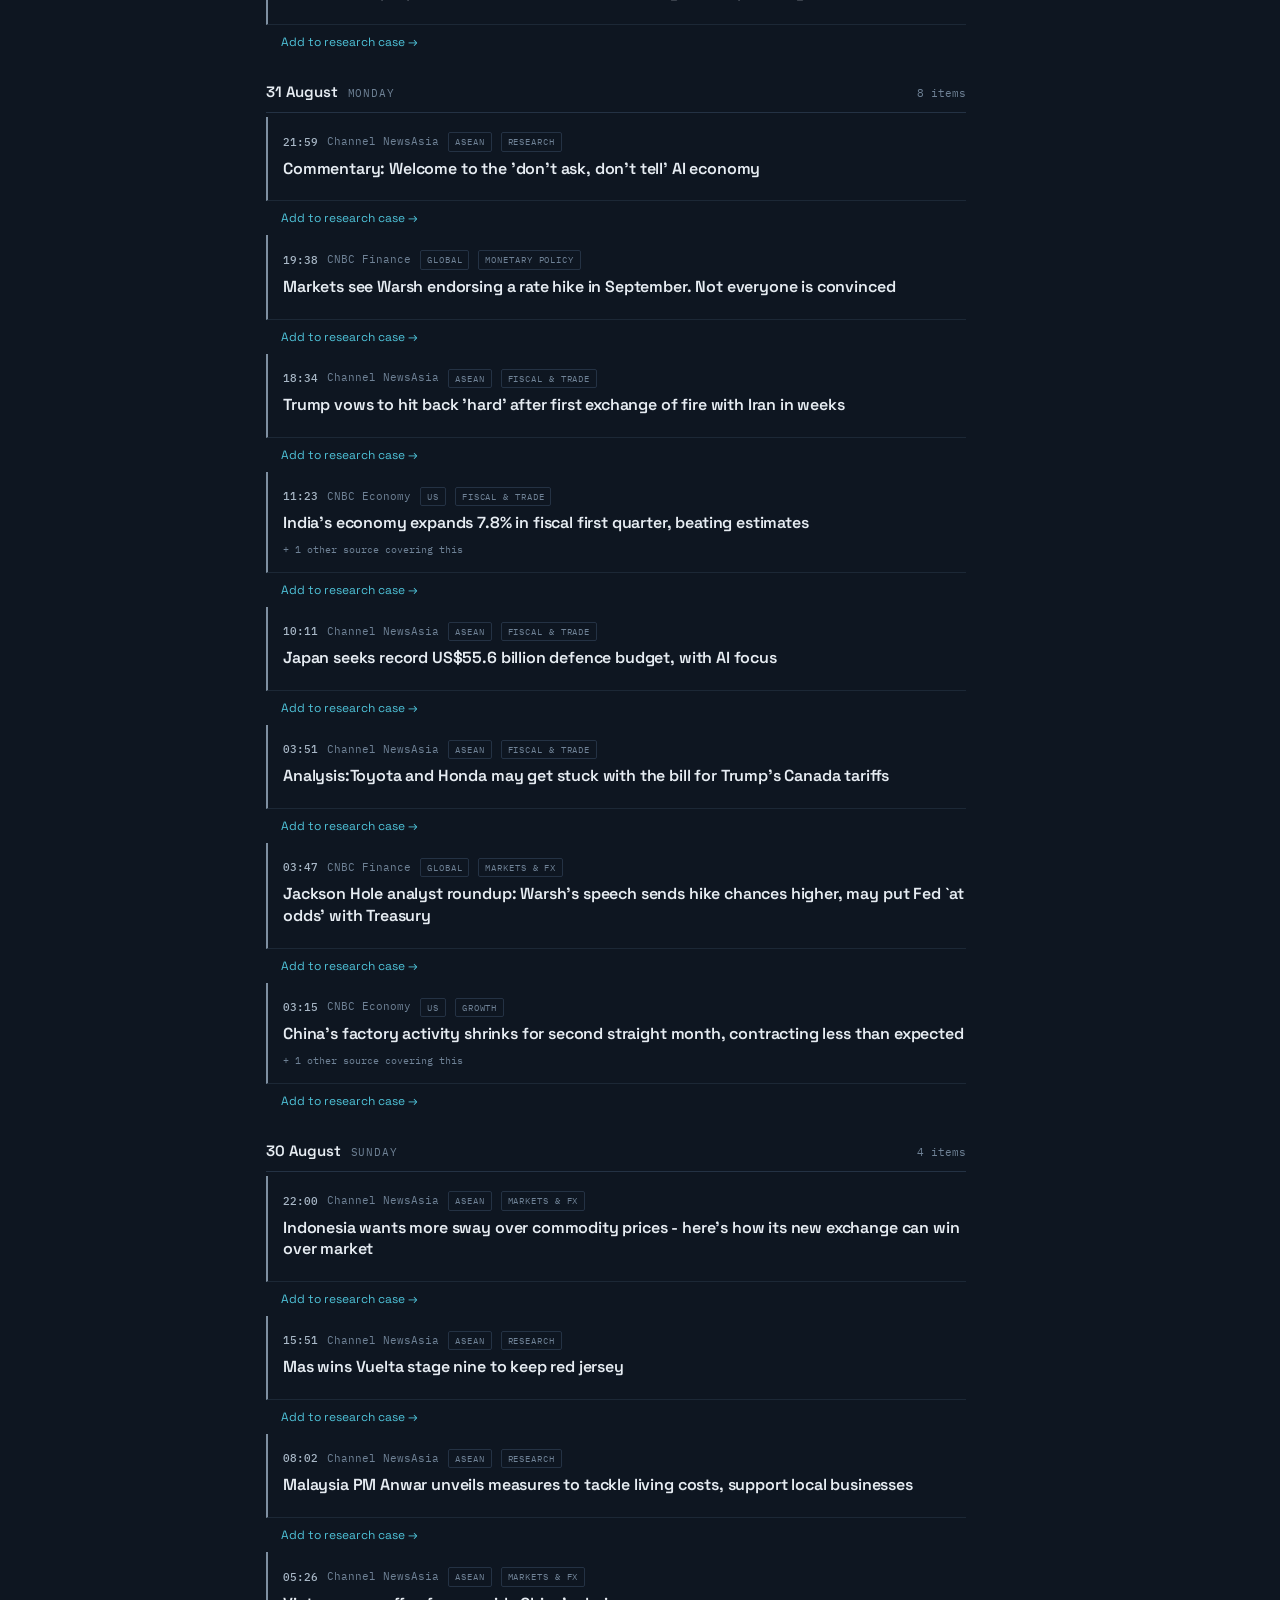
==== commit 25bd7ebc: "Add files via upload" ====
--- a/index.html
+++ b/index.html
@@ -23,32 +23,9 @@
   --dove:#4FC3D9;
   --hold:#7E8FA1;
   --flash:#F2603C;
-  --masthead:rgba(14,22,33,.94);
-  --shadow:rgba(0,0,0,.35);
   --display:"Space Grotesk",-apple-system,BlinkMacSystemFont,"Segoe UI",sans-serif;
   --editorial:"Newsreader",Georgia,"Times New Roman",serif;
   --mono:"IBM Plex Mono",ui-monospace,"SF Mono",Menlo,monospace;
-}
-
-/* ── light theme ──────────────────────────────────────
-   Warm paper rather than white — keeps the editorial feel
-   and is easier on the eye for long reading. The hawk and
-   dove colours are darkened so they stay legible on it. */
-[data-theme="light"]{
-  --ground:#F6F3EC;
-  --panel:#FFFFFF;
-  --panel-2:#EDE8DE;
-  --rule:#D6CFC1;
-  --rule-soft:#E6E0D3;
-  --text:#171F28;
-  --text-2:#47555F;
-  --muted:#7A8792;
-  --hawk:#B26708;
-  --dove:#136F84;
-  --hold:#6E7C88;
-  --flash:#C7431F;
-  --masthead:rgba(246,243,236,.94);
-  --shadow:rgba(60,50,30,.14);
 }
 *{box-sizing:border-box}
 html{-webkit-text-size-adjust:100%}
@@ -63,7 +40,7 @@
 
 /* ── masthead ─────────────────────────────────── */
 .masthead{
-  position:sticky;top:0;z-index:40;background:var(--masthead);
+  position:sticky;top:0;z-index:40;background:rgba(14,22,33,.94);
   backdrop-filter:blur(12px);border-bottom:1px solid var(--rule);
 }
 .masthead-inner{
@@ -214,24 +191,6 @@
 .hotitem:hover .hotbody p{color:var(--text)}
 .hotmeta{font-family:var(--mono);font-size:9.5px;color:var(--muted)}
 
-/* ── theme toggle ─────────────────────────────── */
-.themetoggle{
-  position:fixed;left:20px;bottom:20px;z-index:60;
-  display:flex;align-items:center;gap:7px;
-  padding:7px 12px 7px 10px;border-radius:20px;
-  background:var(--panel);border:1px solid var(--rule);
-  box-shadow:0 2px 10px var(--shadow);
-  font-family:var(--mono);font-size:10.5px;letter-spacing:.08em;
-  text-transform:uppercase;color:var(--muted);
-  transition:color .15s,border-color .15s,transform .15s;
-}
-.themetoggle:hover{color:var(--text);border-color:var(--hold);transform:translateY(-1px)}
-.themetoggle svg{width:13px;height:13px;flex-shrink:0;stroke:currentColor;
-  fill:none;stroke-width:1.7;stroke-linecap:round;stroke-linejoin:round}
-.themetoggle .moon{display:none}
-[data-theme="light"] .themetoggle .moon{display:block}
-[data-theme="light"] .themetoggle .sun{display:none}
-
 .empty{padding:60px 0;text-align:center;color:var(--muted)}
 .empty p{margin:0 0 6px;font-size:14px}
 .empty button{
@@ -254,8 +213,6 @@
   .hot{display:none}
 }
 @media (max-width:760px){
-  .themetoggle{left:auto;right:14px;bottom:14px;padding:8px 11px}
-  .themetoggle span{display:none}
   .masthead-inner{flex-wrap:wrap;gap:10px}
   .searchwrap{max-width:none;order:3;flex-basis:100%}
   .status{margin-left:auto}
@@ -280,6 +237,7 @@
 <header class="masthead">
   <div class="masthead-inner">
     <a class="wordmark" href="#"><b>SEABIT</b><span>global macro, filtered</span></a>
+    <a href="research.html">Research workspace →</a>
     <div class="searchwrap">
       <input id="q" type="search" placeholder="search headlines, banks, indicators…" autocomplete="off" spellcheck="false">
     </div>
@@ -295,6 +253,7 @@
   <aside class="side">
     <div class="fgroup"><h4>Region</h4><div id="f-region"></div></div>
     <div class="fgroup"><h4>Topic</h4><div id="f-topic"></div></div>
+    <div class="fgroup"><h4>Signal</h4><div id="f-bias"></div></div>
   </aside>
 
   <main class="feed" id="feed"></main>
@@ -304,12 +263,6 @@
     <div id="hotlist"></div>
   </aside>
 </div>
-
-<button class="themetoggle" id="themetoggle" aria-label="Switch between light and dark theme">
-  <svg class="sun" viewBox="0 0 24 24" aria-hidden="true"><circle cx="12" cy="12" r="4.2"/><path d="M12 2.6v2.2M12 19.2v2.2M2.6 12h2.2M19.2 12h2.2M5.4 5.4l1.6 1.6M17 17l1.6 1.6M18.6 5.4L17 7M7 17l-1.6 1.6"/></svg>
-  <svg class="moon" viewBox="0 0 24 24" aria-hidden="true"><path d="M20.5 14.6A8.6 8.6 0 0 1 9.4 3.5a8.6 8.6 0 1 0 11.1 11.1z"/></svg>
-  <span id="themelabel">Light</span>
-</button>
 
 <footer><div class="foot-inner">
   <span>SEABIT</span>
@@ -425,11 +378,12 @@
   ["policy","Monetary policy"],["inflation","Inflation"],["growth","Growth"],
   ["labour","Labour"],["markets","Markets & FX"],["fiscal","Fiscal & trade"],["research","Research"]
 ];
-const BIASES = [["hawkish","Hawkish"],["dovish","Dovish"],["neutral","Neutral"]];
-const BIAS_COLOR = {hawkish:"var(--hawk)", dovish:"var(--dove)", neutral:"var(--hold)"};
+const BIASES = [["hawkish","Hawkish"],["dovish","Dovish"],["neutral","Neutral"],["unassessed","Not assessed"]];
+const BIAS_COLOR = {hawkish:"var(--hawk)", dovish:"var(--dove)", neutral:"var(--hold)", unassessed:"var(--hold)"};
 const ARROW = {hawkish:"▲", dovish:"▼", neutral:"■"};
 
-let ITEMS = SEED.slice();
+let ITEMS = [];
+BANKS.length = 0; // No unverified hard-coded policy rates on the live dashboard.
 let live = false;
 let lastFetch = null;
 const state = {q:"", region:null, topic:null, bias:null};
@@ -481,6 +435,7 @@
   };
   build($("#f-region"), REGIONS, "region");
   build($("#f-topic"), TOPICS, "topic");
+  build($("#f-bias"), BIASES, "bias");
 }
 
 /* ── matching ───────────────────────────────── */
@@ -537,8 +492,8 @@
       const topicLabel = (TOPICS.find(t => t[0] === i.topic) || [,i.topic])[1];
       const a = document.createElement("a");
       a.className = "item";
-      a.href = i.url || "#";
-      a.style.setProperty("--bias-c", BIAS_COLOR[i.bias]);
+      a.href = /^https?:\/\//i.test(i.url || '') ? i.url : "#";
+      a.style.setProperty("--bias-c", BIAS_COLOR[i.bias] || 'var(--hold)');
       a.innerHTML = `
         <div class="meta">
           <span class="time">${hh}</span>
@@ -552,6 +507,11 @@
         ${i.why ? `<p class="why"><b>Why it matters</b>${esc(i.why)}</p>` : ""}
         ${i.extra ? `<div class="cluster">+ ${i.extra} other source${i.extra>1?"s":""} covering this</div>` : ""}`;
       feed.appendChild(a);
+      const research = document.createElement('a');
+      research.textContent = 'Add to research case →';
+      research.href = 'research.html?article=' + encodeURIComponent(i.id);
+      research.style.cssText = 'display:block;padding:8px 15px;color:var(--dove);font-size:12px';
+      feed.appendChild(research);
     });
   });
 }
@@ -569,7 +529,7 @@
   ranked.forEach((r, n) => {
     const el = document.createElement("a");
     el.className = "hotitem";
-    el.href = r.i.url || "#";
+    el.href = /^https?:\/\//i.test(r.i.url || '') ? r.i.url : "#";
     el.innerHTML = `<span class="hotrank">${n+1}</span>
       <span class="hotbody"><p>${esc(r.i.title)}</p>
       <span class="hotmeta">${esc(r.i.region)} · ${esc(r.i.source)}</span></span>`;
@@ -590,12 +550,11 @@
   const p = $("#pulse"), t = $("#statustext");
   if (!live){
     p.classList.add("seeded");
-    t.textContent = "seed data · no feed.json";
+    t.textContent = ITEMS.length ? "refresh failed · showing last loaded feed" : "feed unavailable";
     return;
   }
   p.classList.remove("seeded");
-  const mins = Math.floor((Date.now() - lastFetch) / 60000);
-  t.textContent = "live · updated " + (mins < 1 ? "just now" : mins + "m ago");
+  t.textContent = lastFetch ? 'Feed generated ' + new Date(lastFetch).toLocaleString() : 'Feed date unavailable';
 }
 
 async function pull(){
@@ -604,56 +563,19 @@
     if (!r.ok) throw new Error(r.status);
     const data = await r.json();
     const rows = Array.isArray(data) ? data : data.items;
-    if (Array.isArray(rows) && rows.length){
+    if (Array.isArray(rows)){
       ITEMS = rows;
       if (data.banks) { BANKS.length = 0; data.banks.forEach(b => BANKS.push(b)); drawRail(); }
-      live = true; lastFetch = Date.now();
+      live = true; lastFetch = Number.isFinite(Date.parse(data.generated)) ? Date.parse(data.generated) : null;
       render();
-    }
+    } else throw new Error('Invalid feed');
   } catch (e) {
     live = false;
   }
   setStatus();
 }
 
-/* ── theme ──────────────────────────────────────
-   Order of preference: what the user last chose, then
-   what their operating system is set to, then dark.
-   localStorage is wrapped because some embedded
-   previews block it — the toggle still works there,
-   it just forgets the choice on reload. */
-function readStoredTheme(){
-  try { return localStorage.getItem("seabit-theme"); } catch (e) { return null; }
-}
-function storeTheme(t){
-  try { localStorage.setItem("seabit-theme", t); } catch (e) { /* no-op */ }
-}
-
-function applyTheme(theme){
-  if (theme === "light") document.documentElement.setAttribute("data-theme","light");
-  else document.documentElement.removeAttribute("data-theme");
-
-  $("#themelabel").textContent = theme === "light" ? "Dark" : "Light";
-  const meta = document.querySelector('meta[name="theme-color"]');
-  if (meta) meta.setAttribute("content", theme === "light" ? "#F6F3EC" : "#0E1621");
-}
-
-function initTheme(){
-  const stored = readStoredTheme();
-  const prefersLight = window.matchMedia &&
-    window.matchMedia("(prefers-color-scheme: light)").matches;
-  applyTheme(stored || (prefersLight ? "light" : "dark"));
-}
-
-$("#themetoggle").addEventListener("click", () => {
-  const now = document.documentElement.getAttribute("data-theme") === "light"
-    ? "dark" : "light";
-  applyTheme(now);
-  storeTheme(now);
-});
-
 /* ── boot ───────────────────────────────────── */
-initTheme();
 let debounce;
 $("#q").addEventListener("input", e => {
   clearTimeout(debounce);
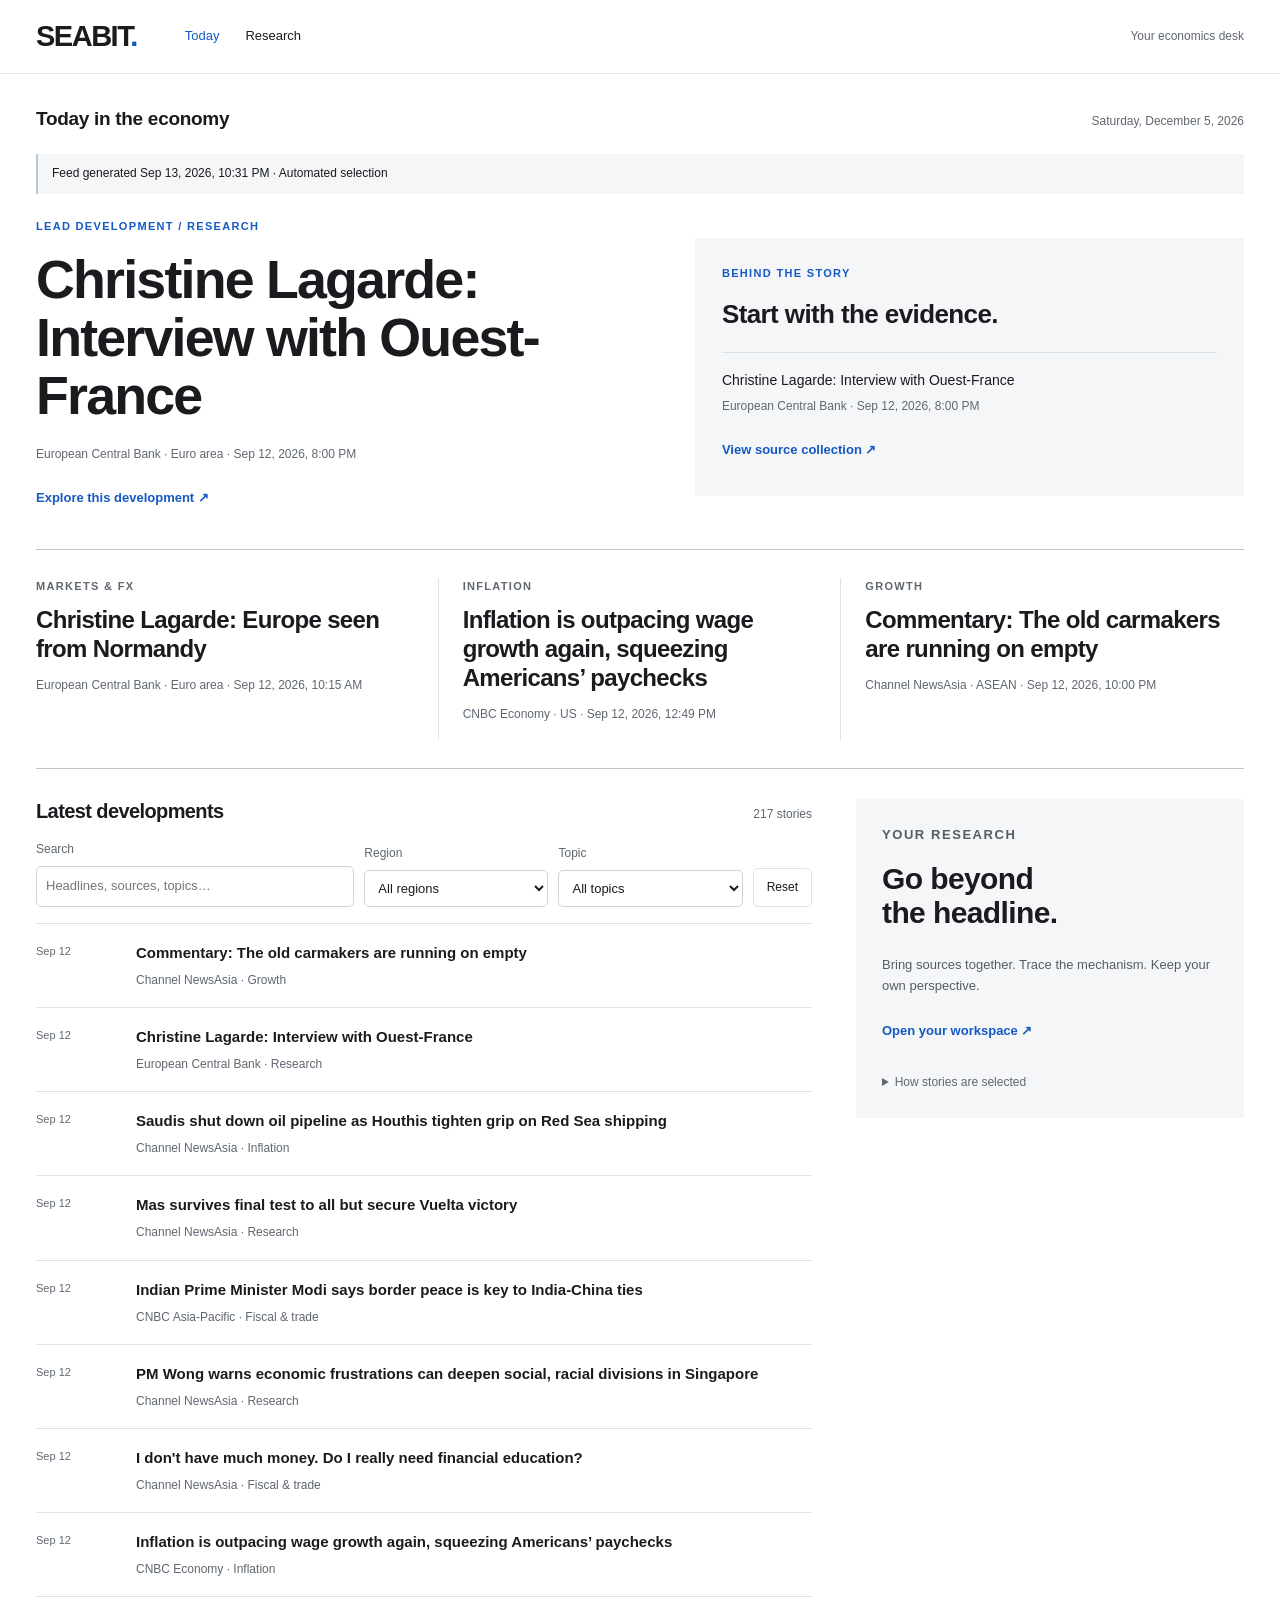
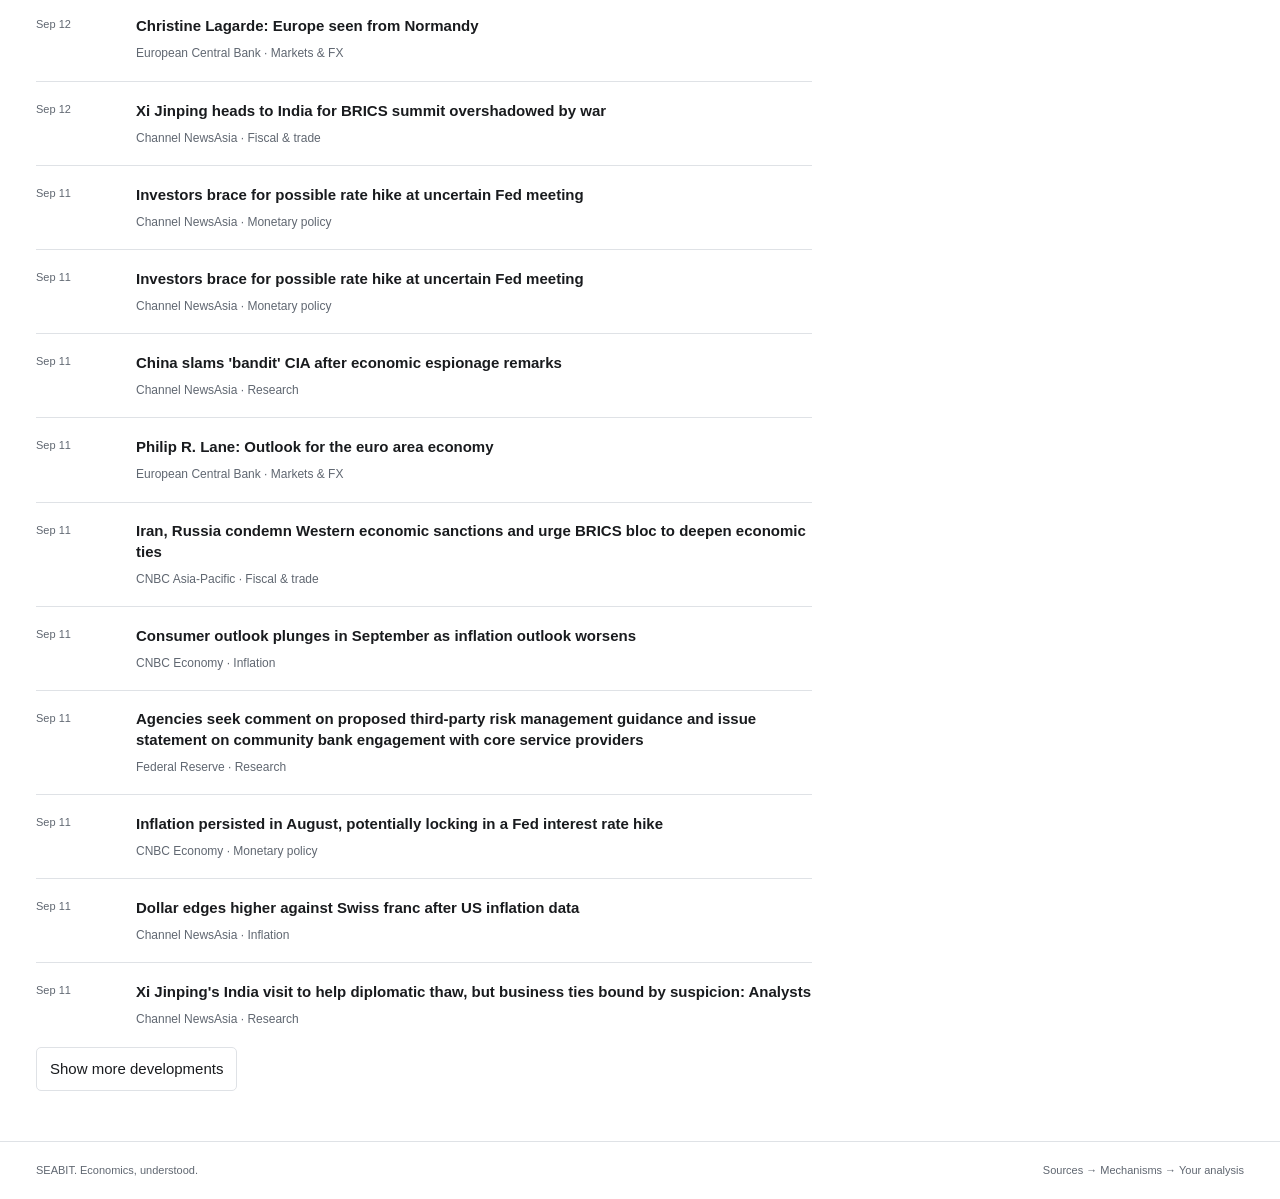
==== commit 54f43a91: "Add files via upload" ====
--- a/index.html
+++ b/index.html
@@ -1,597 +1,10 @@
-<!DOCTYPE html>
-<html lang="en">
-<head>
-<meta charset="utf-8">
-<meta name="viewport" content="width=device-width, initial-scale=1, viewport-fit=cover">
-<title>SEABIT — global macro, filtered</title>
-<meta name="description" content="Every central bank decision, inflation print and policy signal that matters, summarised and grouped by source. Updated daily.">
-<meta name="theme-color" content="#0E1621">
-<link rel="preconnect" href="https://fonts.googleapis.com">
-<link rel="preconnect" href="https://fonts.gstatic.com" crossorigin>
-<link href="https://fonts.googleapis.com/css2?family=Space+Grotesk:wght@400;500;600;700&family=Newsreader:ital,opsz,wght@0,6..72,400;0,6..72,500;1,6..72,400&family=IBM+Plex+Mono:wght@400;500;600&display=swap" rel="stylesheet">
-<style>
-:root{
-  --ground:#0E1621;
-  --panel:#141F2C;
-  --panel-2:#1A2634;
-  --rule:#243244;
-  --rule-soft:#1C2836;
-  --text:#E6ECF2;
-  --text-2:#A9B8C7;
-  --muted:#6F8296;
-  --hawk:#E9A13B;
-  --dove:#4FC3D9;
-  --hold:#7E8FA1;
-  --flash:#F2603C;
-  --display:"Space Grotesk",-apple-system,BlinkMacSystemFont,"Segoe UI",sans-serif;
-  --editorial:"Newsreader",Georgia,"Times New Roman",serif;
-  --mono:"IBM Plex Mono",ui-monospace,"SF Mono",Menlo,monospace;
-}
-*{box-sizing:border-box}
-html{-webkit-text-size-adjust:100%}
-body{
-  margin:0;background:var(--ground);color:var(--text);
-  font-family:var(--display);font-size:15px;line-height:1.5;
-  -webkit-font-smoothing:antialiased;
-}
-a{color:inherit;text-decoration:none}
-button{font:inherit;color:inherit;background:none;border:none;cursor:pointer}
-:focus-visible{outline:2px solid var(--hawk);outline-offset:2px;border-radius:2px}
-
-/* ── masthead ─────────────────────────────────── */
-.masthead{
-  position:sticky;top:0;z-index:40;background:rgba(14,22,33,.94);
-  backdrop-filter:blur(12px);border-bottom:1px solid var(--rule);
-}
-.masthead-inner{
-  max-width:1240px;margin:0 auto;padding:12px 20px;
-  display:flex;align-items:center;gap:18px;
-}
-.wordmark{display:flex;align-items:baseline;gap:9px;flex-shrink:0}
-.wordmark b{font-weight:700;letter-spacing:-.02em;font-size:19px}
-.wordmark span{
-  font-family:var(--mono);font-size:9.5px;letter-spacing:.16em;
-  color:var(--muted);text-transform:uppercase;
-}
-.searchwrap{flex:1;position:relative;max-width:420px;min-width:0}
-.searchwrap input{
-  width:100%;background:var(--panel);border:1px solid var(--rule);
-  border-radius:3px;padding:8px 12px 8px 32px;color:var(--text);
-  font-family:var(--mono);font-size:12.5px;
-}
-.searchwrap input::placeholder{color:var(--muted)}
-.searchwrap input:focus{outline:none;border-color:var(--hold)}
-.searchwrap::before{
-  content:"⌕";position:absolute;left:11px;top:50%;transform:translateY(-50%);
-  color:var(--muted);font-size:15px;pointer-events:none;
-}
-.status{
-  margin-left:auto;display:flex;align-items:center;gap:7px;
-  font-family:var(--mono);font-size:10.5px;color:var(--muted);
-  white-space:nowrap;
-}
-.pulse{
-  width:6px;height:6px;border-radius:50%;background:var(--dove);
-  box-shadow:0 0 0 0 rgba(79,195,217,.6);animation:pulse 2.4s infinite;
-}
-.pulse.seeded{background:var(--hold);animation:none}
-@keyframes pulse{
-  0%{box-shadow:0 0 0 0 rgba(79,195,217,.5)}
-  70%{box-shadow:0 0 0 7px rgba(79,195,217,0)}
-  100%{box-shadow:0 0 0 0 rgba(79,195,217,0)}
-}
-
-/* ── rates rail (the signature) ───────────────── */
-.rail{border-bottom:1px solid var(--rule);background:var(--panel);overflow:hidden}
-.rail-inner{
-  max-width:1240px;margin:0 auto;padding:0 20px;
-  display:flex;overflow-x:auto;scrollbar-width:none;
-}
-.rail-inner::-webkit-scrollbar{display:none}
-.rail-label{
-  flex-shrink:0;display:flex;align-items:center;padding-right:16px;
-  font-family:var(--mono);font-size:9.5px;letter-spacing:.14em;
-  color:var(--muted);text-transform:uppercase;border-right:1px solid var(--rule-soft);
-  margin-right:2px;
-}
-.cb{
-  flex-shrink:0;padding:9px 15px;border-right:1px solid var(--rule-soft);
-  display:flex;flex-direction:column;gap:2px;position:relative;
-}
-.cb::after{
-  content:"";position:absolute;left:0;right:0;bottom:0;height:2px;background:var(--bias-c);
-}
-.cb-name{font-family:var(--mono);font-size:9.5px;letter-spacing:.1em;color:var(--muted)}
-.cb-rate{
-  font-family:var(--mono);font-size:13px;font-weight:600;font-variant-numeric:tabular-nums;
-  display:flex;align-items:center;gap:5px;
-}
-.cb-arrow{font-size:10px;color:var(--bias-c)}
-
-/* ── layout ───────────────────────────────────── */
-.shell{max-width:1240px;margin:0 auto;padding:0 20px;display:grid;
-  grid-template-columns:196px minmax(0,1fr) 244px;gap:30px;align-items:start}
-
-/* ── filters ──────────────────────────────────── */
-.side{position:sticky;top:112px;padding:22px 0 40px}
-.fgroup{margin-bottom:22px}
-.fgroup h4{
-  margin:0 0 8px;font-family:var(--mono);font-size:9.5px;letter-spacing:.15em;
-  color:var(--muted);text-transform:uppercase;font-weight:500;
-}
-.chip{
-  display:block;width:100%;text-align:left;padding:4px 8px;margin-bottom:1px;
-  border-radius:3px;font-size:13px;color:var(--text-2);
-  border-left:2px solid transparent;transition:background .12s,color .12s;
-}
-.chip:hover{background:var(--panel);color:var(--text)}
-.chip.on{background:var(--panel-2);color:var(--text);border-left-color:var(--hawk);font-weight:500}
-.chip em{
-  font-style:normal;float:right;font-family:var(--mono);
-  font-size:10px;color:var(--muted);padding-top:2px;
-}
-
-/* ── feed ─────────────────────────────────────── */
-.feed{padding:22px 0 80px;min-width:0}
-.daybar{
-  display:flex;align-items:baseline;gap:10px;
-  padding:22px 0 9px;margin-bottom:4px;border-bottom:1px solid var(--rule);
-}
-.feed > .daybar:first-child{padding-top:0}
-.daybar h2{margin:0;font-size:15px;font-weight:600;letter-spacing:-.01em}
-.daybar .dow{font-family:var(--mono);font-size:10.5px;color:var(--muted);letter-spacing:.08em}
-.daybar .cnt{margin-left:auto;font-family:var(--mono);font-size:10.5px;color:var(--muted)}
-
-.item{
-  display:block;padding:15px 0 15px 15px;border-bottom:1px solid var(--rule-soft);
-  border-left:2px solid var(--bias-c);position:relative;transition:background .12s;
-}
-.item:hover{background:var(--panel)}
-.meta{display:flex;align-items:center;gap:9px;flex-wrap:wrap;margin-bottom:6px}
-.time{
-  font-family:var(--mono);font-size:11px;font-weight:500;color:var(--text-2);
-  font-variant-numeric:tabular-nums;
-}
-.src{font-family:var(--mono);font-size:10.5px;color:var(--muted)}
-.tag{
-  font-family:var(--mono);font-size:9px;letter-spacing:.1em;text-transform:uppercase;
-  padding:2px 6px;border-radius:2px;border:1px solid var(--rule);color:var(--muted);
-}
-.tag.bias{color:var(--bias-c);border-color:var(--bias-c);opacity:.85}
-.item h3{
-  margin:0 0 6px;font-size:16px;line-height:1.35;font-weight:600;letter-spacing:-.01em;
-}
-.item:hover h3{color:var(--hawk)}
-.sum{margin:0 0 9px;font-size:13.5px;line-height:1.55;color:var(--text-2)}
-.why{
-  margin:0;padding-left:11px;border-left:1px solid var(--rule);
-  font-family:var(--editorial);font-size:14px;line-height:1.55;color:var(--text-2);
-}
-.why b{
-  font-family:var(--mono);font-size:9px;letter-spacing:.12em;text-transform:uppercase;
-  color:var(--muted);display:block;margin-bottom:3px;font-weight:500;
-}
-.cluster{
-  margin-top:8px;font-family:var(--mono);font-size:10px;color:var(--muted);
-}
-
-/* ── hot list ─────────────────────────────────── */
-.hot{position:sticky;top:112px;padding:22px 0 40px}
-.hot h4{
-  margin:0 0 10px;font-family:var(--mono);font-size:9.5px;letter-spacing:.15em;
-  color:var(--muted);text-transform:uppercase;font-weight:500;
-}
-.hotitem{display:flex;gap:10px;padding:9px 0;border-bottom:1px solid var(--rule-soft)}
-.hotrank{
-  font-family:var(--mono);font-size:11px;font-weight:600;color:var(--hawk);
-  flex-shrink:0;width:14px;font-variant-numeric:tabular-nums;
-}
-.hotbody{min-width:0}
-.hotbody p{margin:0 0 3px;font-size:12.5px;line-height:1.4;color:var(--text-2)}
-.hotitem:hover .hotbody p{color:var(--text)}
-.hotmeta{font-family:var(--mono);font-size:9.5px;color:var(--muted)}
-
-.empty{padding:60px 0;text-align:center;color:var(--muted)}
-.empty p{margin:0 0 6px;font-size:14px}
-.empty button{
-  font-family:var(--mono);font-size:11px;color:var(--hawk);
-  border-bottom:1px solid var(--hawk);padding-bottom:1px;
-}
-
-footer{
-  border-top:1px solid var(--rule);margin-top:20px;
-}
-.foot-inner{
-  max-width:1240px;margin:0 auto;padding:20px;
-  font-family:var(--mono);font-size:10.5px;color:var(--muted);
-  display:flex;gap:18px;flex-wrap:wrap;
-}
-
-/* ── responsive ───────────────────────────────── */
-@media (max-width:1080px){
-  .shell{grid-template-columns:174px minmax(0,1fr)}
-  .hot{display:none}
-}
-@media (max-width:760px){
-  .masthead-inner{flex-wrap:wrap;gap:10px}
-  .searchwrap{max-width:none;order:3;flex-basis:100%}
-  .status{margin-left:auto}
-  .shell{grid-template-columns:minmax(0,1fr);gap:0}
-  .side{position:static;padding:16px 0 0;border-bottom:1px solid var(--rule)}
-  .fgroup{margin-bottom:14px}
-  .fgroup > div{display:flex;gap:5px;overflow-x:auto;scrollbar-width:none;padding-bottom:2px}
-  .fgroup > div::-webkit-scrollbar{display:none}
-  .chip{width:auto;flex-shrink:0;white-space:nowrap;border-left:none;
-    border:1px solid var(--rule);padding:4px 10px;font-size:12.5px}
-  .chip.on{border-color:var(--hawk)}
-  .chip em{float:none;margin-left:6px}
-  .item h3{font-size:15px}
-}
-@media (prefers-reduced-motion:reduce){
-  *{animation:none!important;transition:none!important}
-}
-</style>
-</head>
-<body>
-
-<header class="masthead">
-  <div class="masthead-inner">
-    <a class="wordmark" href="#"><b>SEABIT</b><span>global macro, filtered</span></a>
-    <a href="research.html">Research workspace →</a>
-    <div class="searchwrap">
-      <input id="q" type="search" placeholder="search headlines, banks, indicators…" autocomplete="off" spellcheck="false">
-    </div>
-    <div class="status"><span class="pulse" id="pulse"></span><span id="statustext">connecting</span></div>
-  </div>
-</header>
-
-<div class="rail"><div class="rail-inner" id="rail">
-  <div class="rail-label">Policy&nbsp;rates</div>
-</div></div>
-
-<div class="shell">
-  <aside class="side">
-    <div class="fgroup"><h4>Region</h4><div id="f-region"></div></div>
-    <div class="fgroup"><h4>Topic</h4><div id="f-topic"></div></div>
-    <div class="fgroup"><h4>Signal</h4><div id="f-bias"></div></div>
-  </aside>
-
-  <main class="feed" id="feed"></main>
-
-  <aside class="hot">
-    <h4>What's moving</h4>
-    <div id="hotlist"></div>
-  </aside>
-</div>
-
-<footer><div class="foot-inner">
-  <span>SEABIT</span>
-  <span>Aggregated from public central bank, statistical agency and wire sources.</span>
-  <span>No licensed vendor data.</span>
-</div></footer>
-
-<script>
-/* ══════════════════════════════════════════════════════════════
-   SEED FEED
-   Replace by dropping a feed.json next to this file — same shape.
-   The page fetches feed.json on load and every 5 minutes; if it
-   isn't there, it falls back to this embedded array.
-   ══════════════════════════════════════════════════════════════ */
-
-const BANKS = [
-  {code:"FED",  rate:"3.50–3.75", bias:"hawkish", note:"held 29 Jul, 3 dissents to hike"},
-  {code:"ECB",  rate:"2.25",      bias:"hawkish", note:"hiked 25bp Jun, held 23 Jul"},
-  {code:"BOE",  rate:"3.75",      bias:"hawkish", note:"held, 2 votes to hike"},
-  {code:"MAS",  rate:"S$NEER",    bias:"hawkish", note:"tightened Apr and Jul"},
-  {code:"BNM",  rate:"2.75",      bias:"neutral", note:"6th consecutive hold"},
-  {code:"RBA",  rate:"3.60",      bias:"neutral", note:"on hold"},
-  {code:"RBNZ", rate:"2.75",      bias:"dovish",  note:"easing bias retained"},
-  {code:"HKMA", rate:"4.00",      bias:"hawkish", note:"pegged, tracks Fed"}
-];
-
-const SEED = [
-{id:"a1", ts:"2026-08-22T06:40:00+08:00", source:"Bloomberg", extra:2, region:"US", topic:"policy", bias:"hawkish", score:84,
- title:"Jackson Hole preview: Warsh's first keynote lands into a split committee",
- sum:"The symposium runs 27–29 August with the chair's keynote on Friday morning. The July meeting produced three dissents in favour of a hike, the widest split in a decade.",
- why:"Warsh has dropped pre-meeting forward guidance, so the speech carries more information than a normal Jackson Hole address. With no August FOMC, this is the only signal between the July minutes and the 16 September decision."},
-
-{id:"a2", ts:"2026-08-22T05:15:00+08:00", source:"MUFG Research", extra:0, region:"US", topic:"research", bias:"dovish", score:71,
- title:"MUFG pushes first Fed cut into early 2027, lifts tenor forecasts 25–50bp",
- sum:"The desk argues the rates market is in overshoot after negative July payrolls and retail sales, and sees no urgency to hike into what is fundamentally a supply shock.",
- why:"Sell-side is converging on hold-through-2026 while money-market futures still price hike risk. That gap between priced and expected is where the carry is, and it closes on Friday."},
-
-{id:"a3", ts:"2026-08-22T04:30:00+08:00", source:"Reuters", extra:3, region:"Global", topic:"markets", bias:"dovish", score:76,
- title:"Gold holds near $4,356 after two cooling inflation prints compress hike odds",
- sum:"Bullion broke above its 100-day moving average at $4,387 earlier in the week for the first time in over two months before easing back.",
- why:"Lower hike expectations compress real yields, which is the entire mechanism behind the move. The same mechanism reverses on a hawkish keynote, which makes gold the cleanest read on how Friday is received."},
-
-{id:"b1", ts:"2026-08-21T18:20:00+08:00", source:"New Straits Times", extra:2, region:"ASEAN", topic:"growth", bias:"hawkish", score:79,
- title:"Malaysia Q2 GDP confirmed at 6.0%, governor pushes back on hike talk",
- sum:"Final Q2 growth came in above the 5.8% advance estimate, taking first-half growth to 5.7%. Abdul Rasheed said policy will be guided by both growth and inflation, not growth alone.",
- why:"JP Morgan lifted its 2026 forecast to 5.3% and now expects a Q4 hike. The governor's pushback is the clearest signal yet that BNM treats 2025's cut as precautionary rather than as something to unwind on growth alone."},
-
-{id:"b2", ts:"2026-08-21T15:05:00+08:00", source:"The Star", extra:1, region:"ASEAN", topic:"markets", bias:"neutral", score:64,
- title:"Kenanga holds ringgit target at 3.95 to the dollar by year-end",
- sum:"The house reads recent dollar strength as a hawkish detour rather than a change in direction, citing sustained current account surpluses and record foreign currency deposits.",
- why:"A 3.95 target from 4.06 at end-2025 assumes conversion of those FX deposits into ringgit assets. That flow, not the rate differential, is the load-bearing assumption — worth checking against BNM's monthly reserves release."},
-
-{id:"b3", ts:"2026-08-21T11:40:00+08:00", source:"House of Commons Library", extra:0, region:"UK", topic:"inflation", bias:"hawkish", score:70,
- title:"BoE central projection has UK CPI peaking near 3.2% in Q4",
- sum:"June CPI ran at 2.6% against the 2% target. Bank Rate has been held at 3.75% since the June meeting, where two members voted to raise it.",
- why:"The Bank is now forecasting a peak more than a percentage point above target while holding. That combination only works if the energy shock is judged temporary — the September MPC on the 17th is where that judgement gets tested."},
-
-{id:"b4", ts:"2026-08-21T09:10:00+08:00", source:"Federal Reserve", extra:4, region:"US", topic:"policy", bias:"hawkish", score:81,
- title:"July FOMC minutes show three regional presidents pressing for a hike",
- sum:"The record of the 29 July meeting, released Wednesday, details the first three-way dissent in favour of tightening since 2016. Rates were held at 3.50–3.75% for a fifth straight meeting.",
- why:"Dissent counts have predicted direction changes better than dot plots in this cycle. Three is the threshold at which a chair typically has to either absorb the argument publicly or lose control of the message."},
-
-{id:"c1", ts:"2026-08-20T22:15:00+08:00", source:"CNBC", extra:2, region:"ASEAN", topic:"policy", bias:"hawkish", score:77,
- title:"MAS tightening in July was the second consecutive move, and not consensus",
- sum:"The central bank raised the slope of the S$NEER band very slightly on 27 July, a smaller adjustment than April's. Most economists polled had expected no change.",
- why:"Two straight tightenings with core inflation at only 1.6% says MAS is managing imported cost pass-through with a lag rather than reacting to the current print. That is a different reaction function to the one most models assume."},
-
-{id:"c2", ts:"2026-08-20T16:30:00+08:00", source:"European Central Bank", extra:3, region:"Euro area", topic:"policy", bias:"hawkish", score:80,
- title:"September ECB move close to fully priced as energy pass-through builds",
- sum:"The deposit rate sits at 2.25% after June's first hike since 2023 and July's hold. Staff project headline inflation averaging 3.0% in 2026 against growth of just 0.8%.",
- why:"Three per cent inflation on 0.8% growth is a stagflationary split, and the Council has explicitly refused to give guidance. Watch the September projections round on the 10th rather than the statement language."},
-
-{id:"c3", ts:"2026-08-20T13:00:00+08:00", source:"Bureau of Labor Statistics", extra:2, region:"US", topic:"labour", bias:"dovish", score:74,
- title:"July retail sales fell 0.6% against consensus of roughly flat",
- sum:"The miss followed negative payrolls in the same month. Preliminary August consumer sentiment printed 51.0.",
- why:"Headline CPI at 3.4% alongside a consumer that is visibly cracking is the exact configuration that splits a committee. It also means the hawks' case rests on inflation persistence, not on demand."},
-
-{id:"c4", ts:"2026-08-20T10:45:00+08:00", source:"Department of Statistics Malaysia", extra:1, region:"ASEAN", topic:"inflation", bias:"neutral", score:62,
- title:"Malaysian headline inflation steady near 1.9% in the second quarter",
- sum:"BNM's full-year range remains 1.5–2.5%. Producer prices have run hotter, which several houses flag as the pass-through risk to watch.",
- why:"Inflation this contained is why BNM can sit through a 6% growth print. The signal to track is PPI-to-CPI transmission, which historically runs two to three quarters in Malaysia — putting any pass-through in Q4."},
-
-{id:"d1", ts:"2026-08-19T20:00:00+08:00", source:"Monetary Authority of Singapore", extra:1, region:"ASEAN", topic:"inflation", bias:"hawkish", score:68,
- title:"Singapore core inflation picked up to 1.6% in June from 1.4%",
- sum:"Headline ran at 1.9%, the highest since September 2024. Transport contributed 7.5% and services ticked up on airfares and holiday costs.",
- why:"Core is still near the bottom of the 1.5–2.5% forecast range, so July's tightening was pre-emptive rather than reactive. MAS expects core to step up from July and stay elevated into 2027."},
-
-{id:"d2", ts:"2026-08-19T14:20:00+08:00", source:"Ministry of Trade and Industry", extra:0, region:"ASEAN", topic:"growth", bias:"hawkish", score:66,
- title:"Singapore Q2 growth of 5.7% beat expectations despite the oil disruption",
- sum:"Weakness in oil-related sectors was more than offset by technology-related output. The positive output gap is now projected to widen rather than narrow.",
- why:"MAS explicitly cited the widening output gap as the reason for tightening again. Domestic demand pressure, not just imported costs, is now in the reaction function."},
-
-{id:"d3", ts:"2026-08-19T09:30:00+08:00", source:"Bank Negara Malaysia", extra:2, region:"ASEAN", topic:"policy", bias:"neutral", score:69,
- title:"Next OPR decision set for 3 September after six straight holds",
- sum:"The rate has stood at 2.75% since the 25bp cut in July 2025. BNM's growth forecast range remains 4–5% for the year.",
- why:"Consensus is for another hold, but the Q2 print has broken the unanimity — ANZ and JP Morgan now sit on the hike side. The statement language on 'appropriate' versus 'supportive' is the tell."},
-
-{id:"e1", ts:"2026-08-18T17:00:00+08:00", source:"Reuters", extra:3, region:"Global", topic:"fiscal", bias:"neutral", score:73,
- title:"Strait of Hormuz constraints keep energy above pre-conflict levels",
- sum:"Shipping has been restricted since late February. Central banks from Frankfurt to Singapore now cite the same shock in their statements.",
- why:"This is the single common variable across every policy statement this quarter, which makes cross-bank divergence a question of how each one weighs a supply shock — not of differing views on the shock itself."},
-
-{id:"e2", ts:"2026-08-18T11:15:00+08:00", source:"Bureau of Labor Statistics", extra:1, region:"US", topic:"inflation", bias:"dovish", score:72,
- title:"July PPI unchanged on the month, annual rate down to 4.7% from 5.5%",
- sum:"Consensus had looked for a 0.2% monthly gain. July CPI rose 0.1% month on month.",
- why:"Two consecutive cooling prints are what drove September hike odds sharply lower. Producer prices leading consumer prices down is the sequencing the doves need, and it is now visible in the data rather than just the forecast."}
-];
-
-/* ══════════════════════════════════════════════════════════════ */
-
-const REGIONS = ["US","Euro area","UK","ASEAN","Global"];
-const TOPICS = [
-  ["policy","Monetary policy"],["inflation","Inflation"],["growth","Growth"],
-  ["labour","Labour"],["markets","Markets & FX"],["fiscal","Fiscal & trade"],["research","Research"]
-];
-const BIASES = [["hawkish","Hawkish"],["dovish","Dovish"],["neutral","Neutral"],["unassessed","Not assessed"]];
-const BIAS_COLOR = {hawkish:"var(--hawk)", dovish:"var(--dove)", neutral:"var(--hold)", unassessed:"var(--hold)"};
-const ARROW = {hawkish:"▲", dovish:"▼", neutral:"■"};
-
-let ITEMS = [];
-BANKS.length = 0; // No unverified hard-coded policy rates on the live dashboard.
-let live = false;
-let lastFetch = null;
-const state = {q:"", region:null, topic:null, bias:null};
-
-const $ = s => document.querySelector(s);
-const esc = s => String(s).replace(/[&<>"]/g, c => ({"&":"&amp;","<":"&lt;",">":"&gt;",'"':"&quot;"}[c]));
-
-/* ── rates rail ─────────────────────────────── */
-function drawRail(){
-  const rail = $("#rail");
-  rail.querySelectorAll(".cb").forEach(n => n.remove());
-  BANKS.forEach(b => {
-    const el = document.createElement("div");
-    el.className = "cb";
-    el.style.setProperty("--bias-c", BIAS_COLOR[b.bias]);
-    el.title = b.note;
-    el.innerHTML = `<span class="cb-name">${esc(b.code)}</span>
-      <span class="cb-rate">${esc(b.rate)}<span class="cb-arrow">${ARROW[b.bias]}</span></span>`;
-    rail.appendChild(el);
-  });
-}
-
-/* ── filters ────────────────────────────────── */
-function counts(key){
-  const base = ITEMS.filter(i => match(i, {...state, [key]:null}));
-  const m = {};
-  base.forEach(i => { m[i[key]] = (m[i[key]] || 0) + 1; });
-  return m;
-}
-
-function drawFilters(){
-  const build = (host, opts, key) => {
-    const c = counts(key);
-    host.innerHTML = "";
-    const all = document.createElement("button");
-    all.className = "chip" + (state[key] === null ? " on" : "");
-    all.textContent = "All";
-    all.onclick = () => { state[key] = null; render(); };
-    host.appendChild(all);
-    opts.forEach(o => {
-      const [val, label] = Array.isArray(o) ? o : [o, o];
-      const n = c[val] || 0;
-      const b = document.createElement("button");
-      b.className = "chip" + (state[key] === val ? " on" : "");
-      b.innerHTML = `${esc(label)}<em>${n}</em>`;
-      b.onclick = () => { state[key] = state[key] === val ? null : val; render(); };
-      host.appendChild(b);
-    });
-  };
-  build($("#f-region"), REGIONS, "region");
-  build($("#f-topic"), TOPICS, "topic");
-  build($("#f-bias"), BIASES, "bias");
-}
-
-/* ── matching ───────────────────────────────── */
-function match(i, s){
-  if (s.region && i.region !== s.region) return false;
-  if (s.topic && i.topic !== s.topic) return false;
-  if (s.bias && i.bias !== s.bias) return false;
-  if (s.q){
-    const hay = (i.title + " " + i.sum + " " + i.why + " " + i.source + " " +
-                 i.region + " " + i.topic).toLowerCase();
-    if (!s.q.toLowerCase().split(/\s+/).filter(Boolean).every(t => hay.includes(t))) return false;
-  }
-  return true;
-}
-
-/* ── feed ───────────────────────────────────── */
-const DOW = ["Sunday","Monday","Tuesday","Wednesday","Thursday","Friday","Saturday"];
-const MON = ["January","February","March","April","May","June","July",
-             "August","September","October","November","December"];
-
-function dayKey(d){ return d.getFullYear()+"-"+d.getMonth()+"-"+d.getDate(); }
-
-function renderFeed(){
-  const feed = $("#feed");
-  const list = ITEMS.filter(i => match(i, state))
-                    .sort((a,b) => new Date(b.ts) - new Date(a.ts));
-  feed.innerHTML = "";
-
-  if (!list.length){
-    feed.innerHTML = `<div class="empty"><p>Nothing matches those filters.</p>
-      <button onclick="clearAll()">Clear all filters</button></div>`;
-    return;
-  }
-
-  let cur = null;
-  const groups = [];
-  list.forEach(i => {
-    const d = new Date(i.ts), k = dayKey(d);
-    if (k !== cur){ cur = k; groups.push({d, items:[]}); }
-    groups[groups.length-1].items.push(i);
-  });
-
-  groups.forEach(g => {
-    const bar = document.createElement("div");
-    bar.className = "daybar";
-    bar.innerHTML = `<h2>${g.d.getDate()} ${MON[g.d.getMonth()]}</h2>
-      <span class="dow">${DOW[g.d.getDay()].toUpperCase()}</span>
-      <span class="cnt">${g.items.length} item${g.items.length>1?"s":""}</span>`;
-    feed.appendChild(bar);
-
-    g.items.forEach(i => {
-      const d = new Date(i.ts);
-      const hh = String(d.getHours()).padStart(2,"0") + ":" + String(d.getMinutes()).padStart(2,"0");
-      const topicLabel = (TOPICS.find(t => t[0] === i.topic) || [,i.topic])[1];
-      const a = document.createElement("a");
-      a.className = "item";
-      a.href = /^https?:\/\//i.test(i.url || '') ? i.url : "#";
-      a.style.setProperty("--bias-c", BIAS_COLOR[i.bias] || 'var(--hold)');
-      a.innerHTML = `
-        <div class="meta">
-          <span class="time">${hh}</span>
-          <span class="src">${esc(i.source)}</span>
-          <span class="tag">${esc(i.region)}</span>
-          <span class="tag">${esc(topicLabel)}</span>
-          ${i.bias && i.bias !== "neutral" ? `<span class="tag bias">${esc(i.bias)}</span>` : ""}
-        </div>
-        <h3>${esc(i.title)}</h3>
-        ${i.sum ? `<p class="sum">${esc(i.sum)}</p>` : ""}
-        ${i.why ? `<p class="why"><b>Why it matters</b>${esc(i.why)}</p>` : ""}
-        ${i.extra ? `<div class="cluster">+ ${i.extra} other source${i.extra>1?"s":""} covering this</div>` : ""}`;
-      feed.appendChild(a);
-      const research = document.createElement('a');
-      research.textContent = 'Add to research case →';
-      research.href = 'research.html?article=' + encodeURIComponent(i.id);
-      research.style.cssText = 'display:block;padding:8px 15px;color:var(--dove);font-size:12px';
-      feed.appendChild(research);
-    });
-  });
-}
-
-/* ── hot list ───────────────────────────────── */
-function renderHot(){
-  const host = $("#hotlist");
-  const now = Date.now();
-  const ranked = ITEMS.map(i => {
-    const hrs = (now - new Date(i.ts)) / 3.6e6;
-    return {i, heat: (i.score + (i.extra || 0) * 6) * Math.exp(-hrs / 60)};
-  }).sort((a,b) => b.heat - a.heat).slice(0, 6);
-
-  host.innerHTML = "";
-  ranked.forEach((r, n) => {
-    const el = document.createElement("a");
-    el.className = "hotitem";
-    el.href = /^https?:\/\//i.test(r.i.url || '') ? r.i.url : "#";
-    el.innerHTML = `<span class="hotrank">${n+1}</span>
-      <span class="hotbody"><p>${esc(r.i.title)}</p>
-      <span class="hotmeta">${esc(r.i.region)} · ${esc(r.i.source)}</span></span>`;
-    host.appendChild(el);
-  });
-}
-
-function clearAll(){
-  state.q = ""; state.region = null; state.topic = null; state.bias = null;
-  $("#q").value = "";
-  render();
-}
-
-function render(){ drawFilters(); renderFeed(); renderHot(); }
-
-/* ── live refresh ───────────────────────────── */
-function setStatus(){
-  const p = $("#pulse"), t = $("#statustext");
-  if (!live){
-    p.classList.add("seeded");
-    t.textContent = ITEMS.length ? "refresh failed · showing last loaded feed" : "feed unavailable";
-    return;
-  }
-  p.classList.remove("seeded");
-  t.textContent = lastFetch ? 'Feed generated ' + new Date(lastFetch).toLocaleString() : 'Feed date unavailable';
-}
-
-async function pull(){
-  try {
-    const r = await fetch("feed.json", {cache:"no-store"});
-    if (!r.ok) throw new Error(r.status);
-    const data = await r.json();
-    const rows = Array.isArray(data) ? data : data.items;
-    if (Array.isArray(rows)){
-      ITEMS = rows;
-      if (data.banks) { BANKS.length = 0; data.banks.forEach(b => BANKS.push(b)); drawRail(); }
-      live = true; lastFetch = Number.isFinite(Date.parse(data.generated)) ? Date.parse(data.generated) : null;
-      render();
-    } else throw new Error('Invalid feed');
-  } catch (e) {
-    live = false;
-  }
-  setStatus();
-}
-
-/* ── boot ───────────────────────────────────── */
-let debounce;
-$("#q").addEventListener("input", e => {
-  clearTimeout(debounce);
-  debounce = setTimeout(() => { state.q = e.target.value.trim(); render(); }, 110);
-});
-document.addEventListener("keydown", e => {
-  if (e.key === "/" && document.activeElement !== $("#q")){ e.preventDefault(); $("#q").focus(); }
-  if (e.key === "Escape" && document.activeElement === $("#q")) $("#q").blur();
-});
-
-drawRail();
-render();
-setStatus();
-pull();
-setInterval(pull, 300000);
-setInterval(setStatus, 30000);
-</script>
-</body>
-</html>
+<!doctype html>
+<html lang="en"><head><meta charset="utf-8"><meta name="viewport" content="width=device-width,initial-scale=1"><meta name="referrer" content="no-referrer"><meta name="description" content="Economic developments, connected sources and a workspace for understanding the mechanisms behind the news."><meta name="theme-color" content="#ffffff"><title>SEABIT — Today in the economy</title><link rel="stylesheet" href="editorial.css?v=2"><script src="today.js?v=2" defer></script></head>
+<body><a class="skip" href="#main">Skip to content</a>
+<header class="masthead"><a class="brand" href="index.html">SEABIT<span>.</span></a><nav aria-label="Main navigation"><a href="index.html" aria-current="page">Today</a><a href="research.html">Research</a></nav><span class="mast-note">Your economics desk</span></header>
+<main id="main" class="page"><section id="today"><div class="page-heading"><h1>Today in the economy</h1><p id="edition"></p></div><p id="feed-state" class="notice" role="status">Loading economic developments…</p>
+<section id="lead" class="lead" aria-label="Lead development"></section><section id="secondary" class="secondary" aria-label="More developments"></section>
+<div class="lower"><section><div class="section-heading"><h2>Latest developments</h2><span id="result-count" class="muted"></span></div><form id="filters" class="filters" role="search"><label class="search-label">Search<input id="query" type="search" placeholder="Headlines, sources, topics…"></label><label>Region<select id="region"><option value="">All regions</option></select></label><label>Topic<select id="topic"><option value="">All topics</option></select></label><button type="reset">Reset</button></form><div id="latest"></div><button id="more" hidden>Show more developments</button></section>
+<aside class="research-callout"><p class="eyebrow">Your research</p><h2>Go beyond<br>the headline.</h2><p>Bring sources together. Trace the mechanism. Keep your own perspective.</p><a class="text-link" href="research.html">Open your workspace ↗</a><details><summary>How stories are selected</summary><p>Stories from the latest publication day are ranked by the feed’s source-weight and coverage score. This is an automated selection, not an editorial assessment. The latest list is chronological.</p></details></aside></div></section>
+<section id="reader" hidden aria-labelledby="reader-title"><button id="back" class="text-link">← Back to Today</button><div class="reading-grid"><article><p id="reader-topic" class="eyebrow"></p><h1 id="reader-title" class="reading-title" tabindex="-1"></h1><p id="reader-meta" class="meta"></p><div id="reader-copy" class="reading-copy"></div><a id="original" class="text-link" target="_blank" rel="noopener noreferrer">Read the original source ↗</a><div id="reader-chart"></div></article><aside class="tool-panel"><div class="tool-tabs" aria-label="Story tools"><button type="button" data-story-tab="sources" aria-pressed="true">Sources</button><button type="button" data-story-tab="ask" aria-pressed="false">Ask</button></div><section id="story-sources"><h2>Behind the story</h2><div id="reader-sources"></div><a id="research-link" class="primary link-button">Add to research case</a><p class="muted">Your notes and analysis are private in Research.</p></section><section id="story-ask" hidden><h2>Ask about this story</h2><p>AI chat is not connected yet.</p><p class="muted">The planned assistant will use the current article and the notes or files you choose. No material is sent to an AI service.</p><a id="ask-research-link" class="text-link">Keep your question in a case ↗</a></section></aside></div></section></main>
+<footer class="footer"><span>SEABIT. Economics, understood.</span><span>Sources → Mechanisms → Your analysis</span></footer></body></html>
--- a/editorial.css
+++ b/editorial.css
@@ -0,0 +1,4 @@
+:root{color-scheme:light;--ink:#191b1e;--muted:#606771;--blue:#1559c3;--line:#dfe2e6;--paper:#fff;--soft:#f5f6f8;font-family:-apple-system,BlinkMacSystemFont,"Segoe UI",Arial,sans-serif;color:var(--ink);background:var(--paper);font-size:15px;line-height:1.6}*{box-sizing:border-box}body{margin:0}a{color:inherit;text-decoration:none}button,input,select,textarea{font:inherit}button{background:none;border:1px solid var(--line);border-radius:5px;padding:9px 13px;color:var(--ink);cursor:pointer}button:hover{border-color:#93a4bc}button:disabled{opacity:.55;cursor:wait}a:hover{color:var(--blue)}:focus-visible{outline:2px solid var(--blue);outline-offset:4px}input,select,textarea{width:100%;border:1px solid #cdd3dc;border-radius:5px;background:white;color:var(--ink);padding:10px 12px}textarea{resize:vertical;min-height:100px}label{display:block;font-size:12px;color:var(--muted);margin:12px 0}label input,label textarea,label select{display:block;margin-top:7px}h1,h2,h3,p{margin-top:0}h2{font-size:23px;line-height:1.23;letter-spacing:-.6px;font-weight:650}h3{font-size:17px;line-height:1.35;font-weight:600}p{margin-bottom:16px}main{min-height:65vh}[hidden]{display:none!important}.masthead{max-width:1300px;margin:auto;padding:22px 36px;display:flex;gap:48px;align-items:center;border-bottom:1px solid var(--line)}.brand{font-size:29px;font-weight:800;letter-spacing:-1.5px;line-height:1}.brand span{color:var(--blue)}nav{display:flex;gap:26px;font-size:13px}nav a[aria-current=page]{color:var(--blue)}.mast-note{margin-left:auto;font-size:12px;color:var(--muted)}.page{max-width:1300px;padding:30px 36px 50px;margin:auto}.page-heading{display:flex;align-items:baseline;justify-content:space-between;gap:20px;margin-bottom:20px}.page-heading h1{font-size:19px;font-weight:600;letter-spacing:-.3px;margin:0}.page-heading p{font-size:12px;color:var(--muted);margin:0}.notice:not(:empty){font-size:12px;background:var(--soft);padding:10px 14px;border-left:2px solid #b7c7dc;margin-bottom:24px}.notice:empty{display:none}.eyebrow{text-transform:uppercase;letter-spacing:.12em;font-size:11px;font-weight:650;color:var(--blue);margin-bottom:16px}.meta,.muted{font-size:12px;color:var(--muted)}.text-link{display:inline-block;color:var(--blue);font-size:13px;font-weight:600;border:0;padding:8px 0}.primary{background:var(--ink);color:#fff;border-color:var(--ink);font-weight:550}.primary:hover{background:#303844;color:#fff}.link-button{display:inline-block;border-radius:5px;padding:10px 14px;font-size:13px}.lead{display:grid;grid-template-columns:1.12fr 1fr;gap:44px;padding-bottom:32px;border-bottom:1px solid #bdc3ca}.lead:empty{display:none}.headline{font-size:clamp(34px,4.2vw,56px);line-height:1.075;letter-spacing:-1.8px;font-weight:700;margin:0 0 20px;overflow-wrap:anywhere}.headline button,.story-title button{font:inherit;font-weight:inherit;letter-spacing:inherit;line-height:inherit;text-align:left;padding:0;border:0;border-radius:0}.headline button:hover,.story-title button:hover{color:var(--blue)}.deck{font-size:16px;line-height:1.65;color:#505964;max-width:600px}.source-feature{background:var(--soft);padding:27px;align-self:center;min-width:0}.source-feature h2{font-size:26px}.source-row{padding:16px 0;border-top:1px solid #dbe0e6;font-size:14px;overflow-wrap:anywhere}.source-row p{margin:5px 0 0}.source-feature .source-row:last-child{padding-bottom:0}.secondary{display:grid;grid-template-columns:repeat(3,minmax(0,1fr));padding:28px 0;border-bottom:1px solid #bdc3ca;gap:0}.secondary:empty{display:none}.secondary article{padding:0 24px;border-right:1px solid var(--line);min-width:0}.secondary article:first-child{padding-left:0}.secondary article:last-child{padding-right:0;border:0}.secondary .eyebrow{color:var(--muted);margin-bottom:11px}.story-title{font-size:24px;line-height:1.2;letter-spacing:-.65px;margin-bottom:12px;overflow-wrap:anywhere}.secondary .deck{font-size:13px;line-height:1.6}.lower{display:grid;grid-template-columns:minmax(0,2fr) minmax(230px,1fr);gap:44px;padding-top:30px}.section-heading{display:flex;align-items:baseline;justify-content:space-between;gap:14px}.section-heading h2{font-size:20px}.filters{display:flex;align-items:flex-end;gap:10px;flex-wrap:wrap;padding-bottom:16px}.filters label{margin:0;flex:1 1 125px}.filters .search-label{flex:2 1 200px}.filters input,.filters select{font-size:13px;padding:9px}.filters button{font-size:12px}.latest-row{display:grid;grid-template-columns:82px 1fr;gap:18px;border-top:1px solid var(--line);padding:17px 0}.latest-row time{font-size:11px;color:var(--muted);padding-top:2px}.latest-row button{padding:0;border:0;font-weight:550;font-size:15px;line-height:1.4;text-align:left}.latest-row .meta{margin:6px 0 0}.research-callout{background:var(--soft);padding:26px;align-self:start}.research-callout h2{font-size:30px;line-height:1.15}.research-callout p{font-size:13px;color:#545d67}details{font-size:12px;color:var(--muted);margin-top:23px}summary{cursor:pointer}details p{margin-top:10px}.footer{max-width:1300px;margin:auto;padding:20px 36px;border-top:1px solid var(--line);display:flex;justify-content:space-between;gap:20px;font-size:11px;color:var(--muted)}.reading-grid{display:grid;grid-template-columns:minmax(0,1fr) 320px;gap:48px;margin-top:28px}.reading-title{font-size:clamp(30px,4vw,48px);line-height:1.13;letter-spacing:-1.4px;overflow-wrap:anywhere}.reading-copy{font-size:17px;line-height:1.8;max-width:700px;margin:25px 0}.reading-copy h2{font-size:20px;margin-top:28px}.tool-panel{background:var(--soft);padding:22px;align-self:start;position:sticky;top:20px;min-width:0}.tool-panel h2{font-size:18px;letter-spacing:-.3px}.tool-tabs{display:flex;gap:20px;border-bottom:1px solid #d3dae3;margin-bottom:22px}.tool-tabs button{font-size:13px;border:0;border-radius:0;padding:0 0 12px}.tool-tabs button[aria-pressed=true]{color:var(--blue);border-bottom:2px solid var(--blue)}.tool-panel .link-button{margin:20px 0 12px}.chart{background:var(--soft);padding:25px;margin:0;min-width:0}.chart h2{font-size:17px;letter-spacing:-.3px}.chart svg{display:block;width:100%;height:240px}.chart figcaption{font-size:11px;color:var(--muted);margin-top:10px}.chart a{color:var(--blue)}.empty{padding:35px 0;color:var(--muted)}.skip{position:absolute;left:10px;top:-100px;background:#fff;padding:10px;z-index:100}.skip:focus{top:10px}
+@media(max-width:900px){.reading-grid{grid-template-columns:minmax(0,1fr) 280px;gap:25px}.lead{gap:26px}.lower{gap:25px}.secondary article{padding:0 16px}}
+@media(max-width:700px){.masthead{padding:20px;gap:28px;flex-wrap:wrap}.mast-note{display:none}.page{padding:24px 20px 36px}.page-heading{flex-wrap:wrap;gap:7px}.lead,.lower,.reading-grid{grid-template-columns:1fr;gap:26px}.headline{font-size:38px;letter-spacing:-1.25px}.secondary{grid-template-columns:1fr;padding:0}.secondary article,.secondary article:first-child,.secondary article:last-child{padding:23px 0;border:0;border-bottom:1px solid var(--line)}.secondary article:last-child{border-bottom:0}.source-feature{padding:22px}.tool-panel{position:static}.footer{padding:20px;flex-wrap:wrap}.latest-row{grid-template-columns:65px 1fr;gap:12px}.filters input,.filters select,input,textarea,select{font-size:16px}.chart{padding:18px}.story-title{font-size:25px}button,.text-link{min-height:42px}.tool-tabs{gap:26px}}
+@media(prefers-reduced-motion:reduce){*{scroll-behavior:auto!important}}
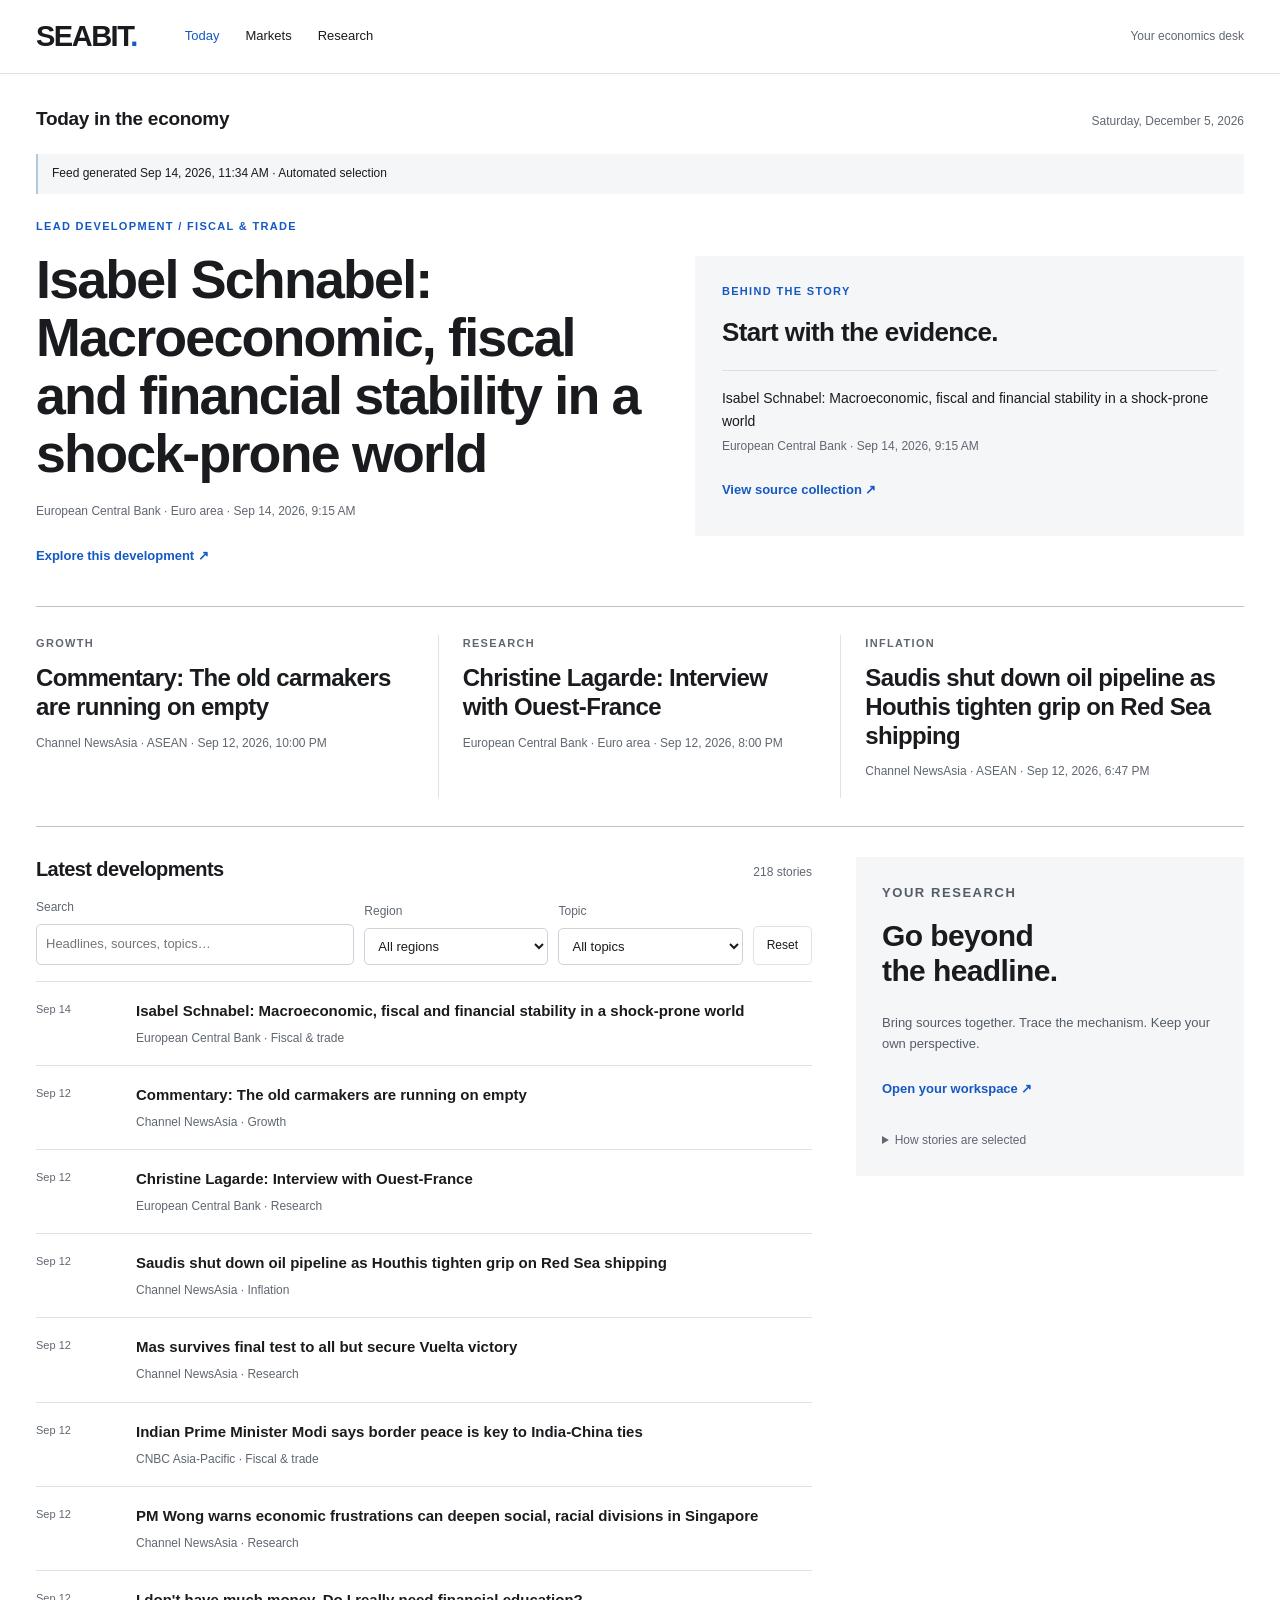
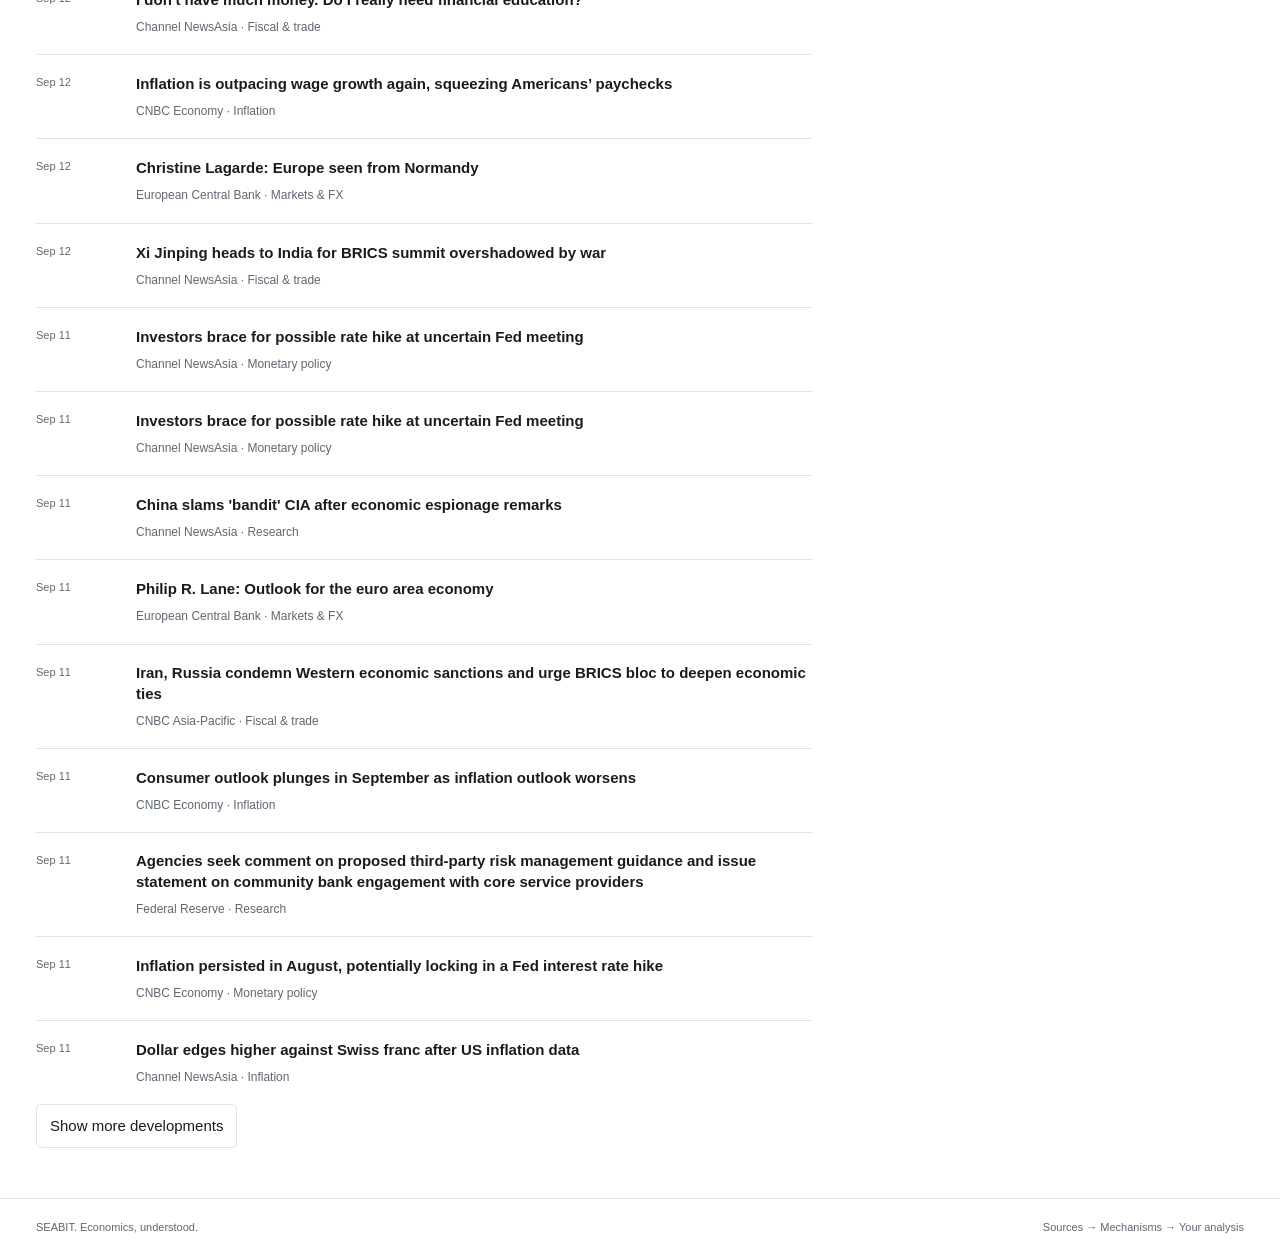
==== commit 39a9a5be: "Add files via upload" ====
--- a/index.html
+++ b/index.html
@@ -1,7 +1,7 @@
 <!doctype html>
 <html lang="en"><head><meta charset="utf-8"><meta name="viewport" content="width=device-width,initial-scale=1"><meta name="referrer" content="no-referrer"><meta name="description" content="Economic developments, connected sources and a workspace for understanding the mechanisms behind the news."><meta name="theme-color" content="#ffffff"><title>SEABIT — Today in the economy</title><link rel="stylesheet" href="editorial.css?v=2"><script src="today.js?v=2" defer></script></head>
 <body><a class="skip" href="#main">Skip to content</a>
-<header class="masthead"><a class="brand" href="index.html">SEABIT<span>.</span></a><nav aria-label="Main navigation"><a href="index.html" aria-current="page">Today</a><a href="research.html">Research</a></nav><span class="mast-note">Your economics desk</span></header>
+<header class="masthead"><a class="brand" href="index.html">SEABIT<span>.</span></a><nav aria-label="Main navigation"><a href="index.html" aria-current="page">Today</a><a href="markets.html">Markets</a><a href="research.html">Research</a></nav><span class="mast-note">Your economics desk</span></header>
 <main id="main" class="page"><section id="today"><div class="page-heading"><h1>Today in the economy</h1><p id="edition"></p></div><p id="feed-state" class="notice" role="status">Loading economic developments…</p>
 <section id="lead" class="lead" aria-label="Lead development"></section><section id="secondary" class="secondary" aria-label="More developments"></section>
 <div class="lower"><section><div class="section-heading"><h2>Latest developments</h2><span id="result-count" class="muted"></span></div><form id="filters" class="filters" role="search"><label class="search-label">Search<input id="query" type="search" placeholder="Headlines, sources, topics…"></label><label>Region<select id="region"><option value="">All regions</option></select></label><label>Topic<select id="topic"><option value="">All topics</option></select></label><button type="reset">Reset</button></form><div id="latest"></div><button id="more" hidden>Show more developments</button></section>
